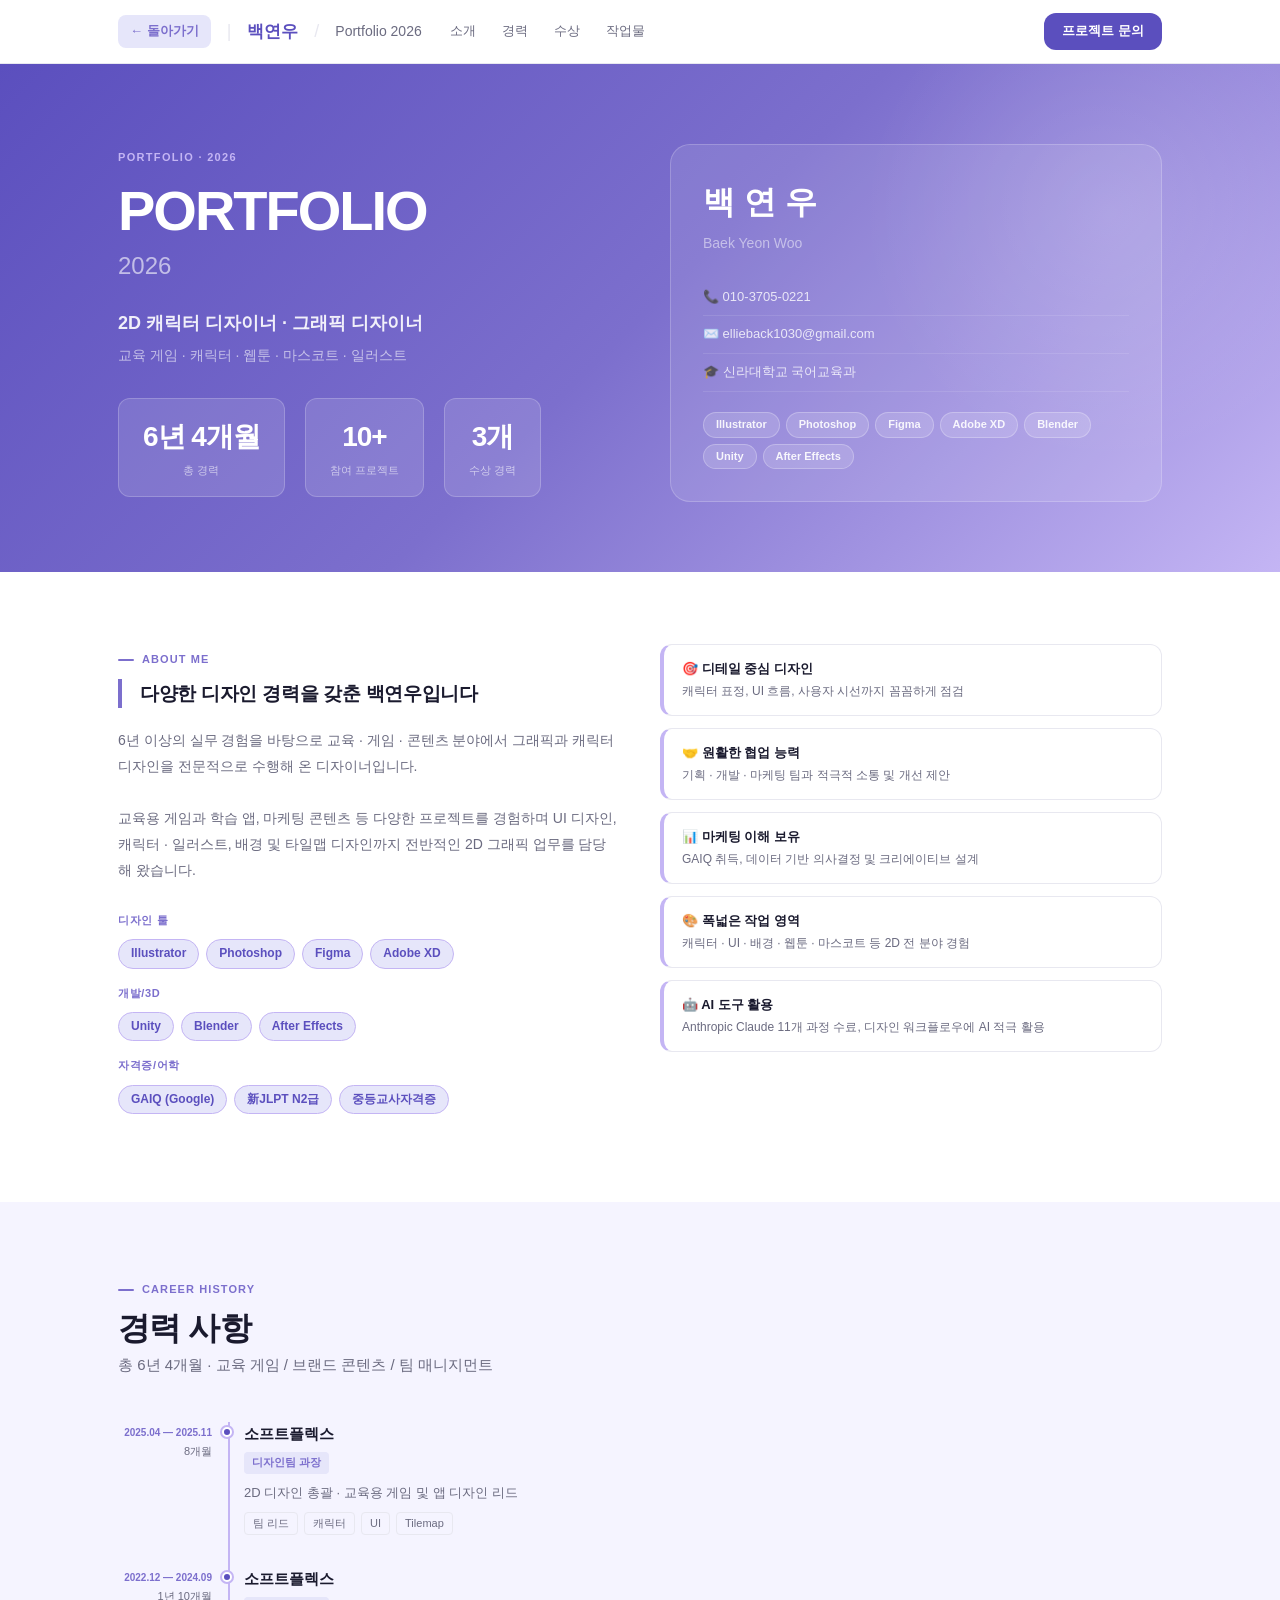
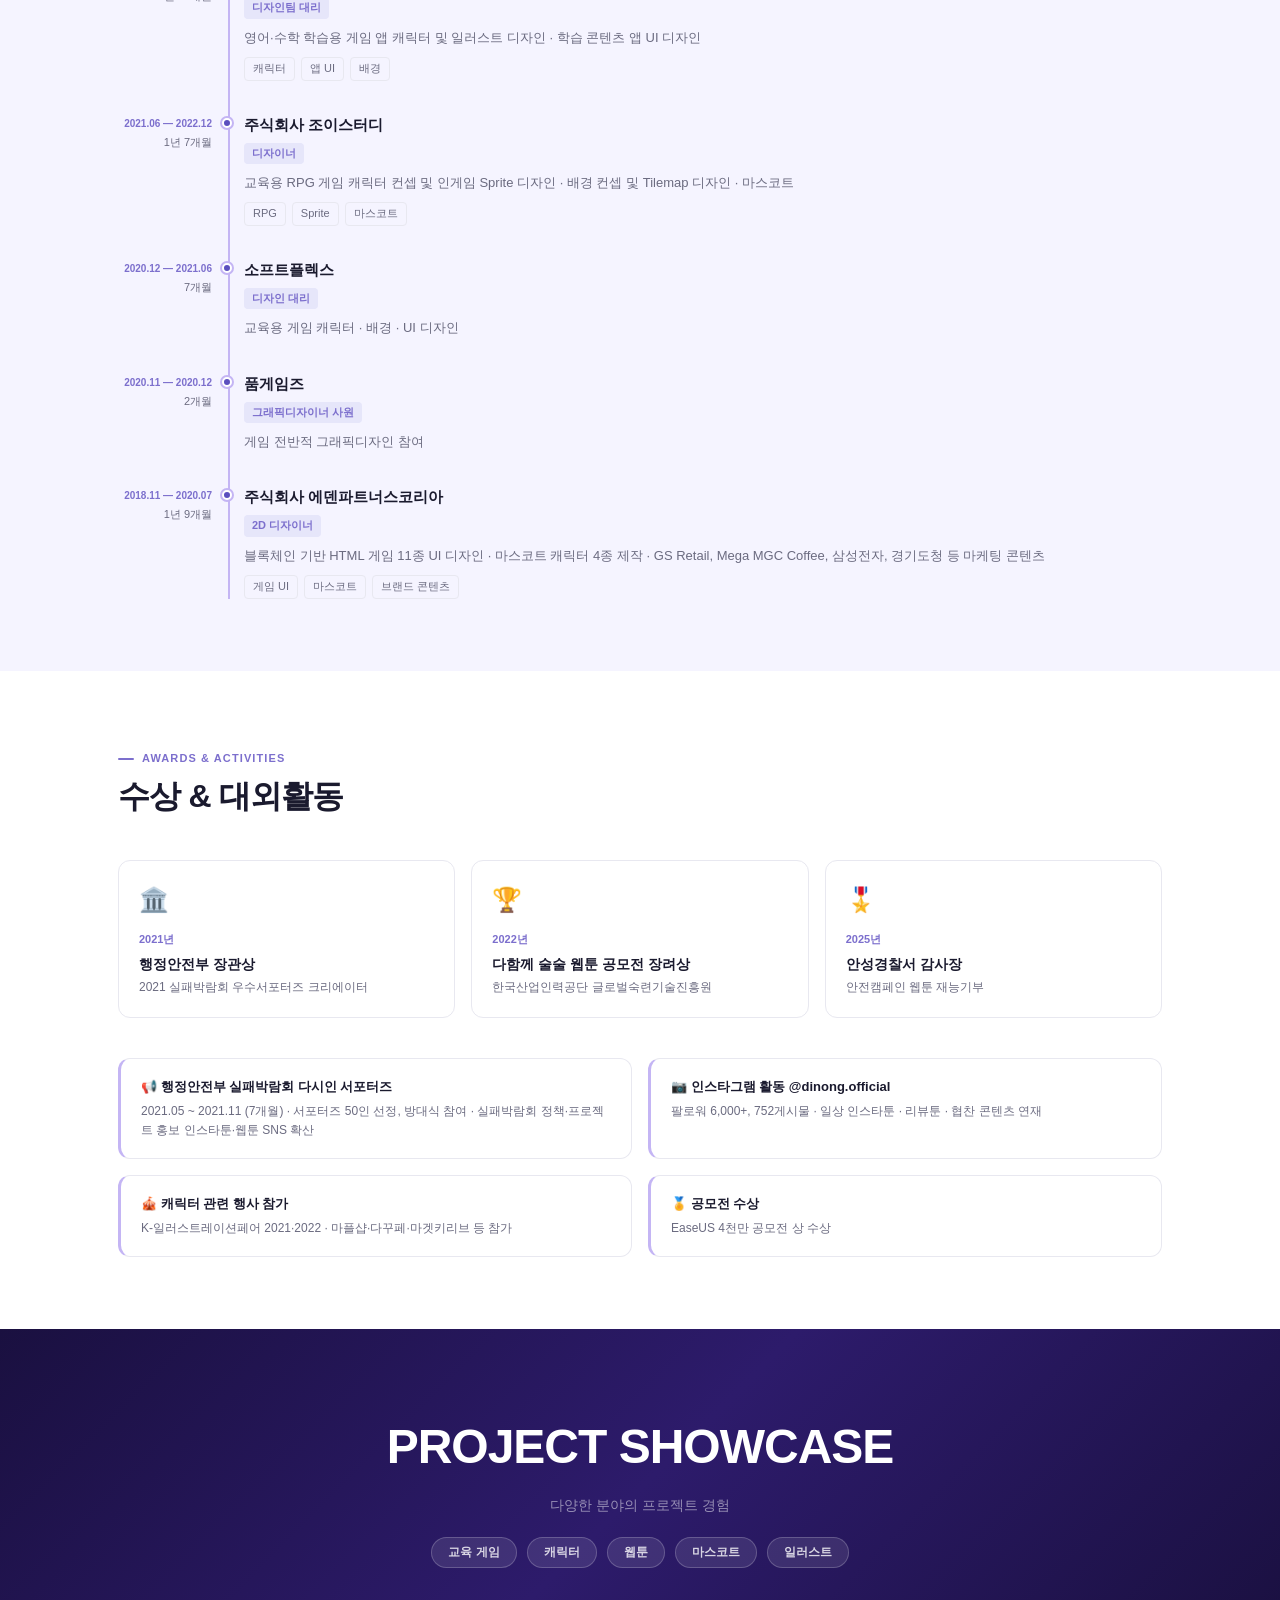
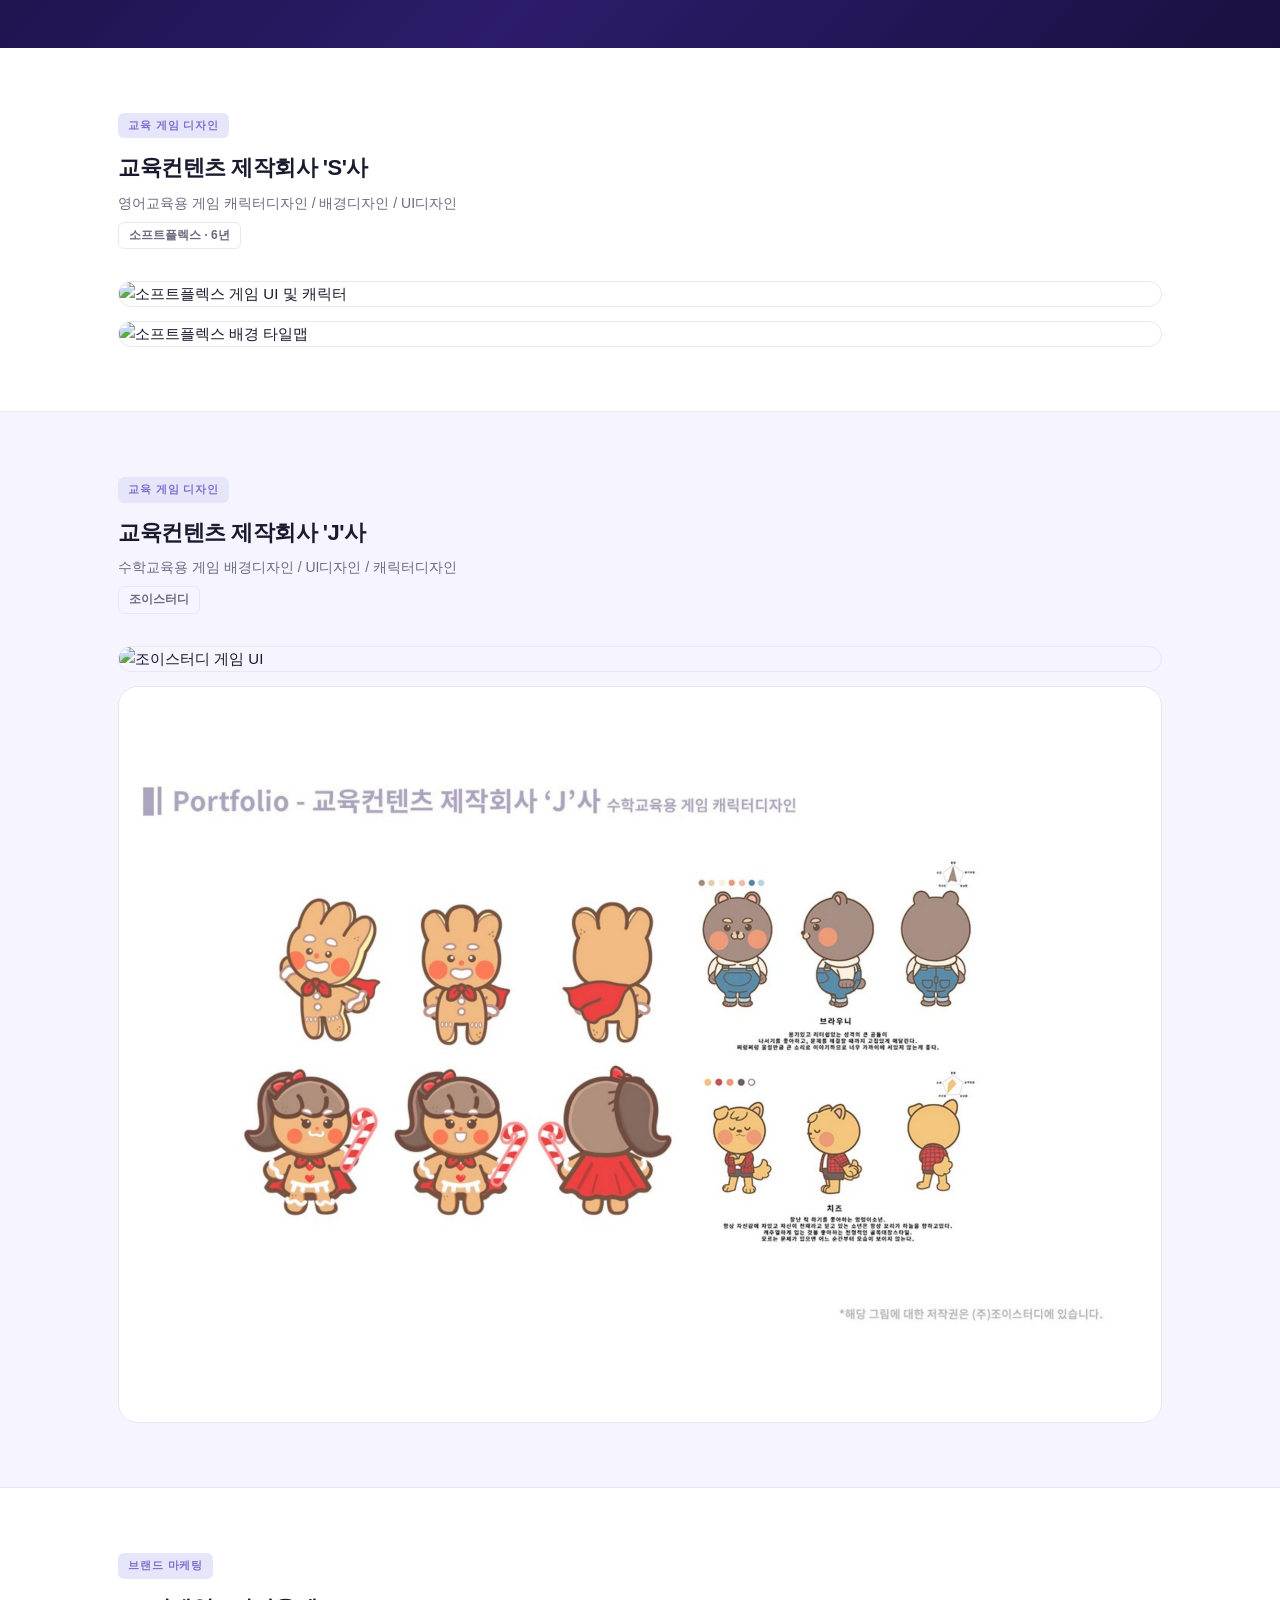
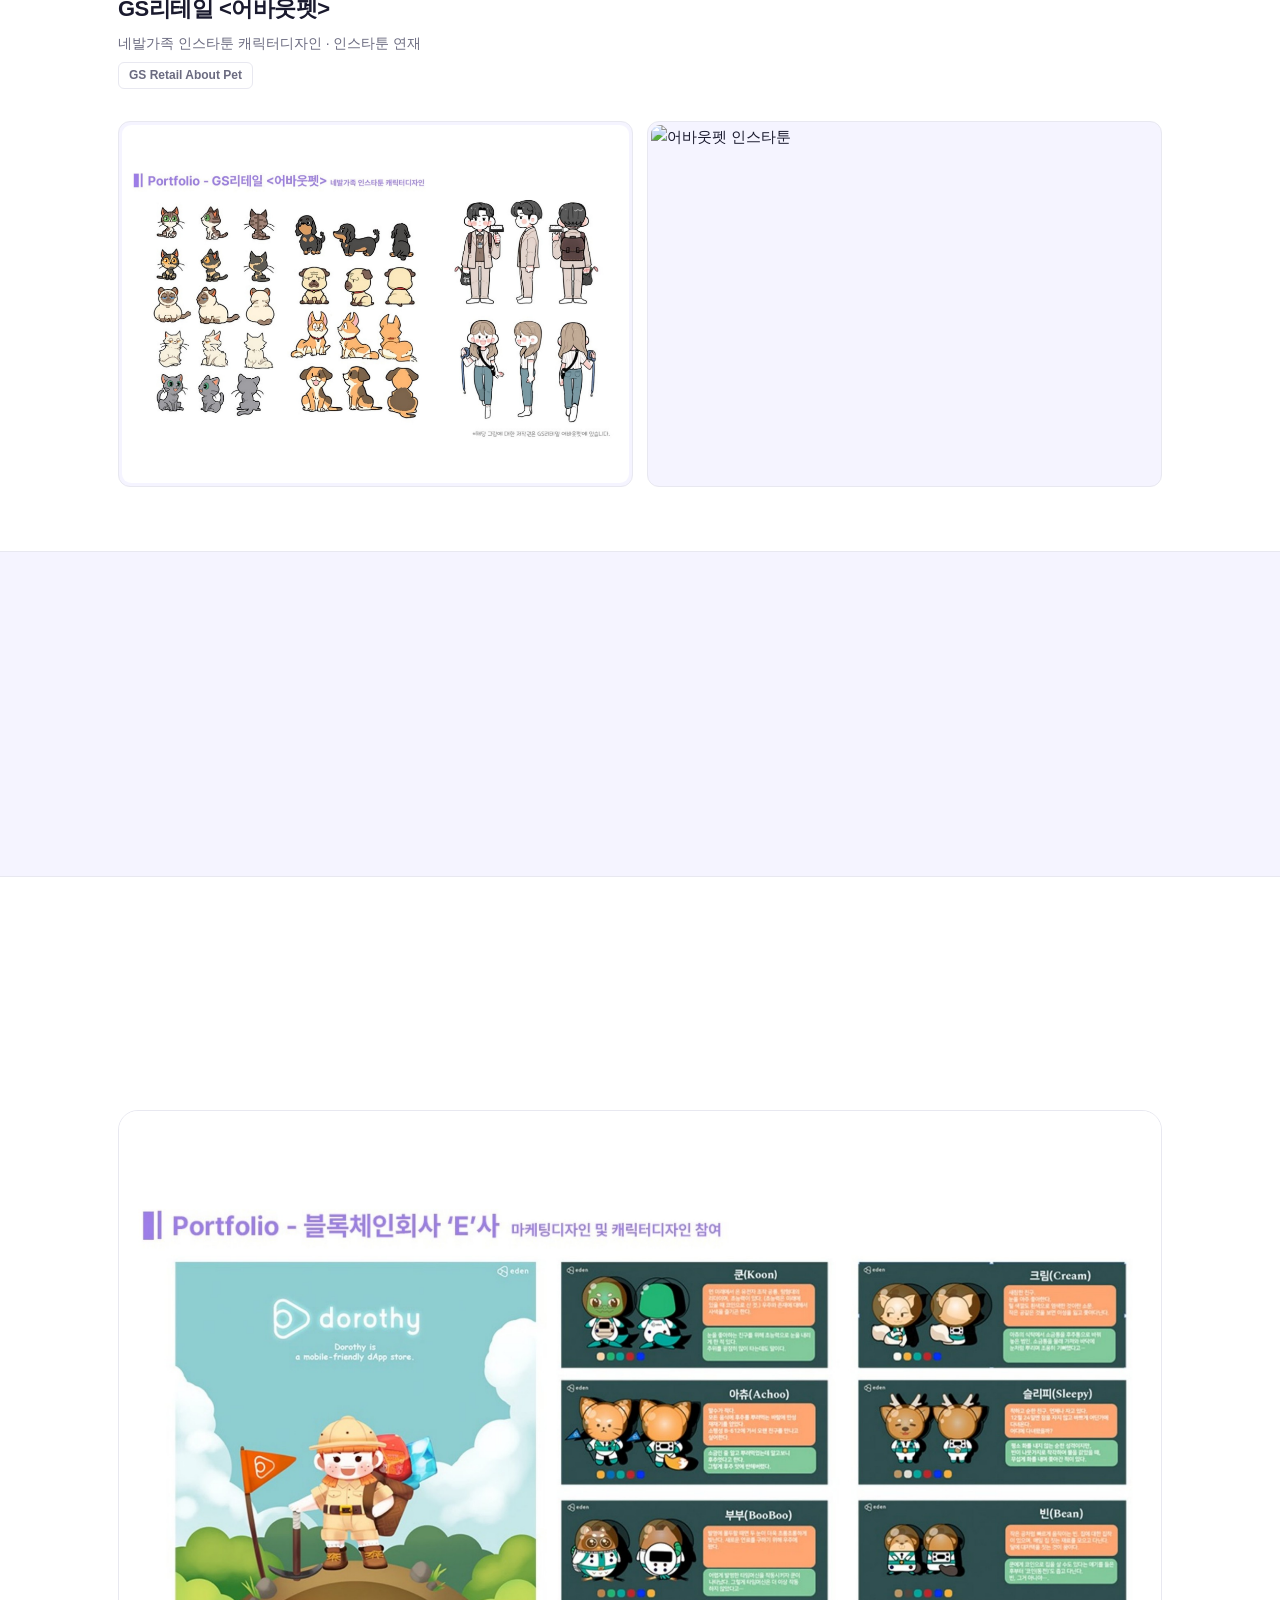
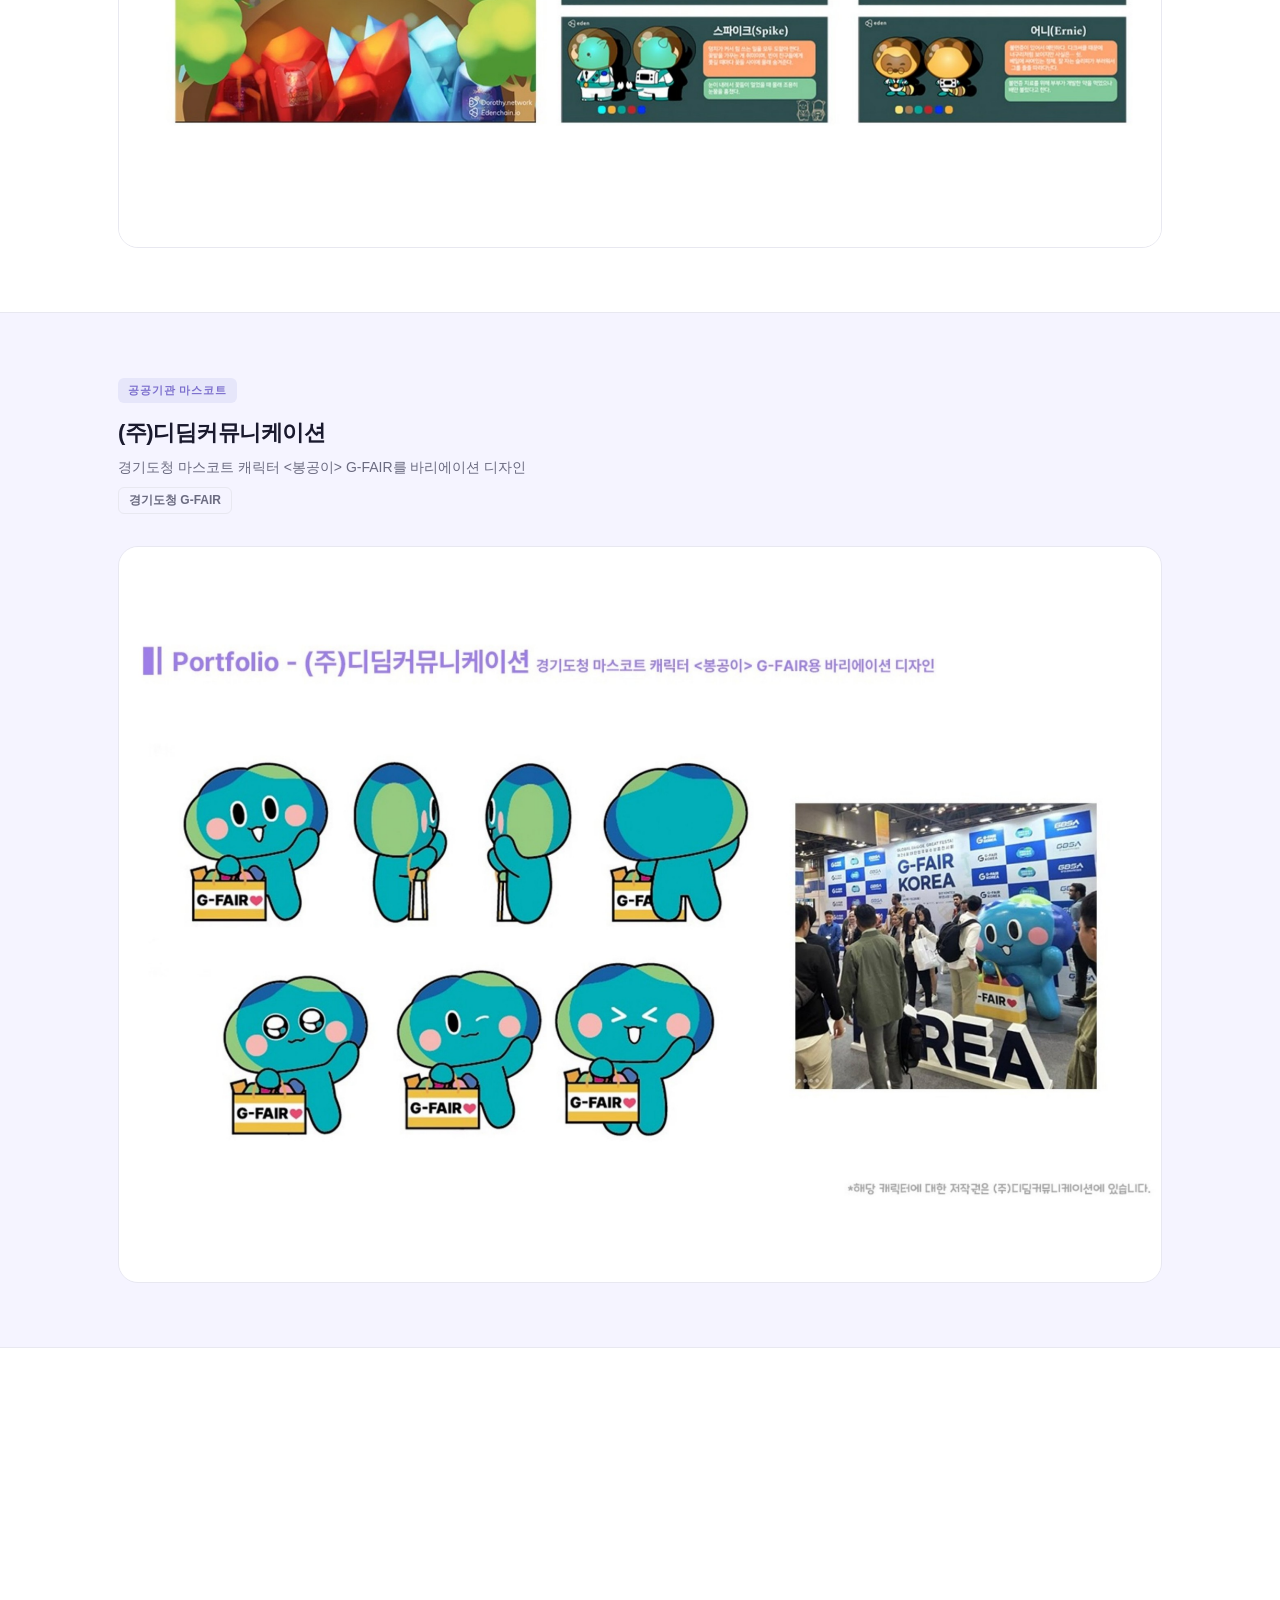
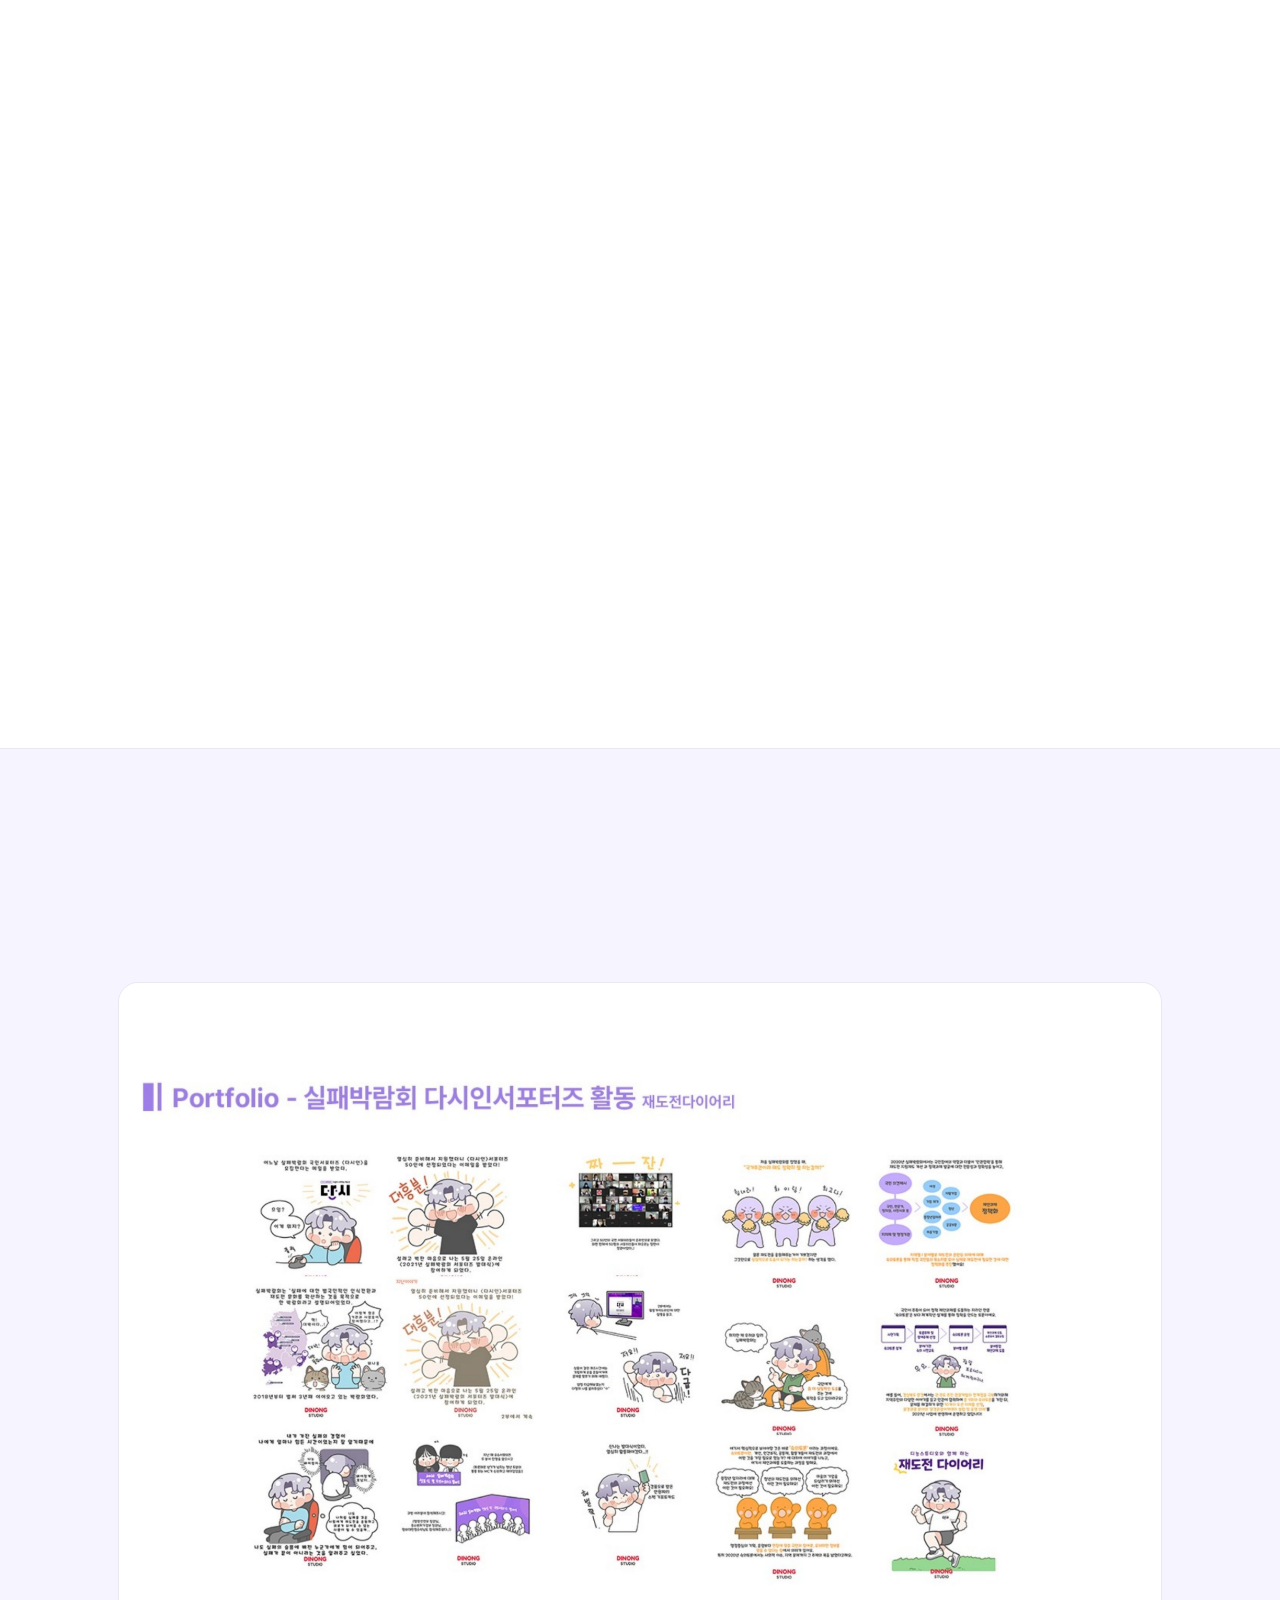
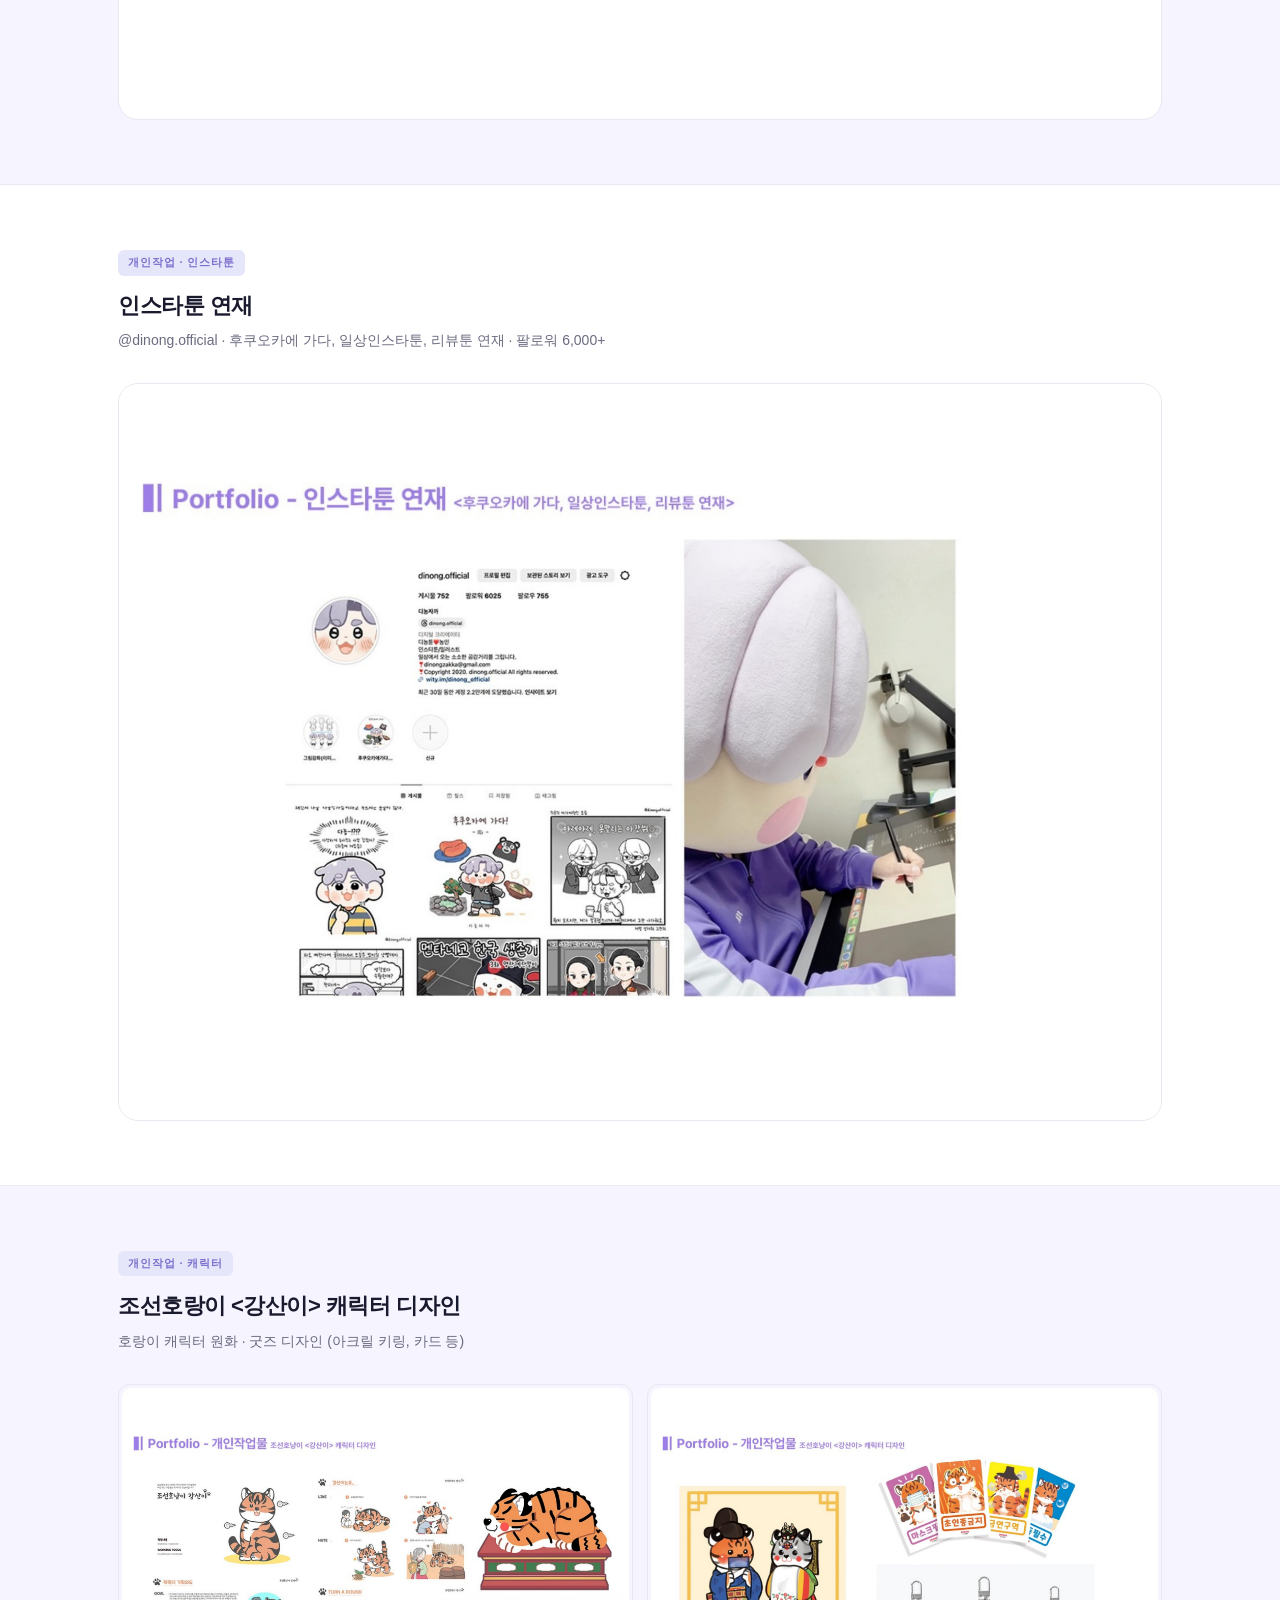
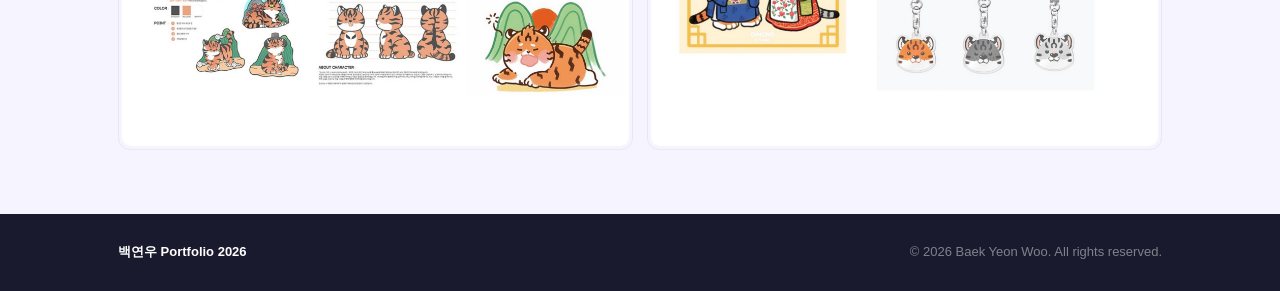
==== portfolio-works.html @ b56a7719 "Initial portfolio site deploy" ====
<!DOCTYPE html>
<html lang="ko">
<head>
  <meta charset="UTF-8" />
  <meta name="viewport" content="width=device-width, initial-scale=1.0" />
  <title>백연우 — Portfolio 2026</title>
  <style>
    :root {
      --lavender: #E6E6FA;
      --lavender-mid: #C4B5F4;
      --lavender-dark: #7C6FCD;
      --lavender-deep: #5B4FBE;
      --lavender-bg: #F5F4FF;
      --fg: #1a1a2e;
      --fg-muted: #6b6b80;
      --border: #e8e8f0;
      --white: #ffffff;
      --radius: 12px;
      --radius-lg: 20px;
    }
    *, *::before, *::after { box-sizing: border-box; margin: 0; padding: 0; }
    html { scroll-behavior: smooth; }
    body {
      font-family: -apple-system, BlinkMacSystemFont, 'Segoe UI', 'Apple SD Gothic Neo', 'Noto Sans KR', sans-serif;
      background: var(--white); color: var(--fg);
      font-size: 15px; line-height: 1.6;
      -webkit-font-smoothing: antialiased;
    }
    a { text-decoration: none; color: inherit; }
    img { display: block; max-width: 100%; }
    .container { max-width: 1100px; margin: 0 auto; padding: 0 28px; }

    .fade-up { opacity: 0; transform: translateY(20px); transition: opacity .5s ease, transform .5s ease; }
    .fade-up.visible { opacity: 1; transform: translateY(0); }

    /* ── NAV ── */
    .nav {
      position: sticky; top: 0; z-index: 100;
      background: rgba(255,255,255,0.9); backdrop-filter: blur(12px);
      border-bottom: 1px solid var(--border); height: 64px;
    }
    .nav-inner { height: 100%; display: flex; align-items: center; gap: 16px; }
    .nav-back {
      display: flex; align-items: center; gap: 6px;
      font-size: 13px; font-weight: 600; color: var(--lavender-dark);
      background: var(--lavender); border-radius: 8px; padding: 6px 12px;
      transition: background .15s;
    }
    .nav-back:hover { background: var(--lavender-mid); }
    .nav-logo { font-size: 17px; font-weight: 800; color: var(--lavender-deep); }
    .nav-sep { color: var(--border); font-size: 18px; }
    .nav-title { font-size: 14px; color: var(--fg-muted); font-weight: 500; }
    .nav-links { display: flex; align-items: center; gap: 2px; flex: 1; }
    .nav-link {
      padding: 5px 12px; border-radius: 8px;
      font-size: 13px; font-weight: 500; color: var(--fg-muted);
      transition: all .15s; white-space: nowrap;
    }
    .nav-link:hover, .nav-link.active { color: var(--lavender-deep); background: var(--lavender); }
    .nav-right { margin-left: auto; }
    .btn {
      display: inline-flex; align-items: center; gap: 6px;
      border-radius: var(--radius); font-size: 13px; font-weight: 600;
      padding: 8px 18px; cursor: pointer; border: none; transition: all .18s; white-space: nowrap;
    }
    .btn-primary { background: var(--lavender-deep); color: var(--white); }
    .btn-primary:hover { background: #4a3fad; }

    /* ── COVER ── */
    .cover {
      background: linear-gradient(135deg, var(--lavender-deep) 0%, #7c6fcd 50%, var(--lavender-mid) 100%);
      padding: 80px 0 70px; position: relative; overflow: hidden;
    }
    .cover::before {
      content: ''; position: absolute; top: -100px; right: -80px;
      width: 500px; height: 500px;
      background: radial-gradient(circle, rgba(255,255,255,0.12) 0%, transparent 70%);
    }
    .cover-inner {
      display: grid; grid-template-columns: 1fr 1fr; gap: 60px; align-items: center;
    }
    .cover-label {
      font-size: 11px; font-weight: 700; letter-spacing: .12em;
      text-transform: uppercase; color: var(--lavender-mid); margin-bottom: 16px;
    }
    .cover h1 {
      font-size: 56px; font-weight: 900; letter-spacing: -2px;
      line-height: 1.0; color: var(--white); margin-bottom: 8px;
    }
    .cover-year { font-size: 24px; color: rgba(255,255,255,0.6); font-weight: 300; margin-bottom: 24px; }
    .cover-role { font-size: 18px; font-weight: 600; color: rgba(255,255,255,0.9); margin-bottom: 6px; }
    .cover-sub { font-size: 14px; color: rgba(255,255,255,0.6); }
    .cover-stats { display: flex; gap: 20px; margin-top: 32px; }
    .cover-stat {
      background: rgba(255,255,255,0.12); border: 1px solid rgba(255,255,255,0.2);
      border-radius: var(--radius); padding: 16px 24px; text-align: center;
    }
    .cover-stat-val { font-size: 28px; font-weight: 800; color: var(--white); letter-spacing: -1px; }
    .cover-stat-label { font-size: 11px; color: rgba(255,255,255,0.6); margin-top: 2px; }
    .cover-info {
      background: rgba(255,255,255,0.1); border: 1px solid rgba(255,255,255,0.2);
      border-radius: var(--radius-lg); padding: 32px;
    }
    .cover-info-name { font-size: 32px; font-weight: 800; color: var(--white); margin-bottom: 4px; }
    .cover-info-en { font-size: 14px; color: rgba(255,255,255,0.5); margin-bottom: 24px; }
    .cover-info-row {
      display: flex; align-items: center; gap: 10px;
      font-size: 13px; color: rgba(255,255,255,0.8);
      padding: 8px 0; border-bottom: 1px solid rgba(255,255,255,0.1);
    }
    .cover-info-row:last-child { border-bottom: none; }
    .cover-chips { display: flex; flex-wrap: wrap; gap: 6px; margin-top: 20px; }
    .cover-chip {
      background: rgba(255,255,255,0.15); border: 1px solid rgba(255,255,255,0.25);
      border-radius: 9999px; padding: 3px 12px;
      font-size: 11px; font-weight: 600; color: rgba(255,255,255,0.9);
    }

    /* ── SECTION COMMON ── */
    .section { padding: 72px 0; }
    .section-alt { background: var(--lavender-bg); }
    .section-dark { background: var(--fg); }
    .sec-label {
      display: inline-flex; align-items: center; gap: 8px;
      font-size: 11px; font-weight: 700; letter-spacing: .1em;
      text-transform: uppercase; color: var(--lavender-dark); margin-bottom: 10px;
    }
    .sec-label::before { content: ''; width: 16px; height: 2px; background: var(--lavender-dark); border-radius: 1px; }
    .sec-h2 { font-size: 32px; font-weight: 800; letter-spacing: -0.8px; line-height: 1.2; margin-bottom: 6px; }
    .sec-lead { font-size: 15px; color: var(--fg-muted); line-height: 1.65; }
    .sec-header { margin-bottom: 44px; }

    /* ── ABOUT ── */
    .about-grid { display: grid; grid-template-columns: 1fr 1fr; gap: 40px; }
    .about-quote {
      font-size: 19px; font-weight: 700; line-height: 1.55; letter-spacing: -0.3px;
      border-left: 4px solid var(--lavender-dark); padding-left: 18px; margin-bottom: 20px;
    }
    .about-text { font-size: 14px; color: var(--fg-muted); line-height: 1.85; }
    .ability-list { display: flex; flex-direction: column; gap: 12px; }
    .ability-item {
      background: var(--white); border: 1px solid var(--border);
      border-left: 4px solid var(--lavender-mid); border-radius: var(--radius);
      padding: 14px 18px; transition: border-left-color .2s;
    }
    .ability-item:hover { border-left-color: var(--lavender-deep); }
    .ability-title { font-size: 13px; font-weight: 700; margin-bottom: 2px; }
    .ability-desc { font-size: 12px; color: var(--fg-muted); }
    .skill-section { margin-top: 28px; }
    .skill-group-title {
      font-size: 11px; font-weight: 700; color: var(--lavender-dark);
      text-transform: uppercase; letter-spacing: .06em; margin-bottom: 10px;
    }
    .chip-row { display: flex; flex-wrap: wrap; gap: 7px; margin-bottom: 16px; }
    .chip {
      background: var(--lavender); border: 1.5px solid var(--lavender-mid);
      border-radius: 9999px; padding: 4px 12px;
      font-size: 12px; font-weight: 600; color: var(--lavender-deep);
    }

    /* ── CAREER ── */
    .tl { position: relative; }
    .tl::before {
      content: ''; position: absolute; left: 110px; top: 0; bottom: 0;
      width: 2px; background: var(--lavender-mid);
    }
    .tl-item { display: grid; grid-template-columns: 94px 1fr; gap: 32px; padding-bottom: 32px; }
    .tl-item:last-child { padding-bottom: 0; }
    .tl-date { text-align: right; font-size: 11px; color: var(--fg-muted); padding-top: 3px; }
    .tl-date strong { display: block; font-size: 10px; color: var(--lavender-dark); font-weight: 700; margin-bottom: 2px; }
    .tl-body { position: relative; }
    .tl-body::before {
      content: ''; position: absolute; left: -22px; top: 5px;
      width: 10px; height: 10px; border-radius: 50%;
      background: var(--lavender-deep); border: 2px solid var(--white);
      box-shadow: 0 0 0 2px var(--lavender-mid);
    }
    .tl-company { font-size: 15px; font-weight: 700; margin-bottom: 3px; }
    .tl-role {
      display: inline-block; font-size: 11px; font-weight: 700; color: var(--lavender-dark);
      background: var(--lavender); border-radius: 4px; padding: 2px 8px; margin-bottom: 8px;
    }
    .tl-desc { font-size: 13px; color: var(--fg-muted); line-height: 1.7; }
    .tl-tags { display: flex; flex-wrap: wrap; gap: 6px; margin-top: 8px; }
    .tl-tag { font-size: 11px; color: var(--fg-muted); border: 1px solid var(--border); border-radius: 4px; padding: 2px 8px; }

    /* ── AWARDS ── */
    .awards-grid { display: grid; grid-template-columns: repeat(3, 1fr); gap: 16px; margin-bottom: 40px; }
    .award-card {
      background: var(--white); border: 1px solid var(--border);
      border-radius: var(--radius); padding: 20px;
      transition: box-shadow .2s, border-color .2s;
    }
    .award-card:hover { box-shadow: 0 6px 24px rgba(91,79,190,0.1); border-color: var(--lavender-mid); }
    .award-icon { font-size: 24px; margin-bottom: 12px; }
    .award-year { font-size: 11px; font-weight: 700; color: var(--lavender-dark); margin-bottom: 4px; }
    .award-title { font-size: 14px; font-weight: 700; margin-bottom: 3px; }
    .award-org { font-size: 12px; color: var(--fg-muted); }

    .activity-grid { display: grid; grid-template-columns: 1fr 1fr; gap: 16px; }
    .activity-card {
      background: var(--white); border: 1px solid var(--border);
      border-radius: var(--radius); padding: 18px 20px;
      border-left: 3px solid var(--lavender-mid);
    }
    .activity-title { font-size: 13px; font-weight: 700; margin-bottom: 4px; }
    .activity-desc { font-size: 12px; color: var(--fg-muted); line-height: 1.6; }

    /* ── PROJECT DIVIDER ── */
    .project-divider {
      background: linear-gradient(135deg, #1a1040 0%, #2d1b6b 50%, #1a1040 100%);
      padding: 80px 0; text-align: center;
    }
    .project-divider h2 {
      font-size: 48px; font-weight: 900; color: var(--white);
      letter-spacing: -1px; margin-bottom: 8px;
    }
    .project-divider p { font-size: 14px; color: rgba(255,255,255,0.5); }
    .divider-tags { display: flex; justify-content: center; gap: 10px; margin-top: 20px; flex-wrap: wrap; }
    .divider-tag {
      background: rgba(255,255,255,0.1); border: 1px solid rgba(255,255,255,0.2);
      border-radius: 9999px; padding: 5px 16px;
      font-size: 12px; color: rgba(255,255,255,0.8); font-weight: 600;
    }

    /* ── PROJECT SECTION ── */
    .proj-section { padding: 64px 0; border-bottom: 1px solid var(--border); }
    .proj-section:last-child { border-bottom: none; }
    .proj-header { margin-bottom: 32px; }
    .proj-category {
      display: inline-flex; align-items: center; gap: 6px;
      font-size: 11px; font-weight: 700; letter-spacing: .08em;
      text-transform: uppercase; color: var(--lavender-dark);
      background: var(--lavender); border-radius: 6px; padding: 4px 10px;
      margin-bottom: 12px;
    }
    .proj-title { font-size: 22px; font-weight: 800; letter-spacing: -0.5px; margin-bottom: 6px; }
    .proj-subtitle { font-size: 14px; color: var(--fg-muted); }
    .proj-client {
      display: inline-flex; align-items: center; gap: 5px;
      font-size: 12px; font-weight: 600; color: var(--fg-muted);
      border: 1px solid var(--border); border-radius: 6px; padding: 3px 10px;
      margin-top: 8px;
    }

    /* Image layouts */
    .img-full { width: 100%; border-radius: var(--radius-lg); overflow: hidden; border: 1px solid var(--border); }
    .img-full img { width: 100%; height: auto; display: block; }
    .img-grid-2 { display: grid; grid-template-columns: 1fr 1fr; gap: 14px; }
    .img-grid-3 { display: grid; grid-template-columns: 1fr 1fr 1fr; gap: 14px; }
    .img-card {
      border-radius: var(--radius); overflow: hidden;
      border: 1px solid var(--border);
      background: var(--lavender-bg);
    }
    .img-card img { width: 100%; height: 100%; object-fit: contain; display: block; padding: 3px; border-radius: var(--radius); }
    .img-card.cover-fit img { object-fit: cover; padding: 0; }

    /* ── FOOTER ── */
    .footer { background: var(--fg); color: rgba(255,255,255,0.45); padding: 28px 0; font-size: 13px; }
    .footer-inner { display: flex; align-items: center; justify-content: space-between; }
    .footer-logo { color: var(--white); font-weight: 700; }

    @media (max-width: 860px) {
      .cover-inner { grid-template-columns: 1fr; }
      .about-grid { grid-template-columns: 1fr; }
      .awards-grid { grid-template-columns: 1fr 1fr; }
      .activity-grid { grid-template-columns: 1fr; }
      .img-grid-2 { grid-template-columns: 1fr; }
      .img-grid-3 { grid-template-columns: 1fr 1fr; }
    }
  </style>
</head>
<body>

  <!-- NAV -->
  <nav class="nav">
    <div class="container nav-inner">
      <a href="index.html" class="nav-back">← 돌아가기</a>
      <span class="nav-sep">|</span>
      <span class="nav-logo">백연우</span>
      <span class="nav-sep">/</span>
      <span class="nav-title">Portfolio 2026</span>
      <div class="nav-links">
        <a href="#about" class="nav-link">소개</a>
        <a href="#career" class="nav-link">경력</a>
        <a href="#awards" class="nav-link">수상</a>
        <a href="#works" class="nav-link">작업물</a>
      </div>
      <div class="nav-right">
        <a href="mailto:ellieback1030@gmail.com" class="btn btn-primary">프로젝트 문의</a>
      </div>
    </div>
  </nav>

  <!-- COVER -->
  <section class="cover">
    <div class="container cover-inner">
      <div class="fade-up">
        <div class="cover-label">Portfolio · 2026</div>
        <h1>PORTFOLIO</h1>
        <div class="cover-year">2026</div>
        <div class="cover-role">2D 캐릭터 디자이너 · 그래픽 디자이너</div>
        <div class="cover-sub">교육 게임 · 캐릭터 · 웹툰 · 마스코트 · 일러스트</div>
        <div class="cover-stats">
          <div class="cover-stat">
            <div class="cover-stat-val">6년 4개월</div>
            <div class="cover-stat-label">총 경력</div>
          </div>
          <div class="cover-stat">
            <div class="cover-stat-val">10+</div>
            <div class="cover-stat-label">참여 프로젝트</div>
          </div>
          <div class="cover-stat">
            <div class="cover-stat-val">3개</div>
            <div class="cover-stat-label">수상 경력</div>
          </div>
        </div>
      </div>
      <div class="cover-info fade-up" style="transition-delay:.15s">
        <div class="cover-info-name">백 연 우</div>
        <div class="cover-info-en">Baek Yeon Woo</div>
        <div class="cover-info-row">📞 010-3705-0221</div>
        <div class="cover-info-row">✉️ ellieback1030@gmail.com</div>
        <div class="cover-info-row">🎓 신라대학교 국어교육과</div>
        <div class="cover-chips">
          <span class="cover-chip">Illustrator</span>
          <span class="cover-chip">Photoshop</span>
          <span class="cover-chip">Figma</span>
          <span class="cover-chip">Adobe XD</span>
          <span class="cover-chip">Blender</span>
          <span class="cover-chip">Unity</span>
          <span class="cover-chip">After Effects</span>
        </div>
      </div>
    </div>
  </section>

  <!-- ABOUT -->
  <section class="section" id="about">
    <div class="container">
      <div class="about-grid fade-up">
        <div>
          <div class="sec-label">About Me</div>
          <div class="about-quote">다양한 디자인 경력을 갖춘 백연우입니다</div>
          <p class="about-text">
            6년 이상의 실무 경험을 바탕으로 교육 · 게임 · 콘텐츠 분야에서 그래픽과 캐릭터 디자인을 전문적으로 수행해 온 디자이너입니다.<br><br>
            교육용 게임과 학습 앱, 마케팅 콘텐츠 등 다양한 프로젝트를 경험하며 UI 디자인, 캐릭터 · 일러스트, 배경 및 타일맵 디자인까지 전반적인 2D 그래픽 업무를 담당해 왔습니다.
          </p>
          <div class="skill-section">
            <div class="skill-group-title">디자인 툴</div>
            <div class="chip-row">
              <span class="chip">Illustrator</span><span class="chip">Photoshop</span>
              <span class="chip">Figma</span><span class="chip">Adobe XD</span>
            </div>
            <div class="skill-group-title">개발/3D</div>
            <div class="chip-row">
              <span class="chip">Unity</span><span class="chip">Blender</span>
              <span class="chip">After Effects</span>
            </div>
            <div class="skill-group-title">자격증/어학</div>
            <div class="chip-row">
              <span class="chip">GAIQ (Google)</span>
              <span class="chip">新JLPT N2급</span>
              <span class="chip">중등교사자격증</span>
            </div>
          </div>
        </div>
        <div class="ability-list">
          <div class="ability-item">
            <div class="ability-title">🎯 디테일 중심 디자인</div>
            <div class="ability-desc">캐릭터 표정, UI 흐름, 사용자 시선까지 꼼꼼하게 점검</div>
          </div>
          <div class="ability-item">
            <div class="ability-title">🤝 원활한 협업 능력</div>
            <div class="ability-desc">기획 · 개발 · 마케팅 팀과 적극적 소통 및 개선 제안</div>
          </div>
          <div class="ability-item">
            <div class="ability-title">📊 마케팅 이해 보유</div>
            <div class="ability-desc">GAIQ 취득, 데이터 기반 의사결정 및 크리에이티브 설계</div>
          </div>
          <div class="ability-item">
            <div class="ability-title">🎨 폭넓은 작업 영역</div>
            <div class="ability-desc">캐릭터 · UI · 배경 · 웹툰 · 마스코트 등 2D 전 분야 경험</div>
          </div>
          <div class="ability-item">
            <div class="ability-title">🤖 AI 도구 활용</div>
            <div class="ability-desc">Anthropic Claude 11개 과정 수료, 디자인 워크플로우에 AI 적극 활용</div>
          </div>
        </div>
      </div>
    </div>
  </section>

  <!-- CAREER -->
  <section class="section section-alt" id="career">
    <div class="container">
      <div class="sec-header fade-up">
        <div class="sec-label">Career History</div>
        <h2 class="sec-h2">경력 사항</h2>
        <p class="sec-lead">총 6년 4개월 · 교육 게임 / 브랜드 콘텐츠 / 팀 매니지먼트</p>
      </div>
      <div class="tl fade-up" style="transition-delay:.1s">
        <div class="tl-item">
          <div class="tl-date"><strong>2025.04 — 2025.11</strong>8개월</div>
          <div class="tl-body">
            <div class="tl-company">소프트플렉스</div>
            <span class="tl-role">디자인팀 과장</span>
            <p class="tl-desc">2D 디자인 총괄 · 교육용 게임 및 앱 디자인 리드</p>
            <div class="tl-tags"><span class="tl-tag">팀 리드</span><span class="tl-tag">캐릭터</span><span class="tl-tag">UI</span><span class="tl-tag">Tilemap</span></div>
          </div>
        </div>
        <div class="tl-item">
          <div class="tl-date"><strong>2022.12 — 2024.09</strong>1년 10개월</div>
          <div class="tl-body">
            <div class="tl-company">소프트플렉스</div>
            <span class="tl-role">디자인팀 대리</span>
            <p class="tl-desc">영어·수학 학습용 게임 앱 캐릭터 및 일러스트 디자인 · 학습 콘텐츠 앱 UI 디자인</p>
            <div class="tl-tags"><span class="tl-tag">캐릭터</span><span class="tl-tag">앱 UI</span><span class="tl-tag">배경</span></div>
          </div>
        </div>
        <div class="tl-item">
          <div class="tl-date"><strong>2021.06 — 2022.12</strong>1년 7개월</div>
          <div class="tl-body">
            <div class="tl-company">주식회사 조이스터디</div>
            <span class="tl-role">디자이너</span>
            <p class="tl-desc">교육용 RPG 게임 캐릭터 컨셉 및 인게임 Sprite 디자인 · 배경 컨셉 및 Tilemap 디자인 · 마스코트</p>
            <div class="tl-tags"><span class="tl-tag">RPG</span><span class="tl-tag">Sprite</span><span class="tl-tag">마스코트</span></div>
          </div>
        </div>
        <div class="tl-item">
          <div class="tl-date"><strong>2020.12 — 2021.06</strong>7개월</div>
          <div class="tl-body">
            <div class="tl-company">소프트플렉스</div>
            <span class="tl-role">디자인 대리</span>
            <p class="tl-desc">교육용 게임 캐릭터 · 배경 · UI 디자인</p>
          </div>
        </div>
        <div class="tl-item">
          <div class="tl-date"><strong>2020.11 — 2020.12</strong>2개월</div>
          <div class="tl-body">
            <div class="tl-company">품게임즈</div>
            <span class="tl-role">그래픽디자이너 사원</span>
            <p class="tl-desc">게임 전반적 그래픽디자인 참여</p>
          </div>
        </div>
        <div class="tl-item">
          <div class="tl-date"><strong>2018.11 — 2020.07</strong>1년 9개월</div>
          <div class="tl-body">
            <div class="tl-company">주식회사 에덴파트너스코리아</div>
            <span class="tl-role">2D 디자이너</span>
            <p class="tl-desc">블록체인 기반 HTML 게임 11종 UI 디자인 · 마스코트 캐릭터 4종 제작 · GS Retail, Mega MGC Coffee, 삼성전자, 경기도청 등 마케팅 콘텐츠</p>
            <div class="tl-tags"><span class="tl-tag">게임 UI</span><span class="tl-tag">마스코트</span><span class="tl-tag">브랜드 콘텐츠</span></div>
          </div>
        </div>
      </div>
    </div>
  </section>

  <!-- AWARDS -->
  <section class="section" id="awards">
    <div class="container">
      <div class="sec-header fade-up">
        <div class="sec-label">Awards & Activities</div>
        <h2 class="sec-h2">수상 & 대외활동</h2>
      </div>
      <div class="awards-grid fade-up" style="transition-delay:.1s">
        <div class="award-card">
          <div class="award-icon">🏛️</div>
          <div class="award-year">2021년</div>
          <div class="award-title">행정안전부 장관상</div>
          <div class="award-org">2021 실패박람회 우수서포터즈 크리에이터</div>
        </div>
        <div class="award-card">
          <div class="award-icon">🏆</div>
          <div class="award-year">2022년</div>
          <div class="award-title">다함께 술술 웹툰 공모전 장려상</div>
          <div class="award-org">한국산업인력공단 글로벌숙련기술진흥원</div>
        </div>
        <div class="award-card">
          <div class="award-icon">🎖️</div>
          <div class="award-year">2025년</div>
          <div class="award-title">안성경찰서 감사장</div>
          <div class="award-org">안전캠페인 웹툰 재능기부</div>
        </div>
      </div>
      <div class="activity-grid fade-up" style="transition-delay:.15s">
        <div class="activity-card">
          <div class="activity-title">📢 행정안전부 실패박람회 다시인 서포터즈</div>
          <div class="activity-desc">2021.05 ~ 2021.11 (7개월) · 서포터즈 50인 선정, 방대식 참여 · 실패박람회 정책·프로젝트 홍보 인스타툰·웹툰 SNS 확산</div>
        </div>
        <div class="activity-card">
          <div class="activity-title">📷 인스타그램 활동 @dinong.official</div>
          <div class="activity-desc">팔로워 6,000+, 752게시물 · 일상 인스타툰 · 리뷰툰 · 협찬 콘텐츠 연재</div>
        </div>
        <div class="activity-card">
          <div class="activity-title">🎪 캐릭터 관련 행사 참가</div>
          <div class="activity-desc">K-일러스트레이션페어 2021·2022 · 마플샵·다꾸페·마겟키리브 등 참가</div>
        </div>
        <div class="activity-card">
          <div class="activity-title">🏅 공모전 수상</div>
          <div class="activity-desc">EaseUS 4천만 공모전 상 수상</div>
        </div>
      </div>
    </div>
  </section>

  <!-- PROJECT SHOWCASE DIVIDER -->
  <div class="project-divider">
    <h2>PROJECT SHOWCASE</h2>
    <p>다양한 분야의 프로젝트 경험</p>
    <div class="divider-tags">
      <span class="divider-tag">교육 게임</span>
      <span class="divider-tag">캐릭터</span>
      <span class="divider-tag">웹툰</span>
      <span class="divider-tag">마스코트</span>
      <span class="divider-tag">일러스트</span>
    </div>
  </div>

  <!-- PROJECTS -->
  <div id="works">

    <!-- 소프트플렉스 S사 -->
    <div class="proj-section">
      <div class="container">
        <div class="proj-header fade-up">
          <span class="proj-category">교육 게임 디자인</span>
          <div class="proj-title">교육컨텐츠 제작회사 'S'사</div>
          <div class="proj-subtitle">영어교육용 게임 캐릭터디자인 / 배경디자인 / UI디자인</div>
          <span class="proj-client">소프트플렉스 · 6년</span>
        </div>
        <div class="img-full fade-up" style="transition-delay:.1s">
          <img src="p17.png" alt="소프트플렉스 게임 UI 및 캐릭터" />
        </div>
        <div class="img-full fade-up" style="margin-top:14px; transition-delay:.15s">
          <img src="p18.png" alt="소프트플렉스 배경 타일맵" />
        </div>
      </div>
    </div>

    <!-- 조이스터디 J사 -->
    <div class="proj-section section-alt">
      <div class="container">
        <div class="proj-header fade-up">
          <span class="proj-category">교육 게임 디자인</span>
          <div class="proj-title">교육컨텐츠 제작회사 'J'사</div>
          <div class="proj-subtitle">수학교육용 게임 배경디자인 / UI디자인 / 캐릭터디자인</div>
          <span class="proj-client">조이스터디</span>
        </div>
        <div class="img-full fade-up" style="transition-delay:.1s">
          <img src="p19.png" alt="조이스터디 게임 UI" />
        </div>
        <div class="img-full fade-up" style="margin-top:14px; transition-delay:.15s">
          <img src="p20.png" alt="조이스터디 캐릭터" />
        </div>
      </div>
    </div>

    <!-- GS리테일 어바웃펫 -->
    <div class="proj-section">
      <div class="container">
        <div class="proj-header fade-up">
          <span class="proj-category">브랜드 마케팅</span>
          <div class="proj-title">GS리테일 &lt;어바웃펫&gt;</div>
          <div class="proj-subtitle">네발가족 인스타툰 캐릭터디자인 · 인스타툰 연재</div>
          <span class="proj-client">GS Retail About Pet</span>
        </div>
        <div class="img-grid-2 fade-up" style="transition-delay:.1s">
          <div class="img-card"><img src="p13.png" alt="어바웃펫 캐릭터 디자인" /></div>
          <div class="img-card"><img src="p14.png" alt="어바웃펫 인스타툰" /></div>
        </div>
      </div>
    </div>

    <!-- 메가MGC커피 -->
    <div class="proj-section section-alt">
      <div class="container">
        <div class="proj-header fade-up">
          <span class="proj-category">브랜드 마케팅</span>
          <div class="proj-title">메가MGC커피</div>
          <div class="proj-subtitle">협찬 인스타툰 제작</div>
          <span class="proj-client">Mega MGC Coffee</span>
        </div>
        <div class="img-full fade-up" style="transition-delay:.1s">
          <img src="p15.png" alt="메가MGC커피 협찬 인스타툰" />
        </div>
      </div>
    </div>

    <!-- 블록체인회사 E사 -->
    <div class="proj-section">
      <div class="container">
        <div class="proj-header fade-up">
          <span class="proj-category">마케팅 · 캐릭터</span>
          <div class="proj-title">블록체인회사 'E'사</div>
          <div class="proj-subtitle">마케팅디자인 및 캐릭터디자인 · Dorothy 마스코트 캐릭터 7종</div>
          <span class="proj-client">에덴파트너스코리아</span>
        </div>
        <div class="img-full fade-up" style="transition-delay:.1s">
          <img src="p07.png" alt="블록체인 Dorothy 마스코트" />
        </div>
      </div>
    </div>

    <!-- 경기도청 봉공이 -->
    <div class="proj-section section-alt">
      <div class="container">
        <div class="proj-header fade-up">
          <span class="proj-category">공공기관 마스코트</span>
          <div class="proj-title">(주)디딤커뮤니케이션</div>
          <div class="proj-subtitle">경기도청 마스코트 캐릭터 &lt;봉공이&gt; G-FAIR를 바리에이션 디자인</div>
          <span class="proj-client">경기도청 G-FAIR</span>
        </div>
        <div class="img-full fade-up" style="transition-delay:.1s">
          <img src="p16.png" alt="경기도청 봉공이 G-FAIR" />
        </div>
      </div>
    </div>

    <!-- 외주 몰드리미 -->
    <div class="proj-section">
      <div class="container">
        <div class="proj-header fade-up">
          <span class="proj-category">외주 캐릭터</span>
          <div class="proj-title">디담커뮤니케이션 &lt;물드리미&gt;</div>
          <div class="proj-subtitle">캐릭터 디자인 작업 · 다양한 감정 표현 캐릭터 8종</div>
        </div>
        <div class="img-full fade-up" style="transition-delay:.1s">
          <img src="p12.png" alt="몰드리미 캐릭터" />
        </div>
      </div>
    </div>

    <!-- 실패박람회 -->
    <div class="proj-section section-alt">
      <div class="container">
        <div class="proj-header fade-up">
          <span class="proj-category">공공기관 웹툰</span>
          <div class="proj-title">행정안전부 실패박람회 다시인 서포터즈</div>
          <div class="proj-subtitle">재도전 다이어리 인스타툰 · 행정안전부 장관상 수상</div>
          <span class="proj-client">행정안전부 · 2021</span>
        </div>
        <div class="img-full fade-up" style="transition-delay:.1s">
          <img src="p11.png" alt="실패박람회 다시인서포터즈 인스타툰" />
        </div>
      </div>
    </div>

    <!-- 개인작업 인스타툰 -->
    <div class="proj-section">
      <div class="container">
        <div class="proj-header fade-up">
          <span class="proj-category">개인작업 · 인스타툰</span>
          <div class="proj-title">인스타툰 연재</div>
          <div class="proj-subtitle">@dinong.official · 후쿠오카에 가다, 일상인스타툰, 리뷰툰 연재 · 팔로워 6,000+</div>
        </div>
        <div class="img-full fade-up" style="transition-delay:.1s">
          <img src="p10.png" alt="인스타툰 연재" />
        </div>
      </div>
    </div>

    <!-- 개인작업 강산이 -->
    <div class="proj-section section-alt">
      <div class="container">
        <div class="proj-header fade-up">
          <span class="proj-category">개인작업 · 캐릭터</span>
          <div class="proj-title">조선호랑이 &lt;강산이&gt; 캐릭터 디자인</div>
          <div class="proj-subtitle">호랑이 캐릭터 원화 · 굿즈 디자인 (아크릴 키링, 카드 등)</div>
        </div>
        <div class="img-grid-2 fade-up" style="transition-delay:.1s">
          <div class="img-card"><img src="p08.png" alt="강산이 캐릭터 원화" /></div>
          <div class="img-card"><img src="p09.png" alt="강산이 굿즈" /></div>
        </div>
      </div>
    </div>

  </div>

  <!-- FOOTER -->
  <footer class="footer">
    <div class="container footer-inner">
      <span class="footer-logo">백연우 Portfolio 2026</span>
      <span>© 2026 Baek Yeon Woo. All rights reserved.</span>
    </div>
  </footer>

  <script>
    const obs = new IntersectionObserver(entries => {
      entries.forEach(e => { if (e.isIntersecting) e.target.classList.add('visible'); });
    }, { threshold: 0.08, rootMargin: '0px 0px -30px 0px' });
    document.querySelectorAll('.fade-up').forEach(el => obs.observe(el));

    const sections = document.querySelectorAll('[id]');
    const navLinks = document.querySelectorAll('.nav-link');
    window.addEventListener('scroll', () => {
      let current = '';
      sections.forEach(s => { if (window.scrollY >= s.offsetTop - 120) current = s.id; });
      navLinks.forEach(l => l.classList.toggle('active', l.getAttribute('href') === '#' + current));
    });
  </script>
</body>
</html>
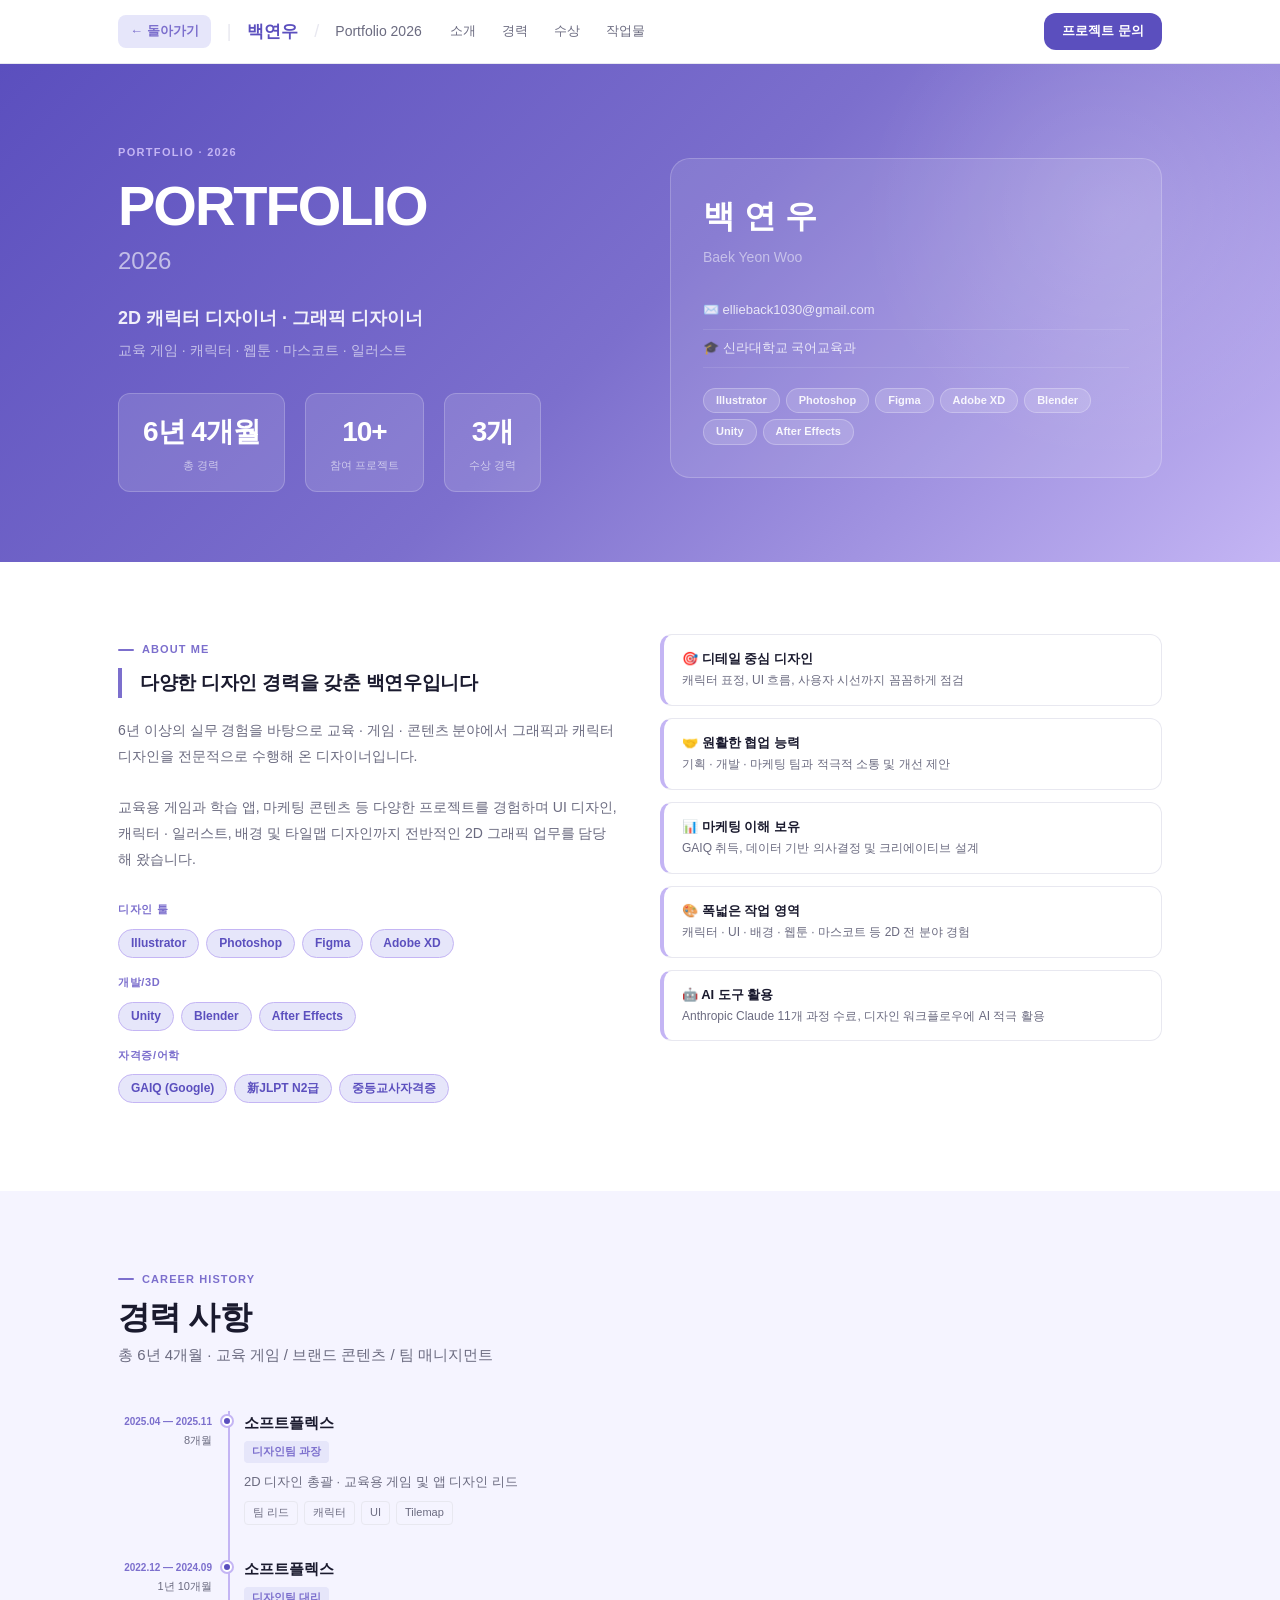
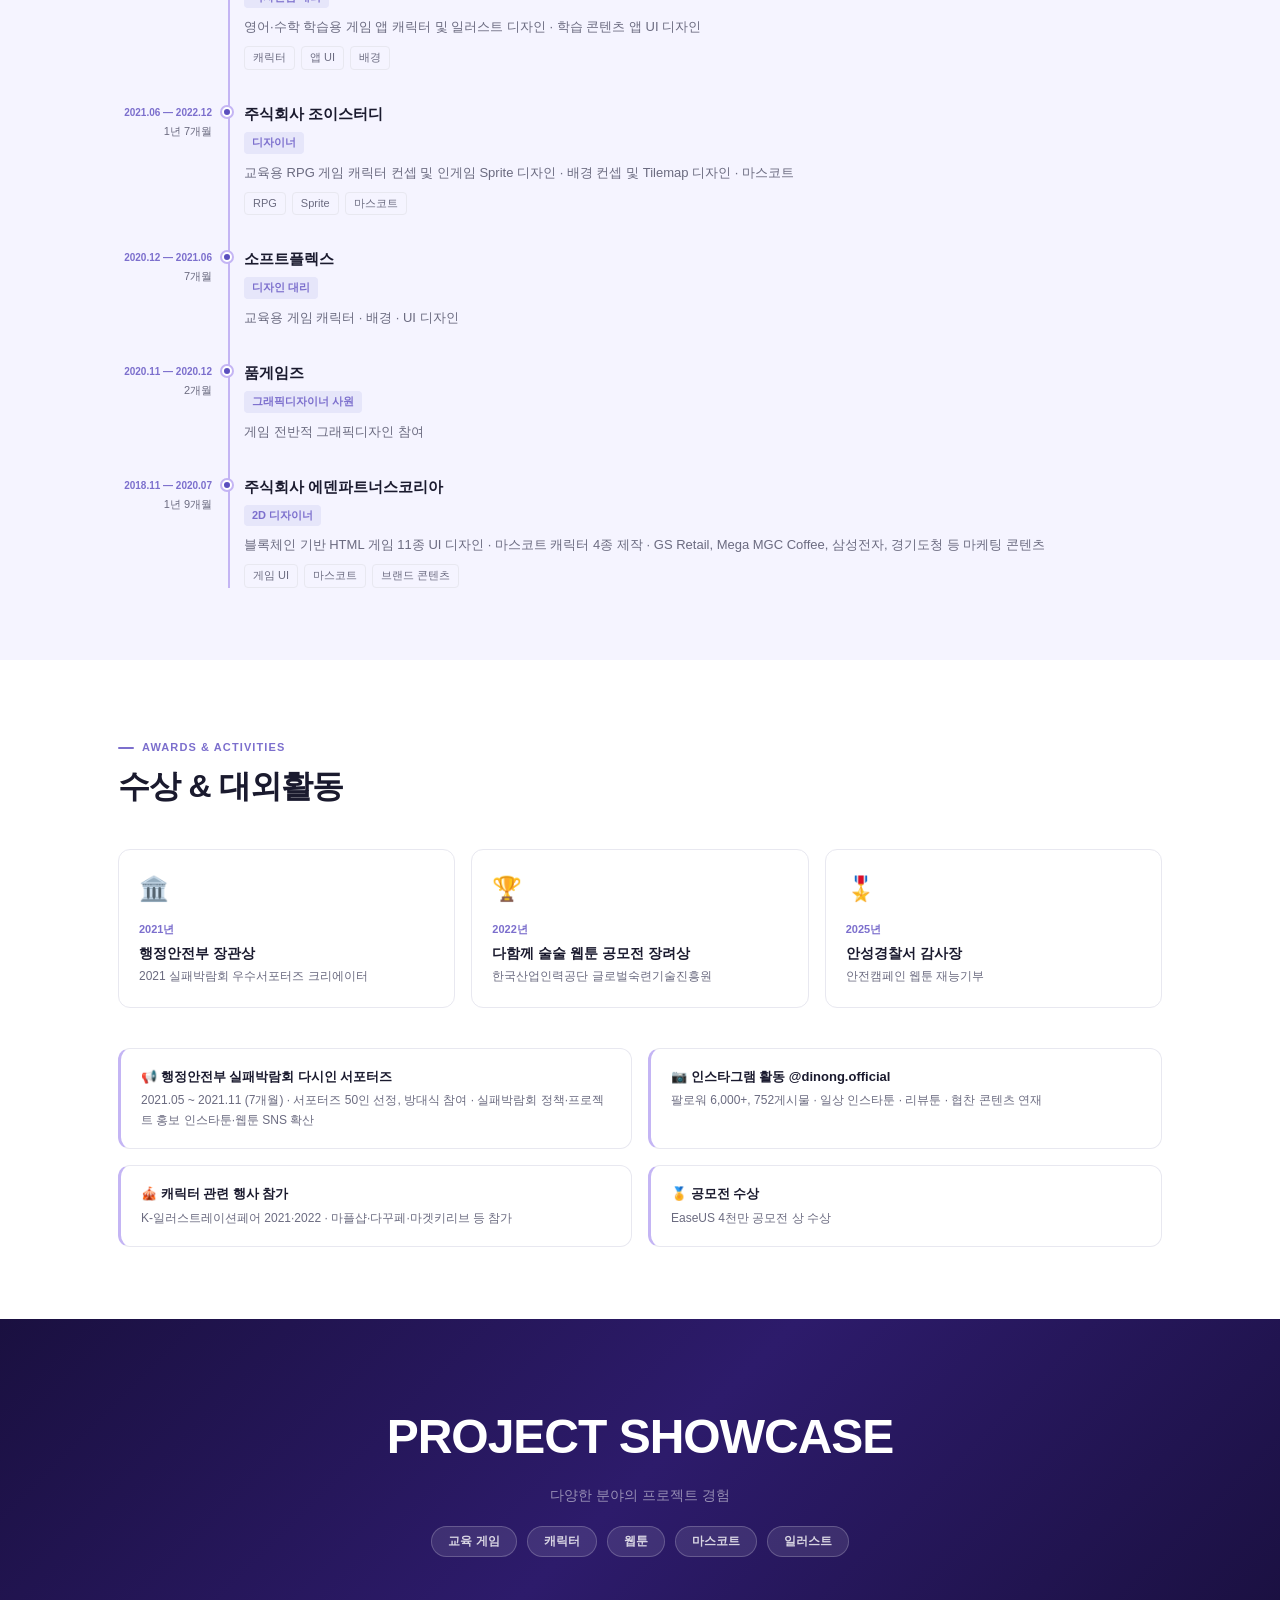
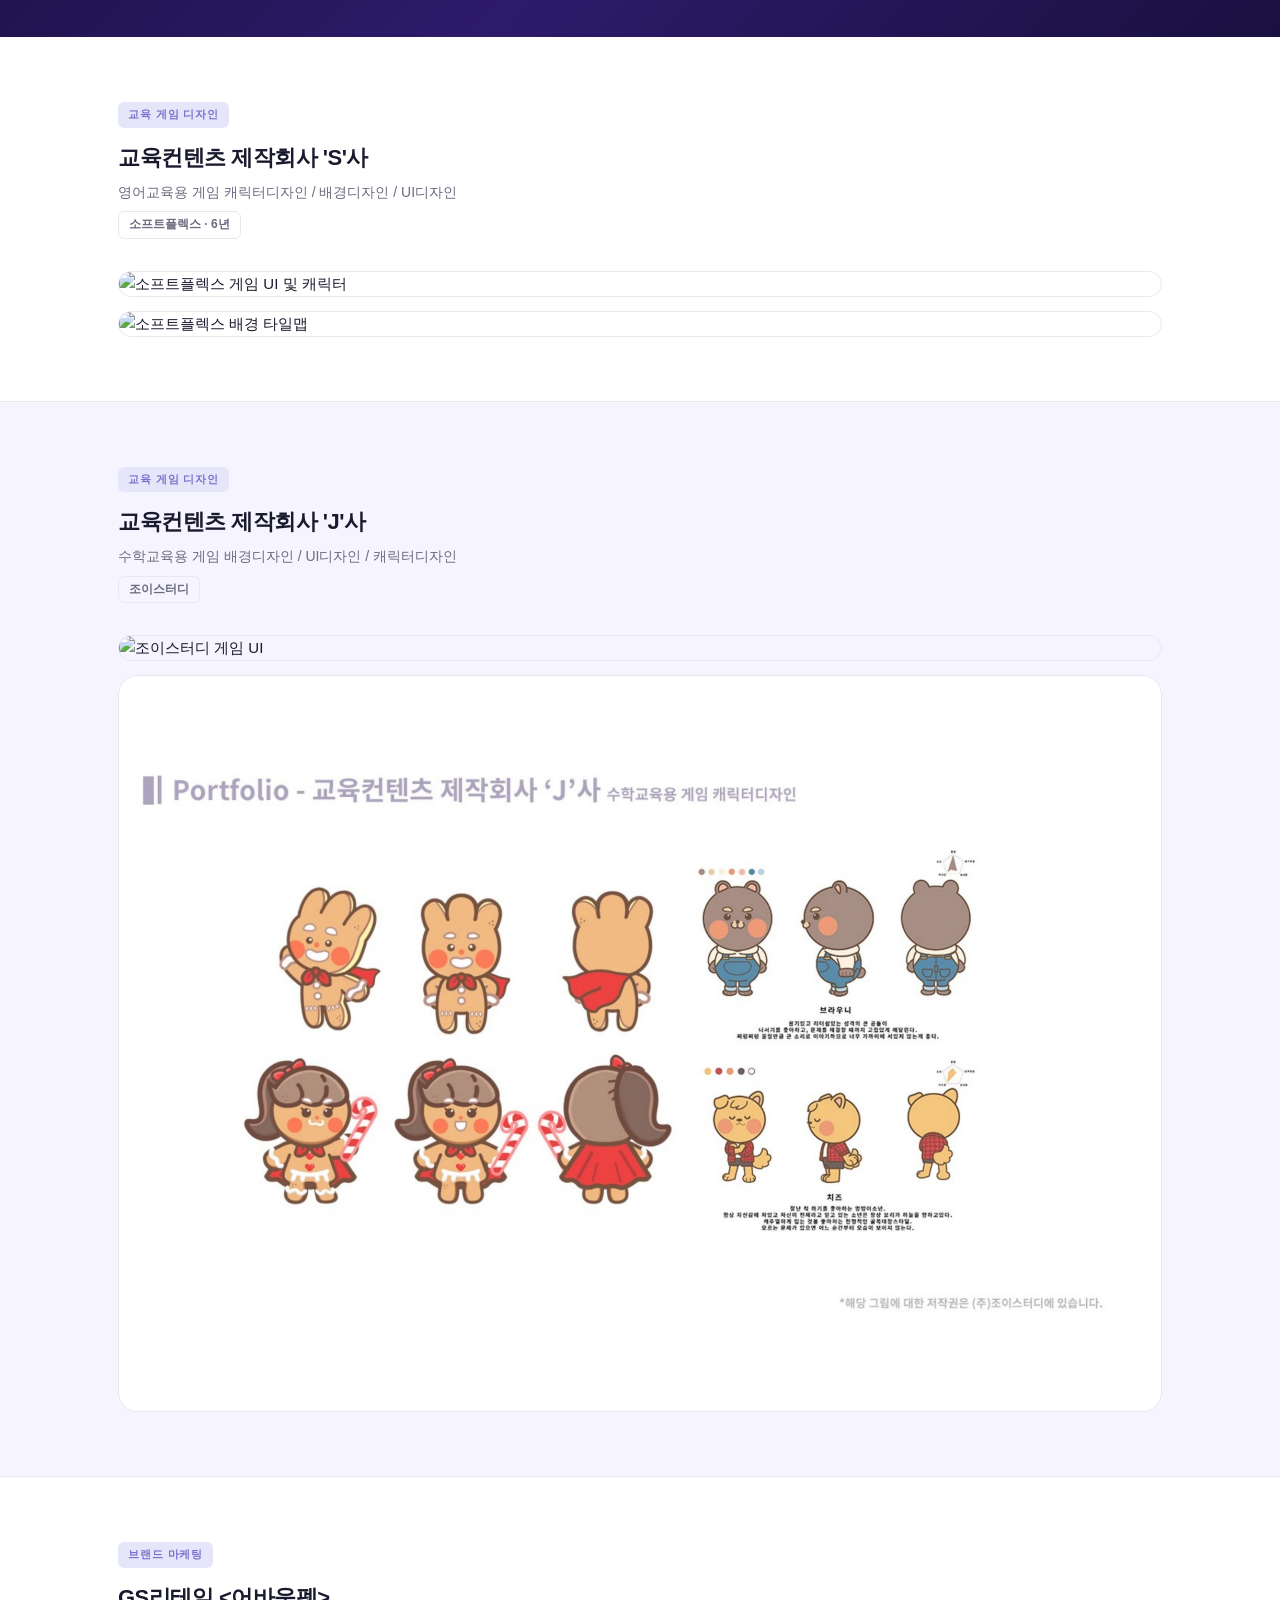
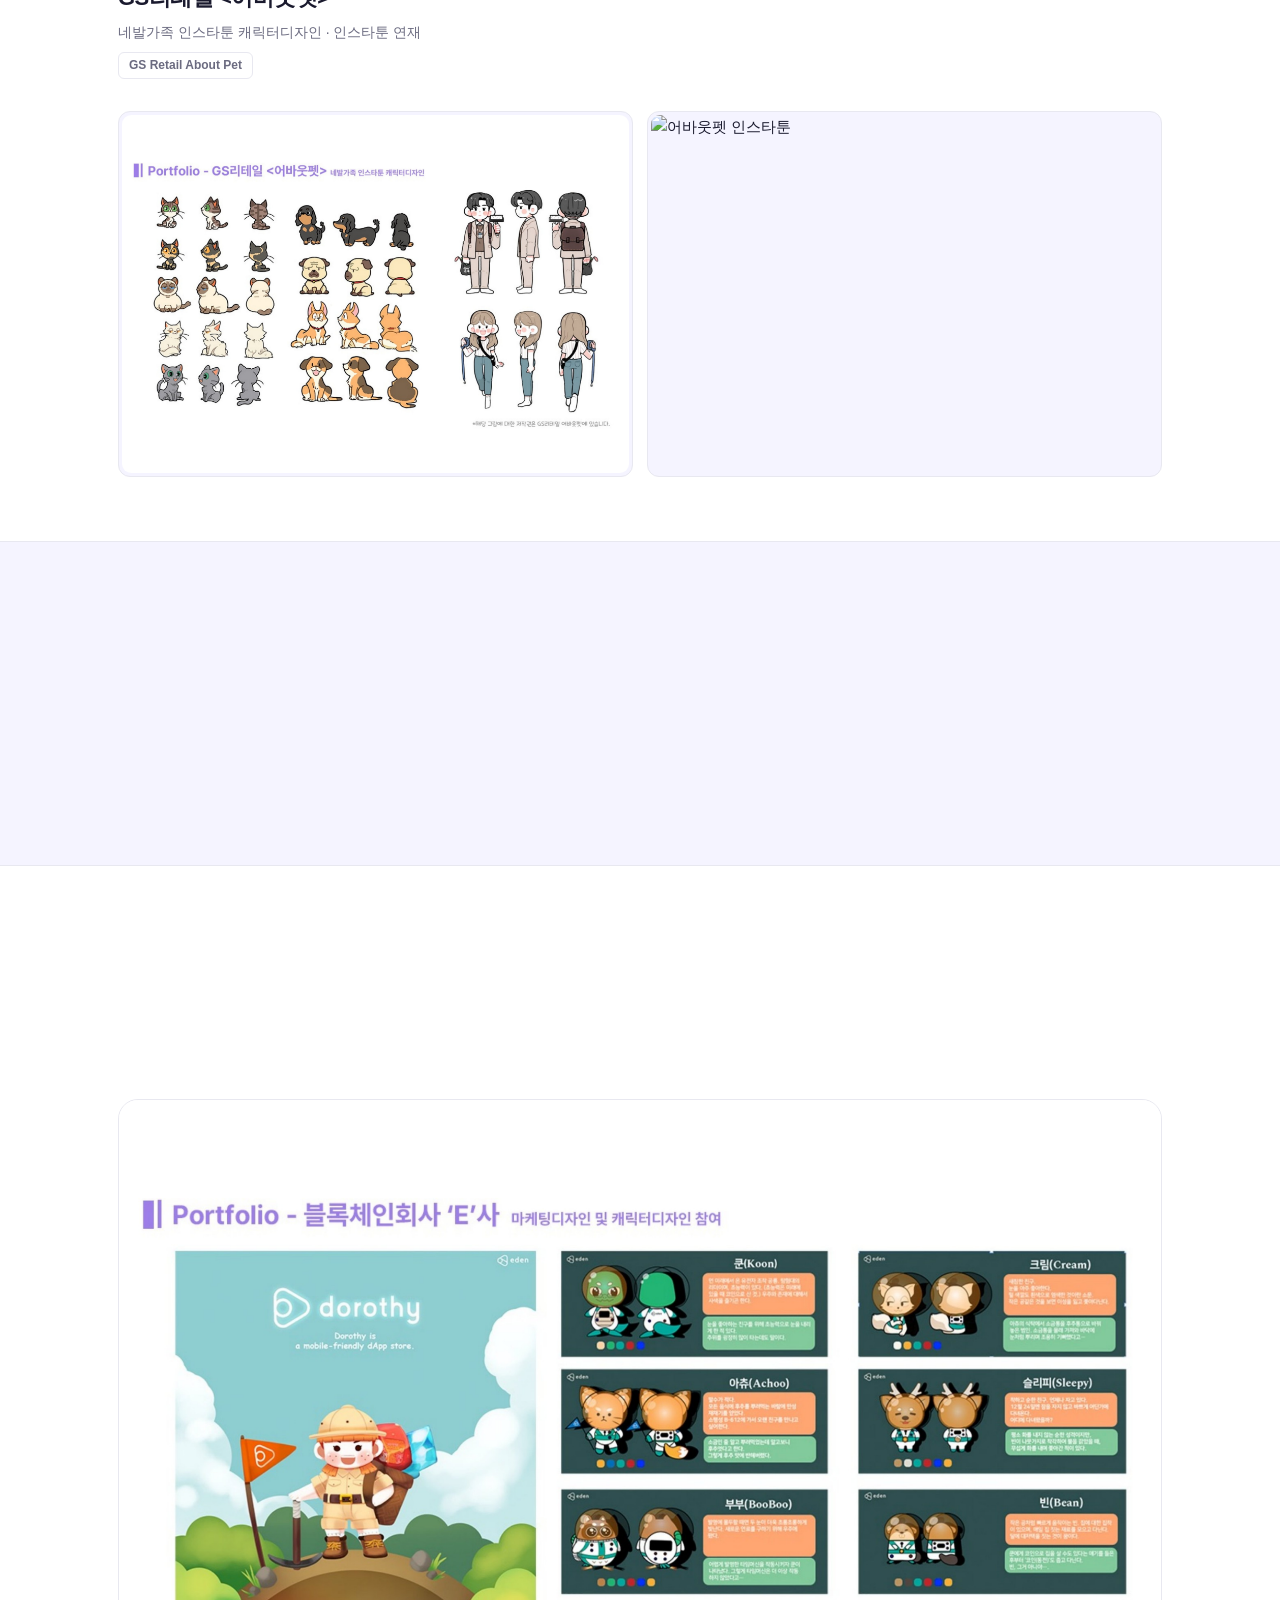
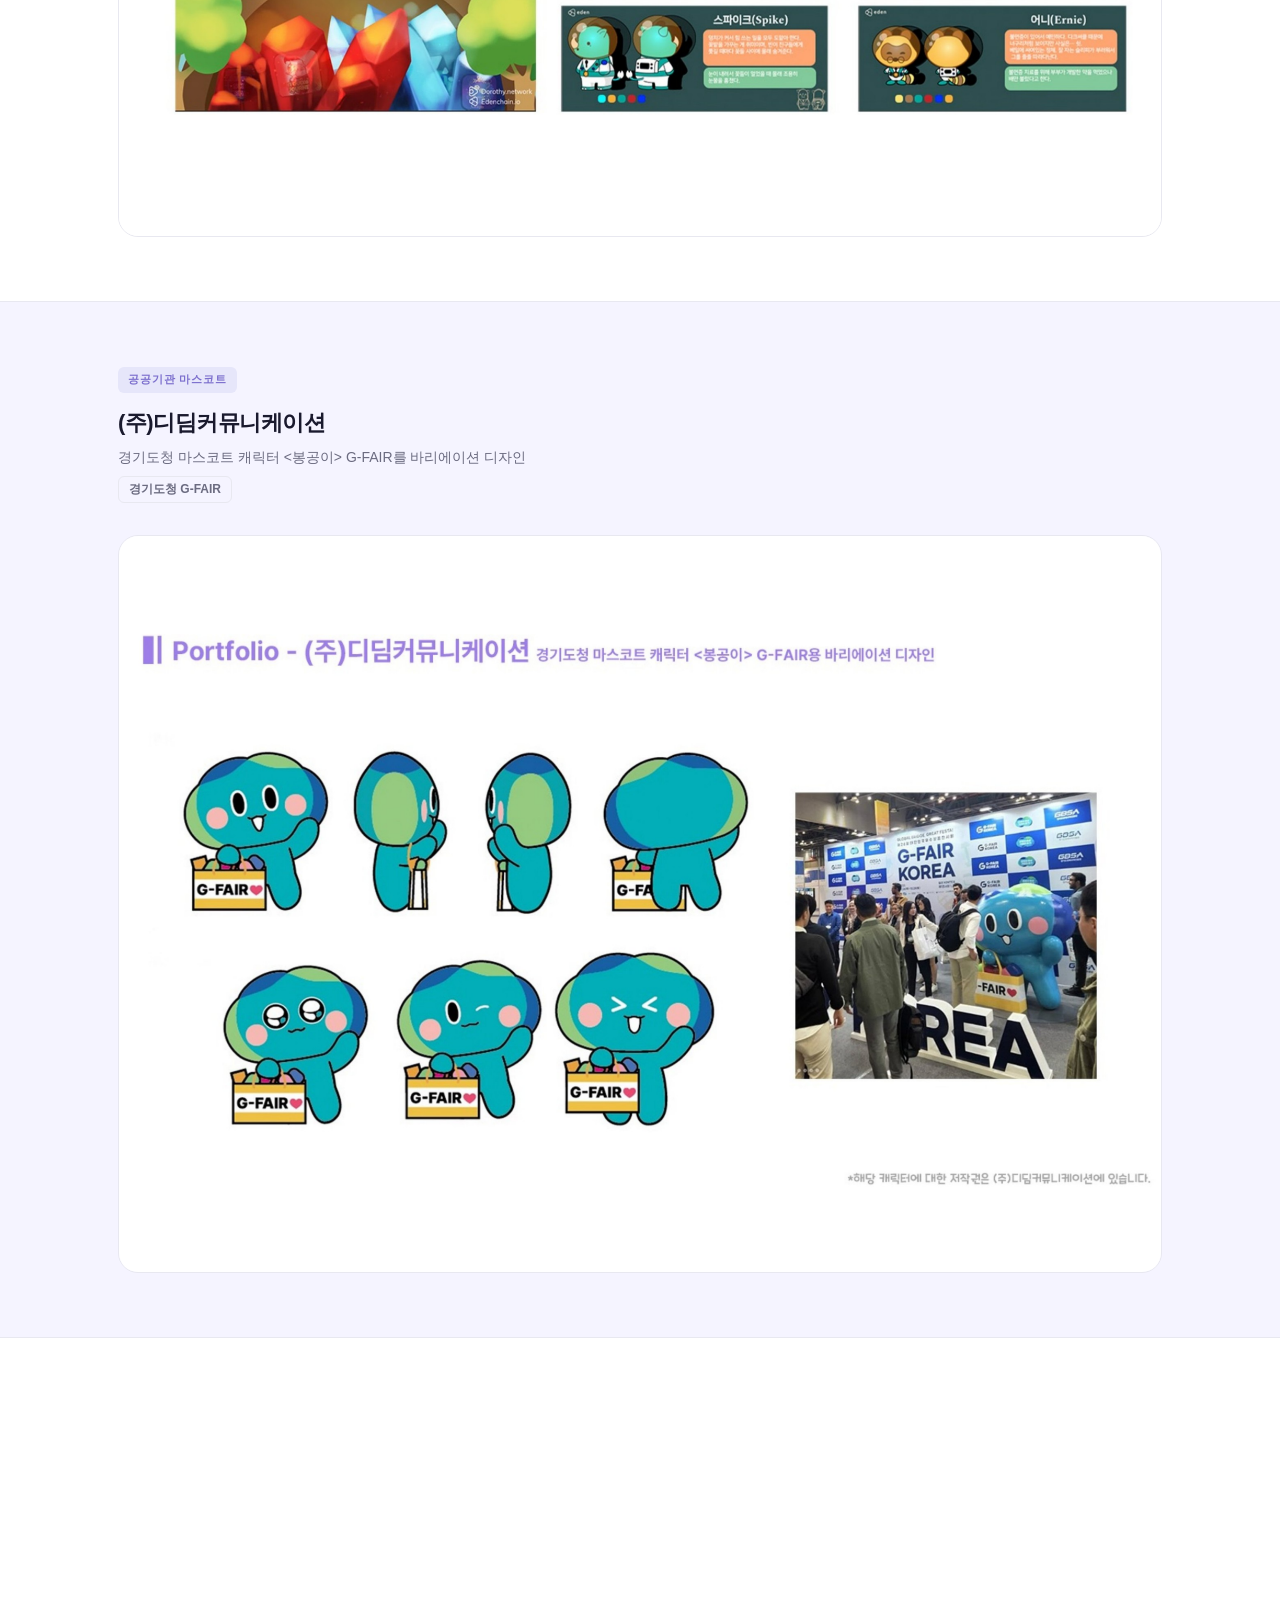
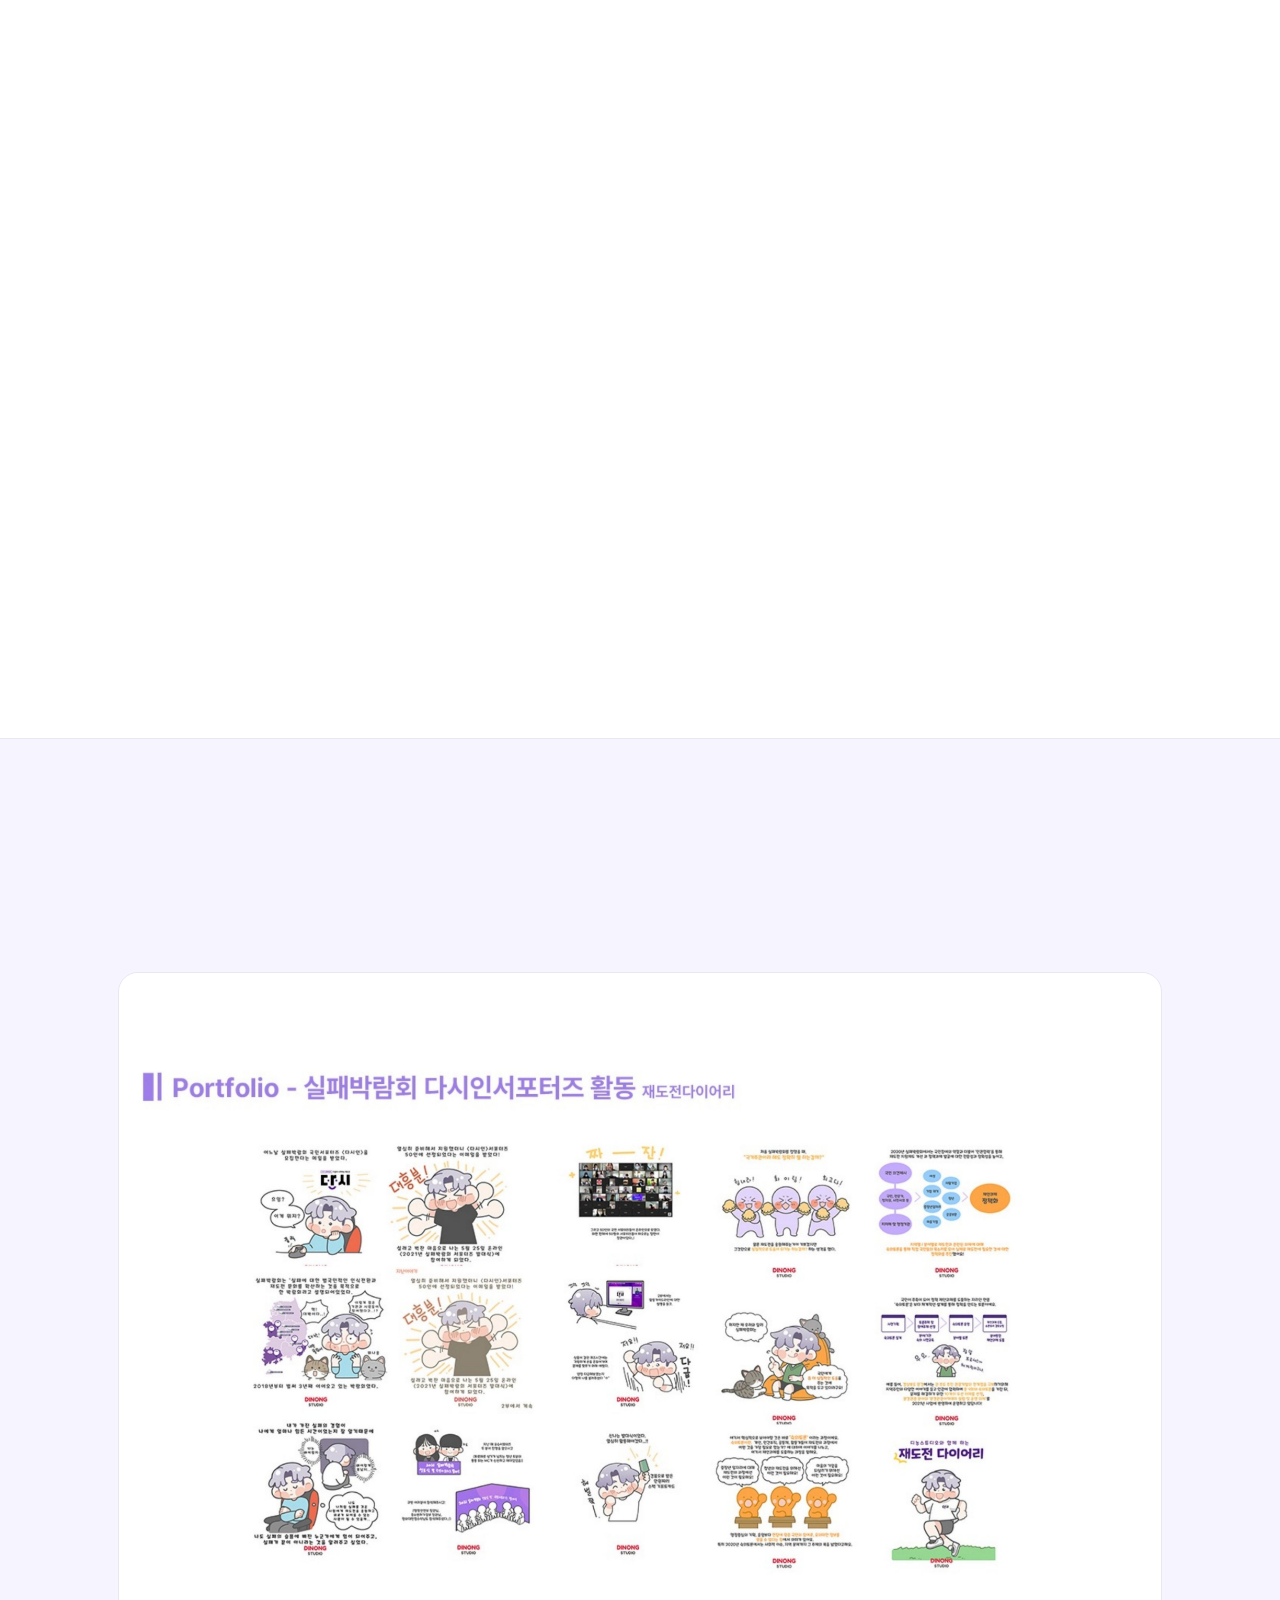
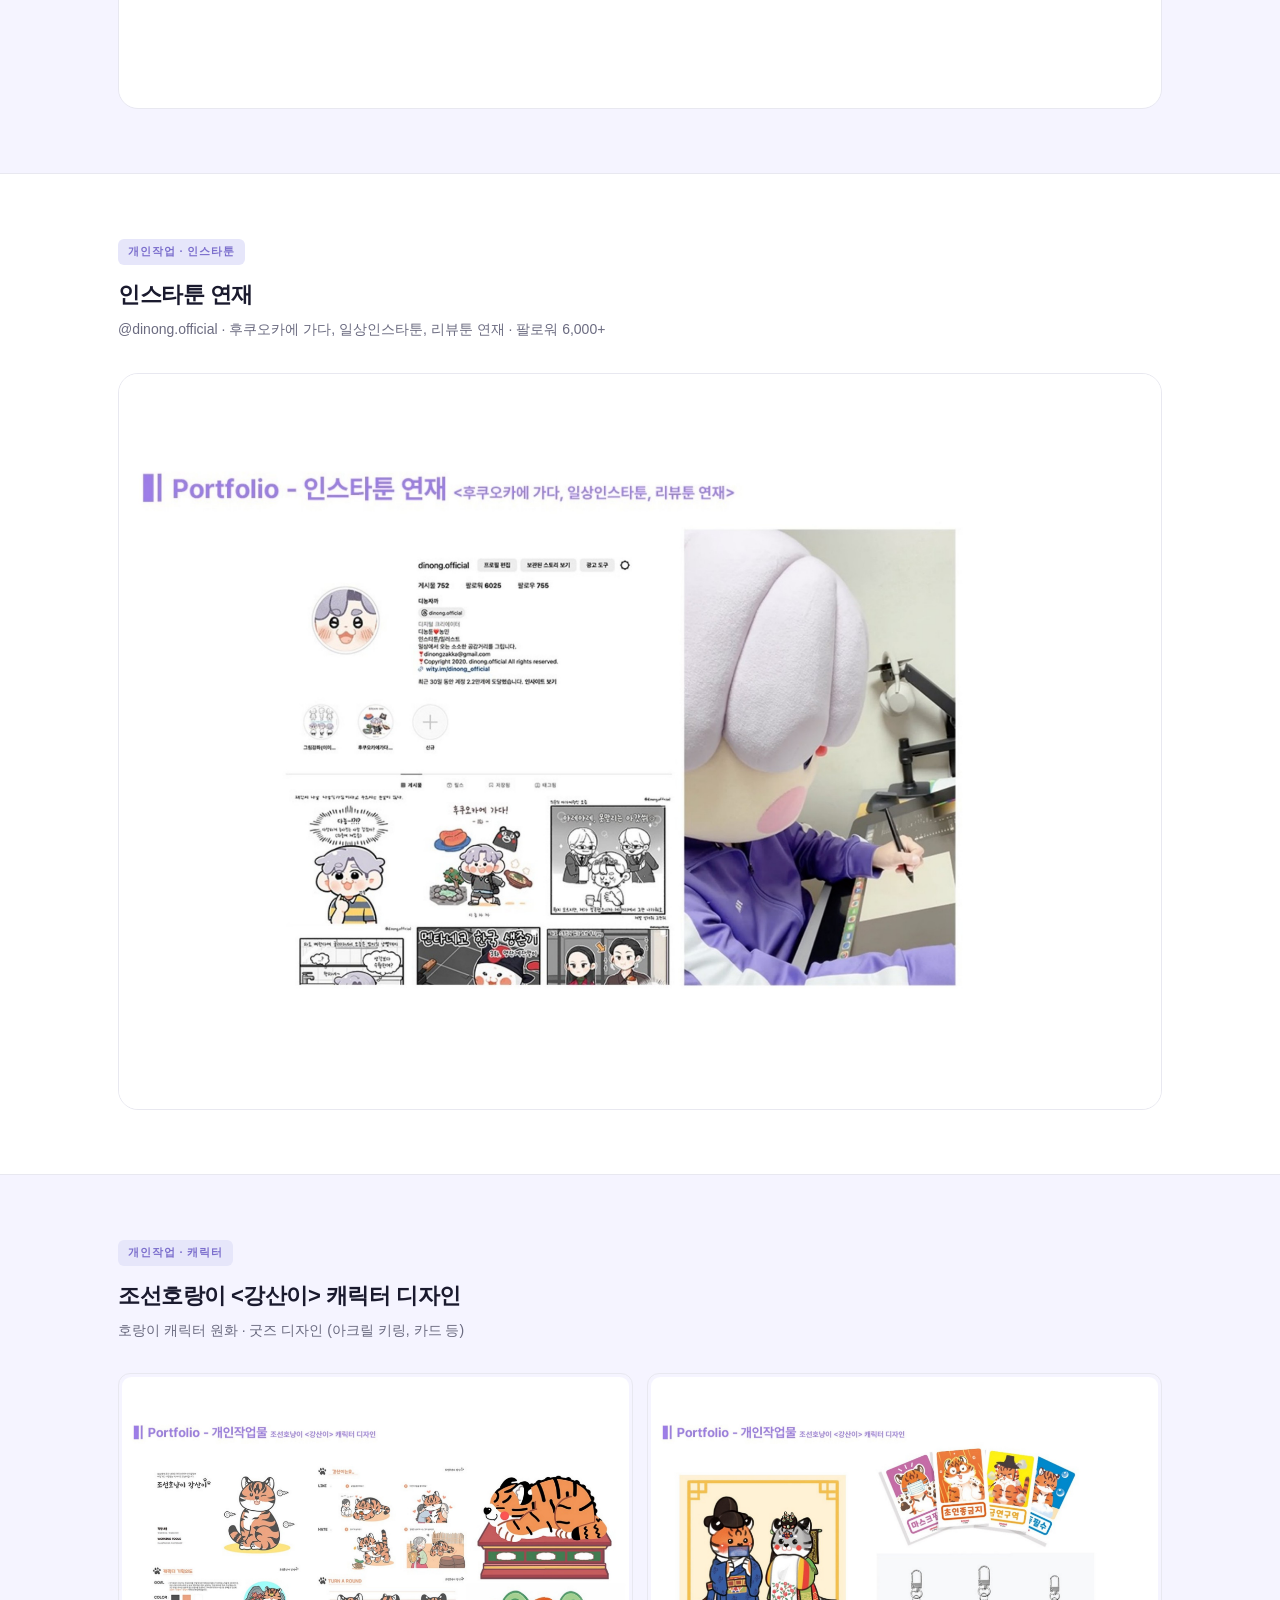
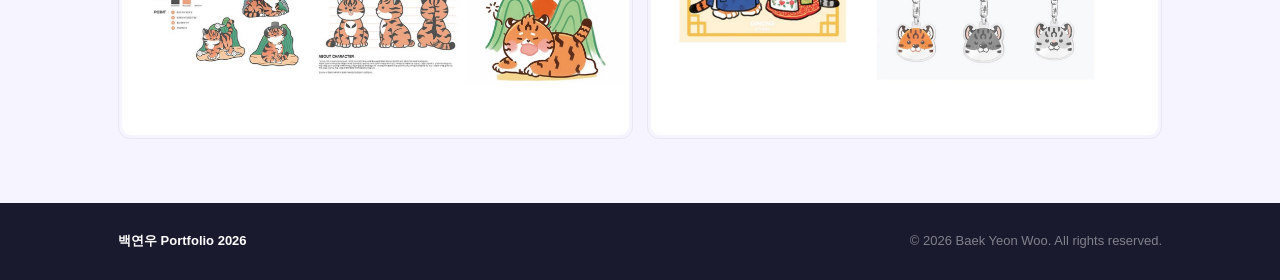
==== commit 296507aa: "Remove phone number from all pages" ====
--- a/portfolio-works.html
+++ b/portfolio-works.html
@@ -320,7 +320,6 @@
       <div class="cover-info fade-up" style="transition-delay:.15s">
         <div class="cover-info-name">백 연 우</div>
         <div class="cover-info-en">Baek Yeon Woo</div>
-        <div class="cover-info-row">📞 010-3705-0221</div>
         <div class="cover-info-row">✉️ ellieback1030@gmail.com</div>
         <div class="cover-info-row">🎓 신라대학교 국어교육과</div>
         <div class="cover-chips">
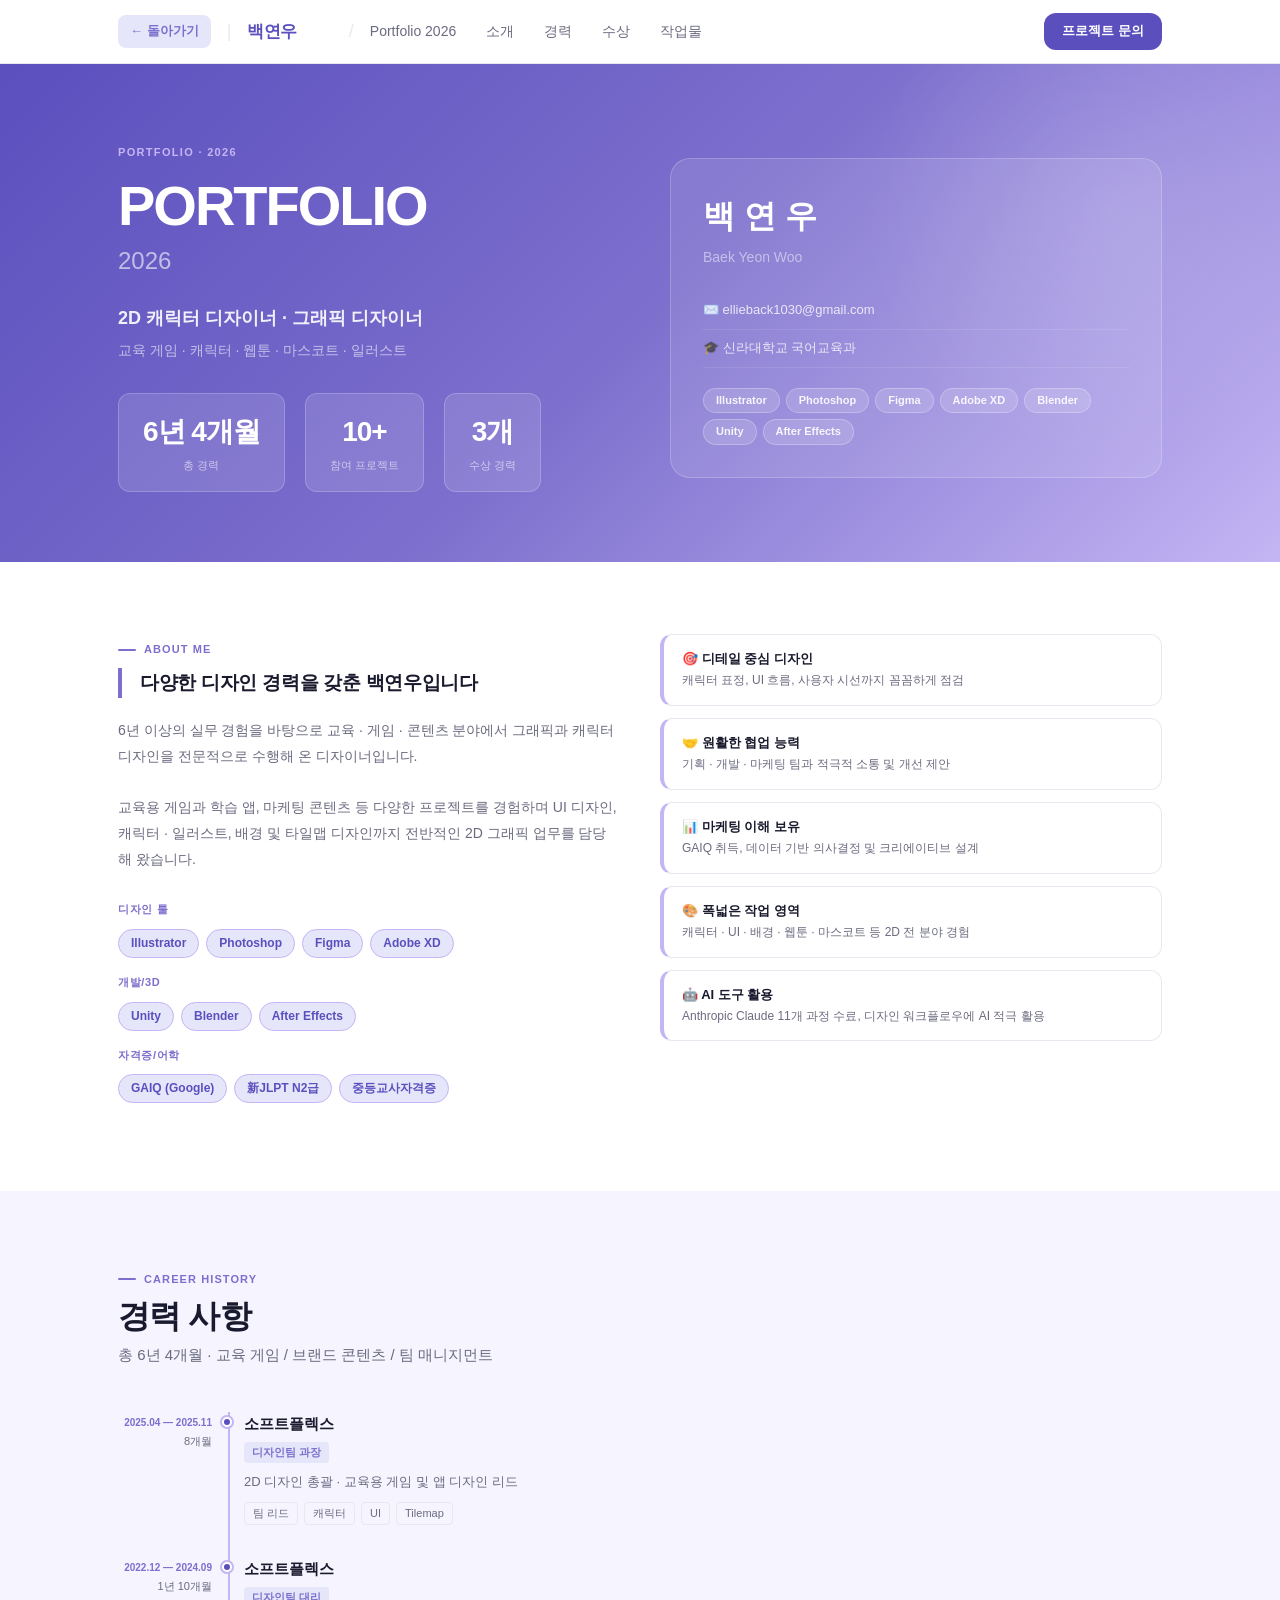
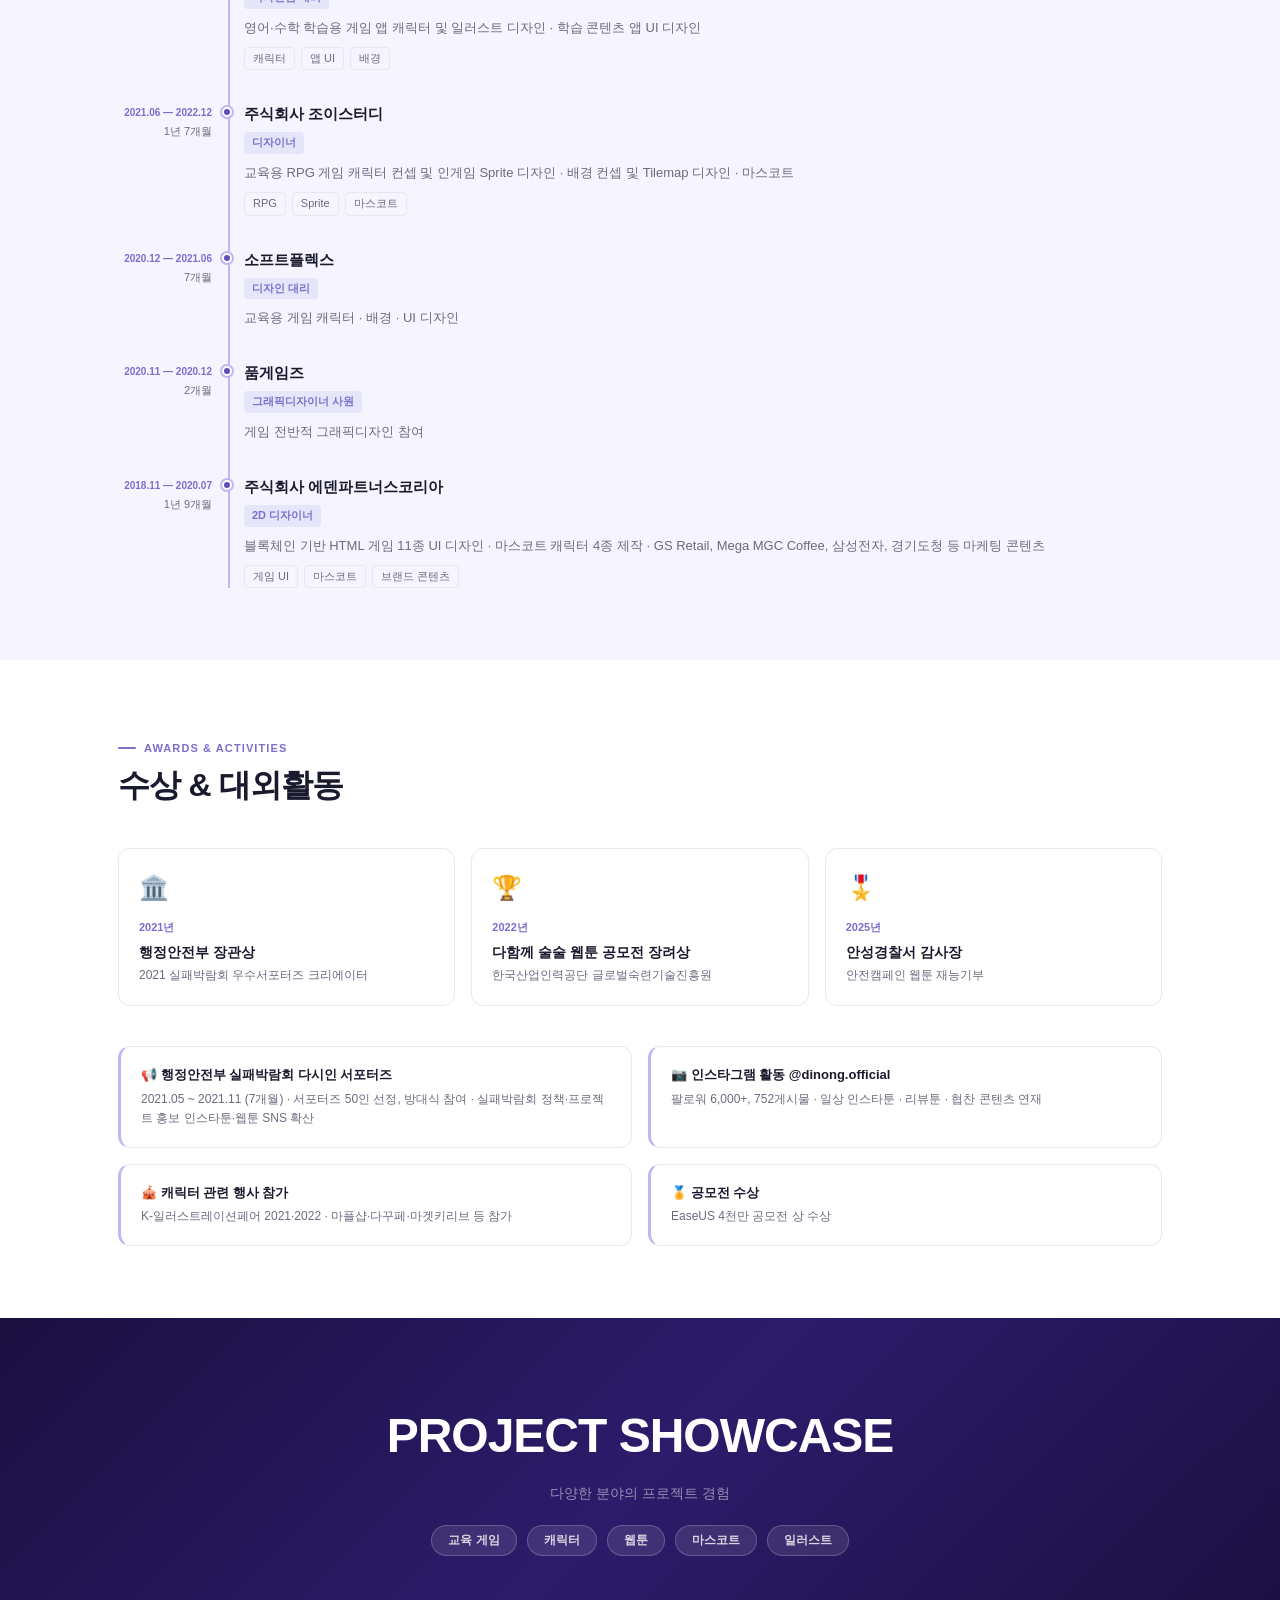
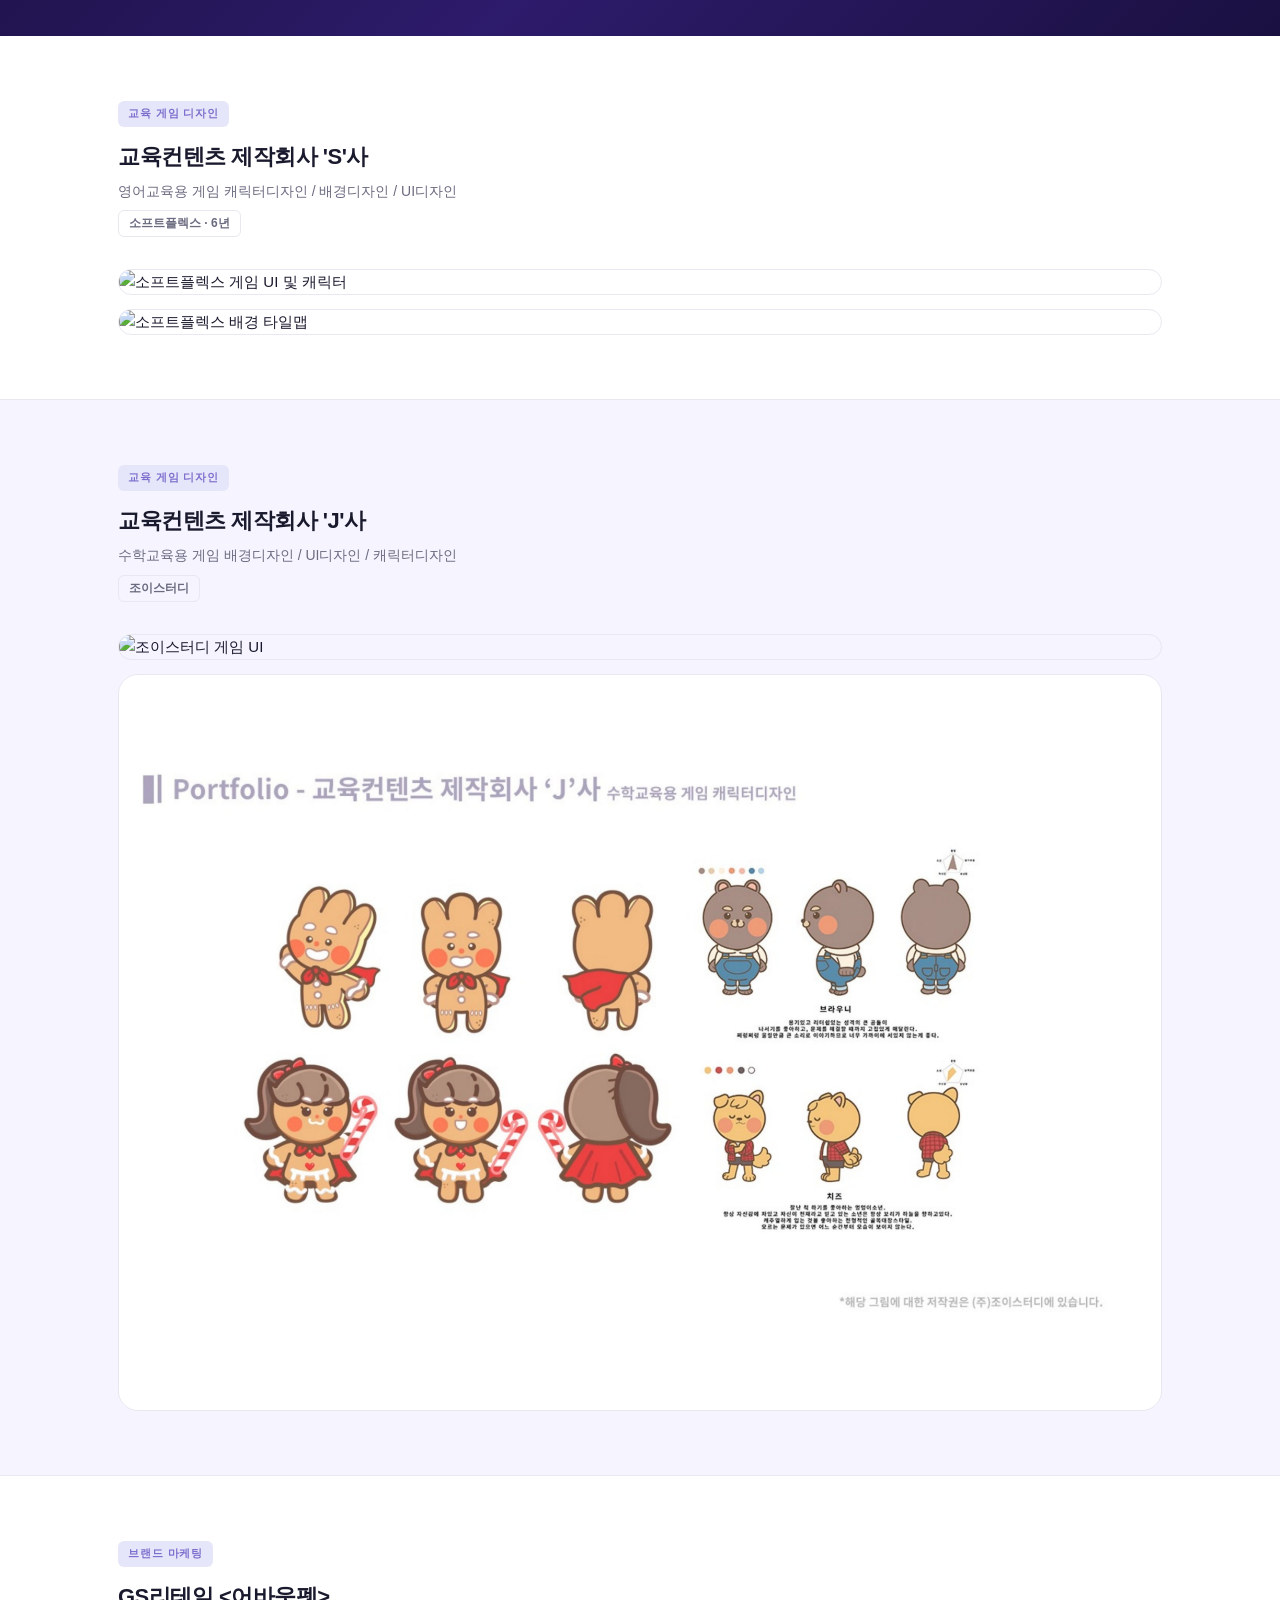
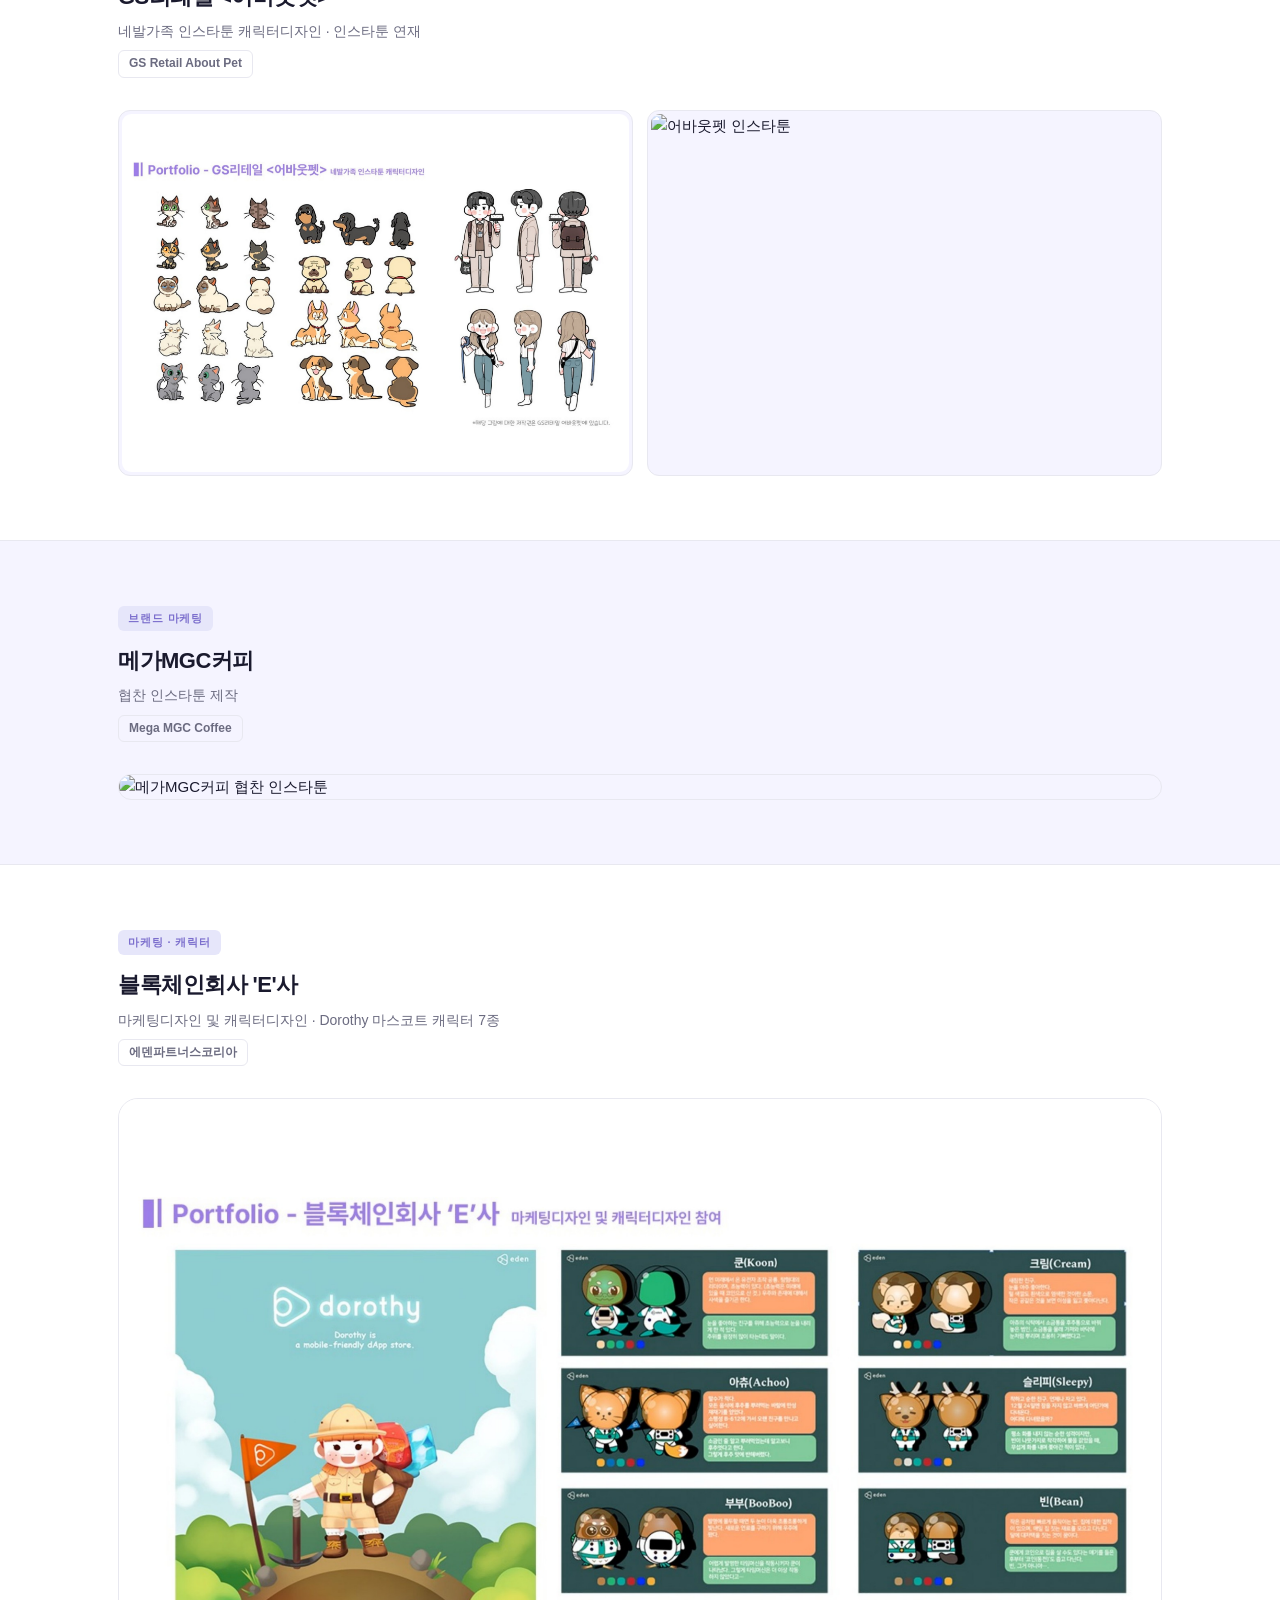
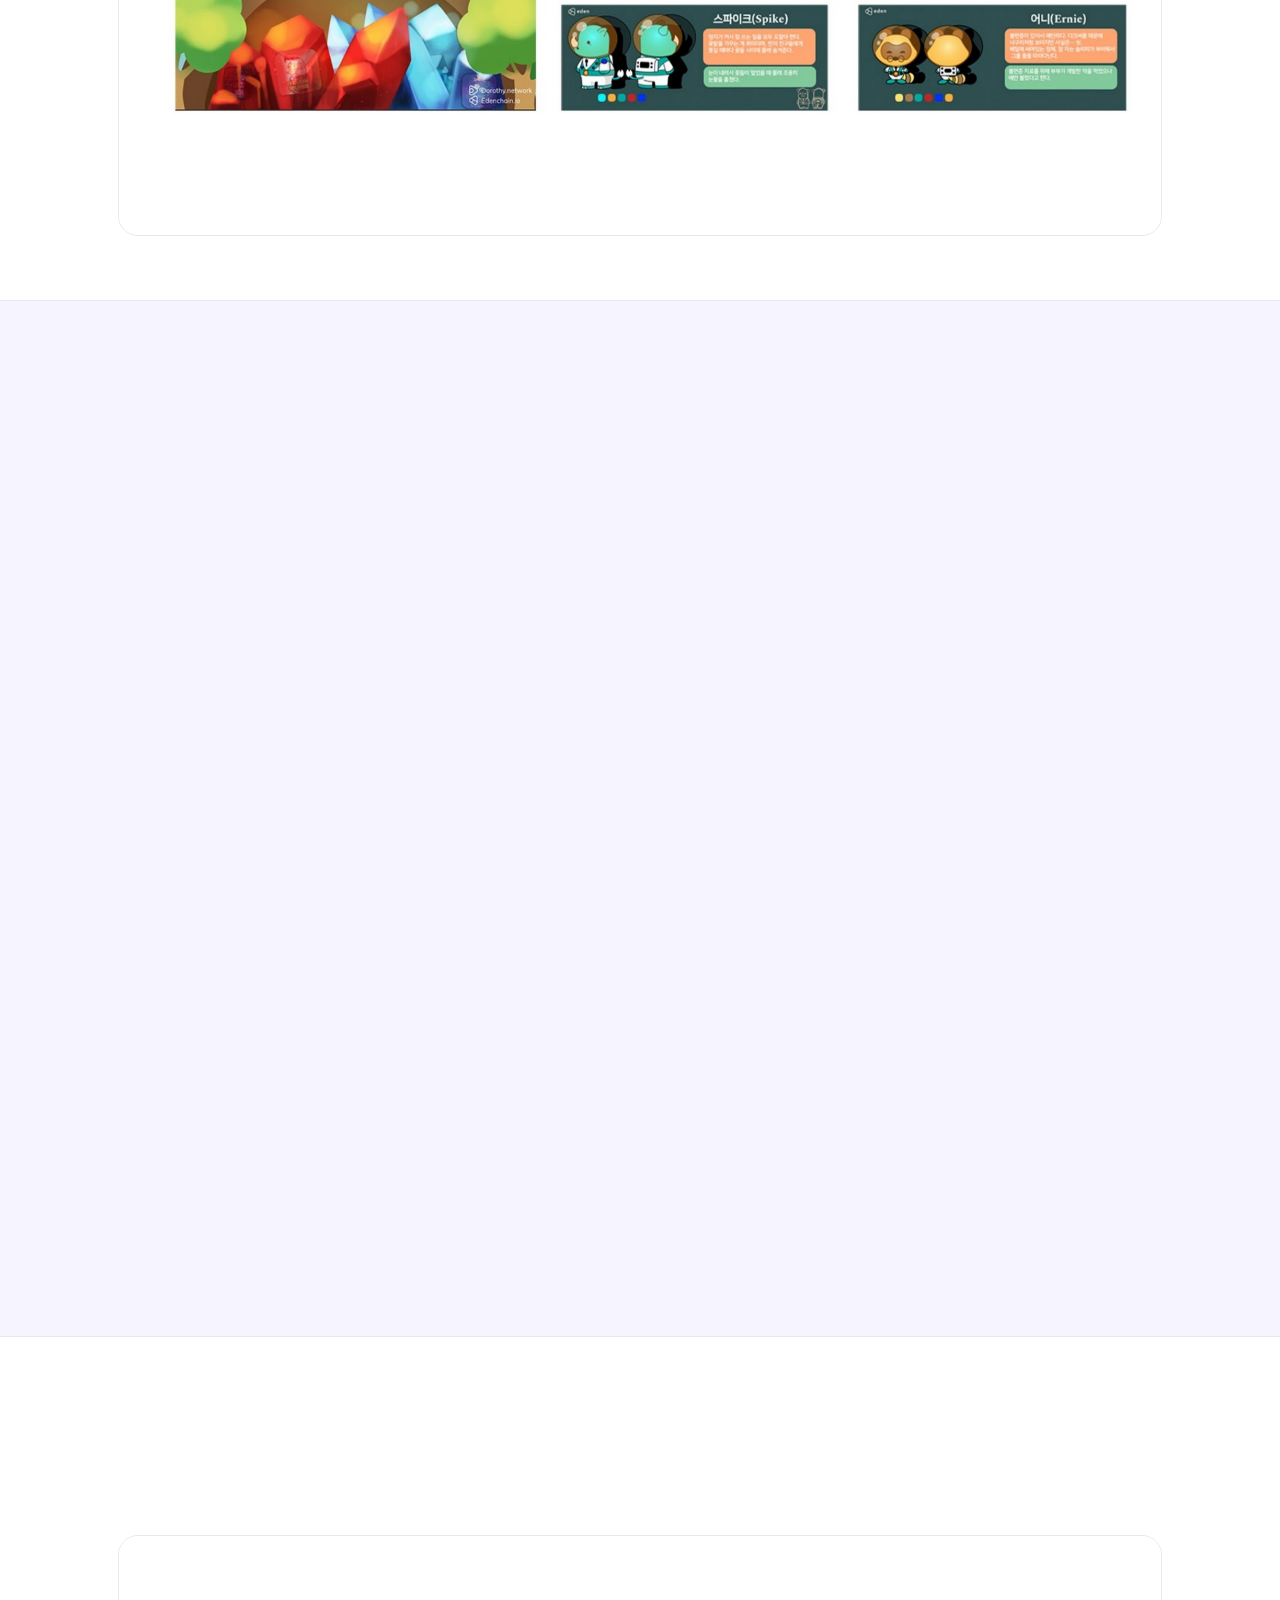
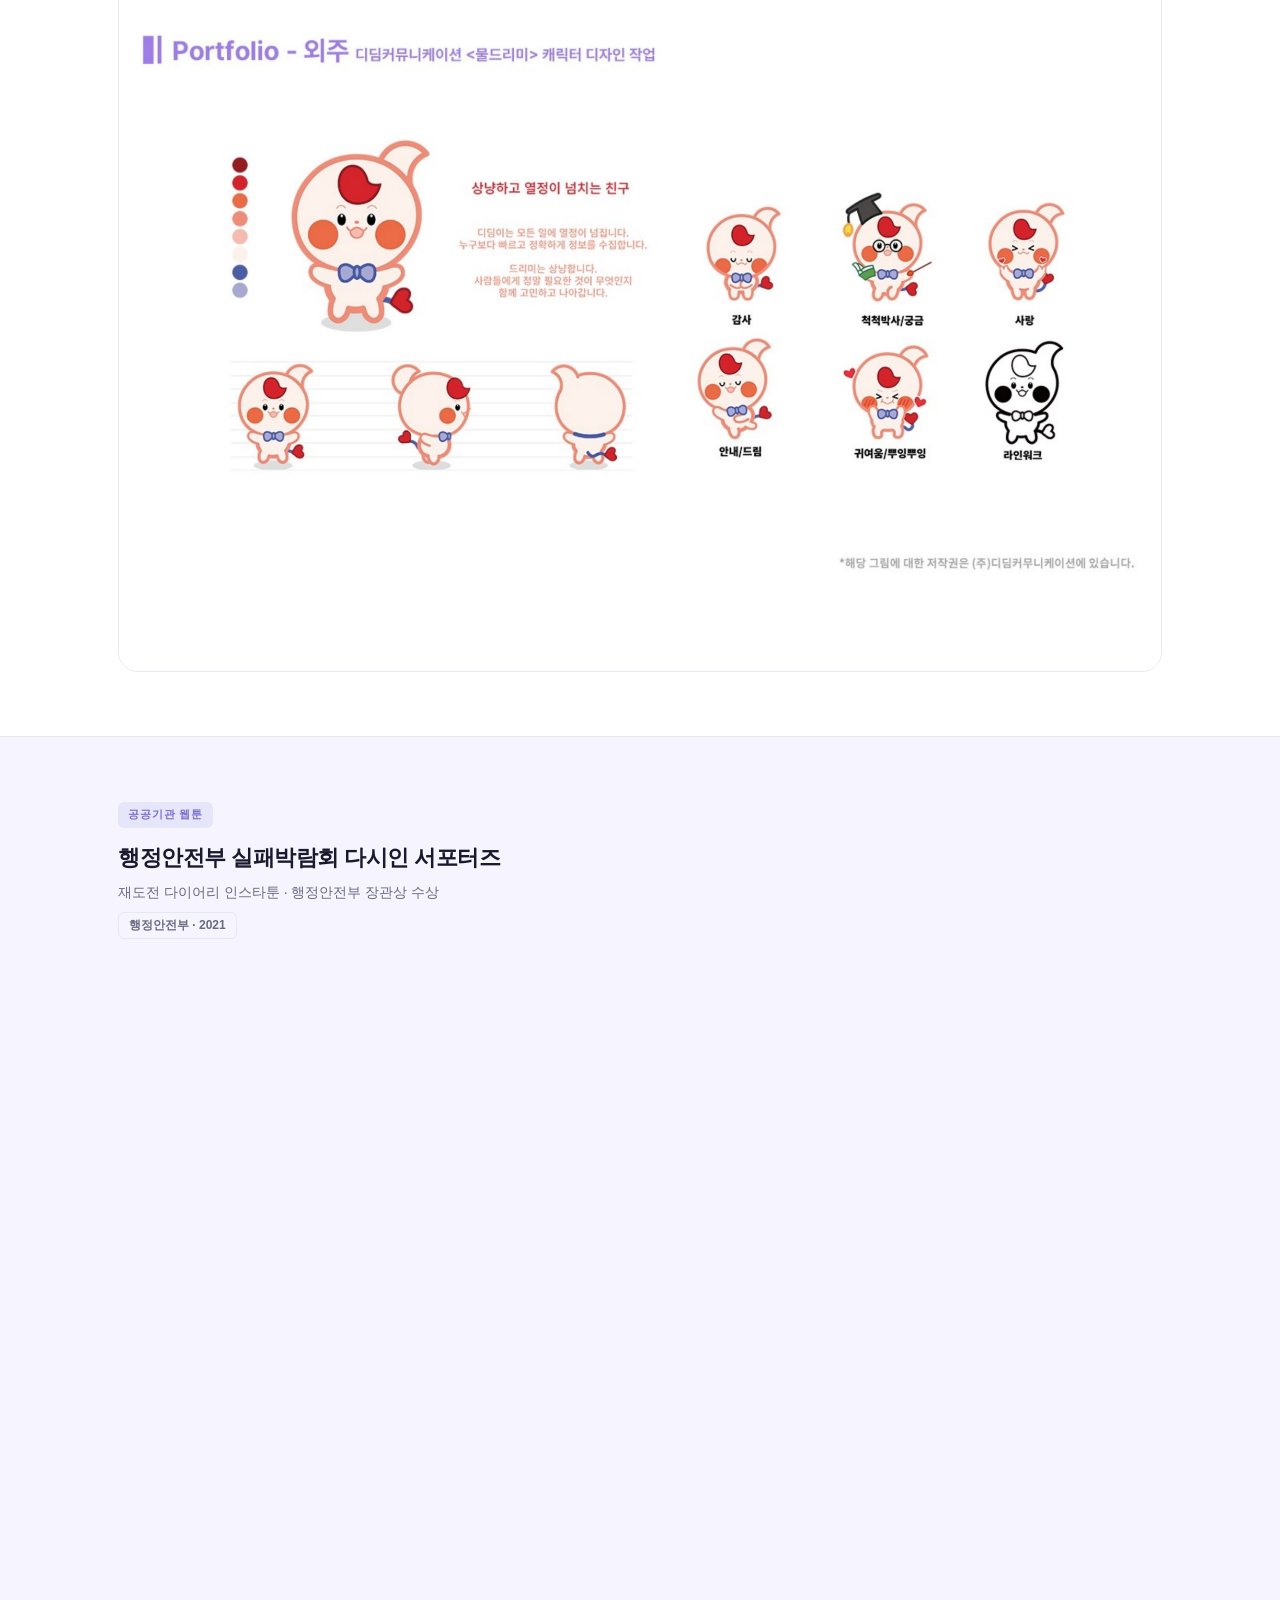
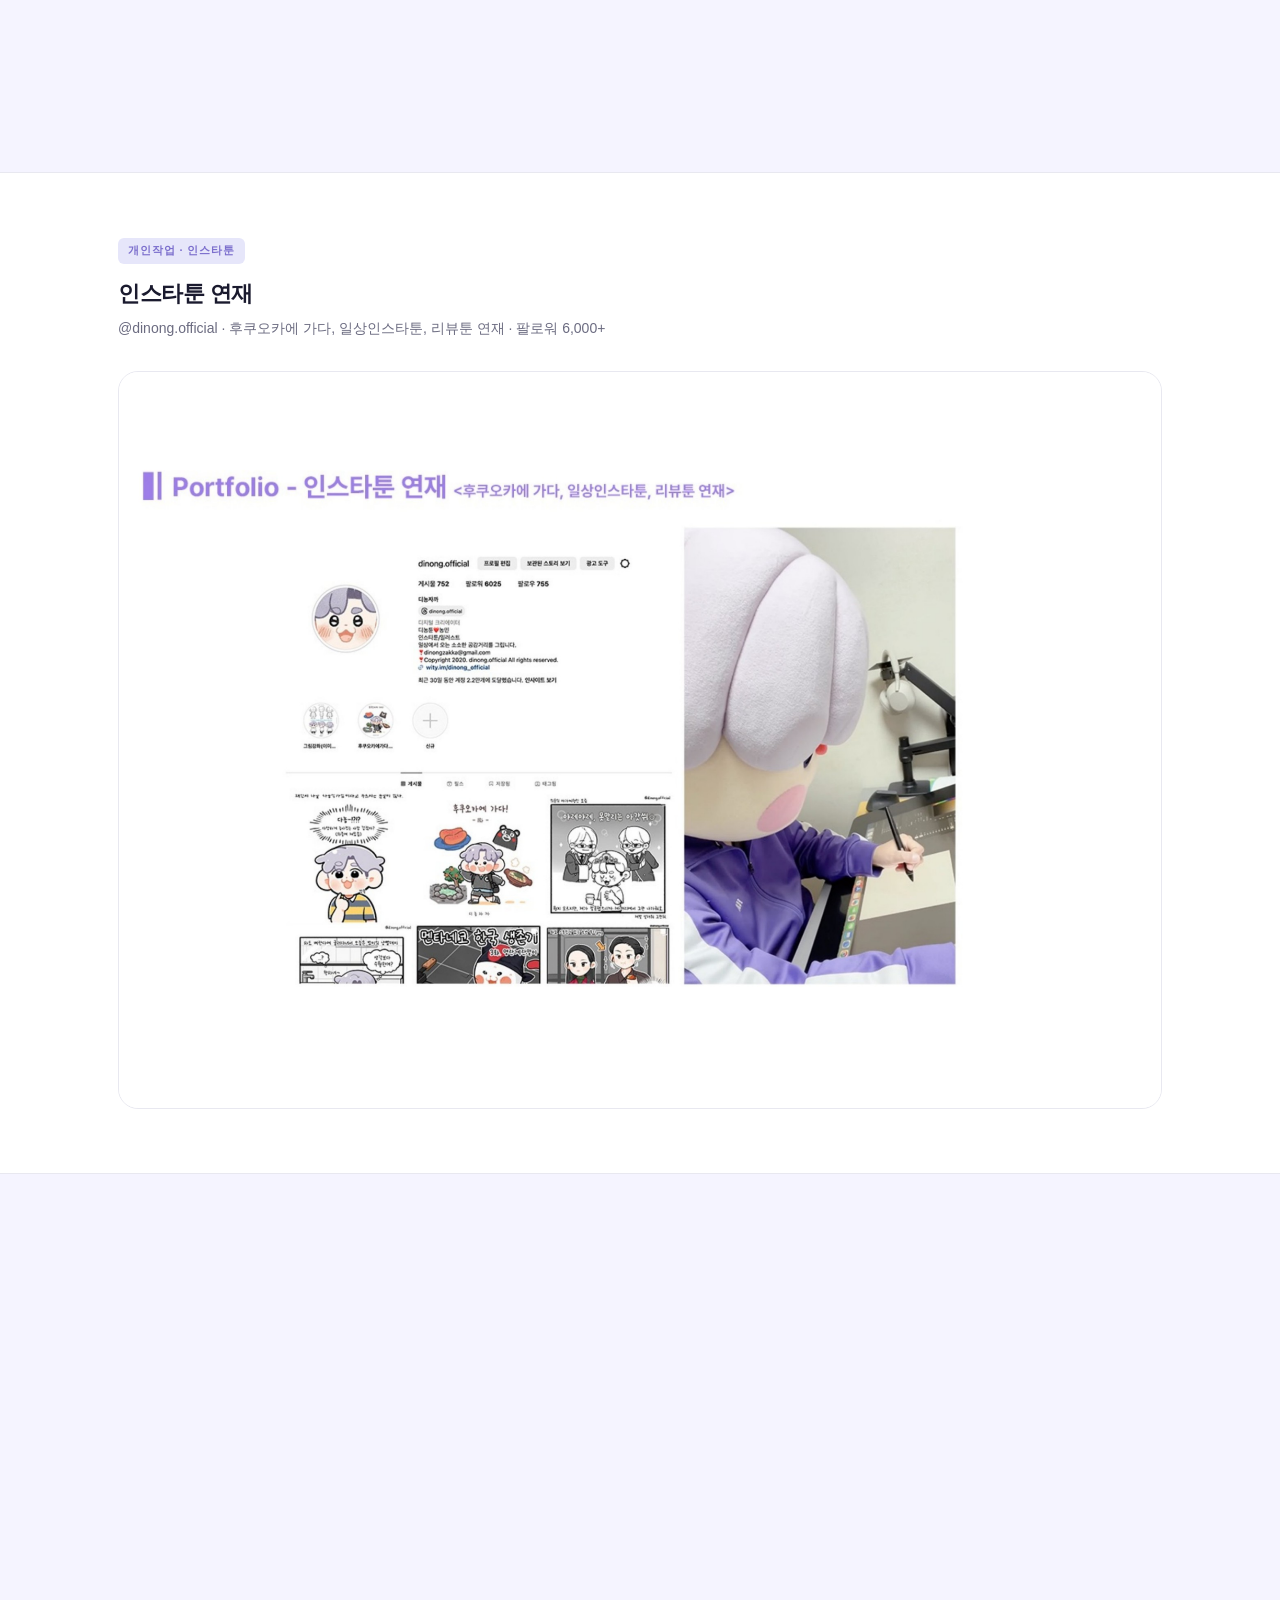
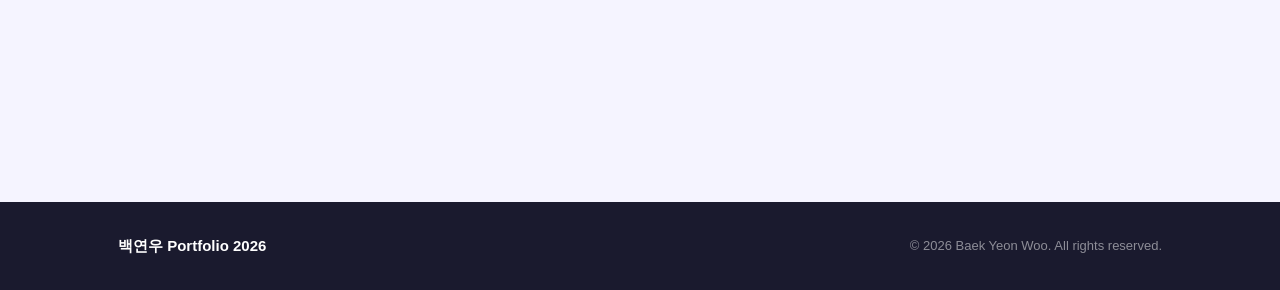
==== commit 3b8fa87f: "Refactor: extract shared CSS/JS, remove duplicate portfolio.html - Created style.css with shared col" ====
--- a/portfolio-works.html
+++ b/portfolio-works.html
@@ -4,42 +4,10 @@
   <meta charset="UTF-8" />
   <meta name="viewport" content="width=device-width, initial-scale=1.0" />
   <title>백연우 — Portfolio 2026</title>
+  <link rel="stylesheet" href="style.css" />
   <style>
-    :root {
-      --lavender: #E6E6FA;
-      --lavender-mid: #C4B5F4;
-      --lavender-dark: #7C6FCD;
-      --lavender-deep: #5B4FBE;
-      --lavender-bg: #F5F4FF;
-      --fg: #1a1a2e;
-      --fg-muted: #6b6b80;
-      --border: #e8e8f0;
-      --white: #ffffff;
-      --radius: 12px;
-      --radius-lg: 20px;
-    }
-    *, *::before, *::after { box-sizing: border-box; margin: 0; padding: 0; }
-    html { scroll-behavior: smooth; }
-    body {
-      font-family: -apple-system, BlinkMacSystemFont, 'Segoe UI', 'Apple SD Gothic Neo', 'Noto Sans KR', sans-serif;
-      background: var(--white); color: var(--fg);
-      font-size: 15px; line-height: 1.6;
-      -webkit-font-smoothing: antialiased;
-    }
-    a { text-decoration: none; color: inherit; }
-    img { display: block; max-width: 100%; }
-    .container { max-width: 1100px; margin: 0 auto; padding: 0 28px; }
-
-    .fade-up { opacity: 0; transform: translateY(20px); transition: opacity .5s ease, transform .5s ease; }
-    .fade-up.visible { opacity: 1; transform: translateY(0); }
-
-    /* ── NAV ── */
-    .nav {
-      position: sticky; top: 0; z-index: 100;
-      background: rgba(255,255,255,0.9); backdrop-filter: blur(12px);
-      border-bottom: 1px solid var(--border); height: 64px;
-    }
-    .nav-inner { height: 100%; display: flex; align-items: center; gap: 16px; }
+    /* ── NAV extras (portfolio-works specific) ── */
+    .nav-inner { gap: 16px; }
     .nav-back {
       display: flex; align-items: center; gap: 6px;
       font-size: 13px; font-weight: 600; color: var(--lavender-dark);
@@ -47,24 +15,11 @@
       transition: background .15s;
     }
     .nav-back:hover { background: var(--lavender-mid); }
-    .nav-logo { font-size: 17px; font-weight: 800; color: var(--lavender-deep); }
     .nav-sep { color: var(--border); font-size: 18px; }
     .nav-title { font-size: 14px; color: var(--fg-muted); font-weight: 500; }
-    .nav-links { display: flex; align-items: center; gap: 2px; flex: 1; }
-    .nav-link {
-      padding: 5px 12px; border-radius: 8px;
-      font-size: 13px; font-weight: 500; color: var(--fg-muted);
-      transition: all .15s; white-space: nowrap;
-    }
-    .nav-link:hover, .nav-link.active { color: var(--lavender-deep); background: var(--lavender); }
-    .nav-right { margin-left: auto; }
-    .btn {
-      display: inline-flex; align-items: center; gap: 6px;
-      border-radius: var(--radius); font-size: 13px; font-weight: 600;
-      padding: 8px 18px; cursor: pointer; border: none; transition: all .18s; white-space: nowrap;
-    }
-    .btn-primary { background: var(--lavender-deep); color: var(--white); }
-    .btn-primary:hover { background: #4a3fad; }
+    /* Override btn font-size for this page */
+    .btn { font-size: 13px; padding: 8px 18px; }
+    .nav-right { margin-left: auto; display: flex; }
 
     /* ── COVER ── */
     .cover {
@@ -116,18 +71,10 @@
       font-size: 11px; font-weight: 600; color: rgba(255,255,255,0.9);
     }
 
-    /* ── SECTION COMMON ── */
+    /* ── SECTION overrides for portfolio-works ── */
     .section { padding: 72px 0; }
-    .section-alt { background: var(--lavender-bg); }
-    .section-dark { background: var(--fg); }
-    .sec-label {
-      display: inline-flex; align-items: center; gap: 8px;
-      font-size: 11px; font-weight: 700; letter-spacing: .1em;
-      text-transform: uppercase; color: var(--lavender-dark); margin-bottom: 10px;
-    }
-    .sec-label::before { content: ''; width: 16px; height: 2px; background: var(--lavender-dark); border-radius: 1px; }
-    .sec-h2 { font-size: 32px; font-weight: 800; letter-spacing: -0.8px; line-height: 1.2; margin-bottom: 6px; }
-    .sec-lead { font-size: 15px; color: var(--fg-muted); line-height: 1.65; }
+    .sec-h2 { font-size: 32px; letter-spacing: -0.8px; }
+    .sec-lead { font-size: 15px; }
     .sec-header { margin-bottom: 44px; }
 
     /* ── ABOUT ── */
@@ -255,11 +202,6 @@
     }
     .img-card img { width: 100%; height: 100%; object-fit: contain; display: block; padding: 3px; border-radius: var(--radius); }
     .img-card.cover-fit img { object-fit: cover; padding: 0; }
-
-    /* ── FOOTER ── */
-    .footer { background: var(--fg); color: rgba(255,255,255,0.45); padding: 28px 0; font-size: 13px; }
-    .footer-inner { display: flex; align-items: center; justify-content: space-between; }
-    .footer-logo { color: var(--white); font-weight: 700; }
 
     @media (max-width: 860px) {
       .cover-inner { grid-template-columns: 1fr; }
@@ -685,19 +627,6 @@
     </div>
   </footer>
 
-  <script>
-    const obs = new IntersectionObserver(entries => {
-      entries.forEach(e => { if (e.isIntersecting) e.target.classList.add('visible'); });
-    }, { threshold: 0.08, rootMargin: '0px 0px -30px 0px' });
-    document.querySelectorAll('.fade-up').forEach(el => obs.observe(el));
-
-    const sections = document.querySelectorAll('[id]');
-    const navLinks = document.querySelectorAll('.nav-link');
-    window.addEventListener('scroll', () => {
-      let current = '';
-      sections.forEach(s => { if (window.scrollY >= s.offsetTop - 120) current = s.id; });
-      navLinks.forEach(l => l.classList.toggle('active', l.getAttribute('href') === '#' + current));
-    });
-  </script>
+  <script src="app.js"></script>
 </body>
 </html>
--- a/style.css
+++ b/style.css
@@ -0,0 +1,142 @@
+/* ══════════════════════════════════════════════
+   style.css — Shared styles for portfolio pages
+   (index.html · portfolio-works.html)
+   ══════════════════════════════════════════════ */
+
+/* ── Color Tokens ── */
+:root {
+  --lavender: #E6E6FA;
+  --lavender-mid: #C4B5F4;
+  --lavender-dark: #7C6FCD;
+  --lavender-deep: #5B4FBE;
+  --lavender-bg: #F5F4FF;
+  --fg: #1a1a2e;
+  --fg-muted: #6b6b80;
+  --border: #e8e8f0;
+  --card-bg: #ffffff;
+  --white: #ffffff;
+  --radius: 12px;
+  --radius-lg: 20px;
+}
+
+/* ── CSS Reset ── */
+*, *::before, *::after { box-sizing: border-box; margin: 0; padding: 0; }
+html { scroll-behavior: smooth; }
+body {
+  font-family: -apple-system, BlinkMacSystemFont, 'Segoe UI', 'Apple SD Gothic Neo', 'Noto Sans KR', sans-serif;
+  background: var(--white);
+  color: var(--fg);
+  font-size: 15px;
+  line-height: 1.6;
+  -webkit-font-smoothing: antialiased;
+}
+a { text-decoration: none; color: inherit; }
+img { display: block; max-width: 100%; }
+
+/* ── Layout ── */
+.container { max-width: 1100px; margin: 0 auto; padding: 0 28px; }
+
+/* ── Fade-up animation ── */
+.fade-up {
+  opacity: 0;
+  transform: translateY(24px);
+  transition: opacity 0.55s ease, transform 0.55s ease;
+}
+.fade-up.visible { opacity: 1; transform: translateY(0); }
+
+/* ════════════════════════
+   NAV
+════════════════════════ */
+.nav {
+  position: sticky; top: 0; z-index: 100;
+  background: rgba(255,255,255,0.88);
+  backdrop-filter: blur(12px);
+  border-bottom: 1px solid var(--border);
+  height: 64px;
+}
+.nav-inner {
+  height: 100%; display: flex; align-items: center;
+}
+.nav-logo {
+  font-size: 17px; font-weight: 800;
+  letter-spacing: -0.5px; margin-right: 36px; flex-shrink: 0;
+  color: var(--lavender-deep);
+}
+.nav-links { display: flex; align-items: center; gap: 2px; flex: 1; }
+.nav-link {
+  padding: 6px 14px; border-radius: 8px;
+  font-size: 14px; font-weight: 500; color: var(--fg-muted);
+  transition: all .15s; white-space: nowrap;
+}
+.nav-link:hover, .nav-link.active {
+  color: var(--lavender-deep);
+  background: var(--lavender);
+}
+.nav-right { margin-left: auto; display: flex; gap: 8px; }
+
+/* ── Buttons ── */
+.btn {
+  display: inline-flex; align-items: center; gap: 6px;
+  border-radius: var(--radius); font-size: 14px; font-weight: 600;
+  padding: 9px 20px; cursor: pointer; border: none; transition: all .18s;
+  white-space: nowrap;
+}
+.btn-primary {
+  background: var(--lavender-deep); color: var(--white);
+}
+.btn-primary:hover { background: #4a3fad; }
+.btn-outline {
+  background: transparent; color: var(--lavender-deep);
+  border: 1.5px solid var(--lavender-dark);
+}
+.btn-outline:hover { background: var(--lavender); }
+.btn-ghost {
+  background: transparent; color: var(--fg-muted); border: 1px solid var(--border);
+}
+.btn-ghost:hover { background: var(--lavender-bg); color: var(--lavender-deep); }
+
+/* ════════════════════════
+   SECTION COMMON
+════════════════════════ */
+.section { padding: 80px 0; }
+.section-alt { background: var(--lavender-bg); }
+.section-dark {
+  background: var(--lavender-deep); color: var(--white);
+}
+.sec-label {
+  display: inline-flex; align-items: center; gap: 8px;
+  font-size: 11px; font-weight: 700; letter-spacing: .1em;
+  text-transform: uppercase; color: var(--lavender-dark);
+  margin-bottom: 10px;
+}
+.section-dark .sec-label { color: var(--lavender-mid); }
+.sec-label::before {
+  content: ''; width: 18px; height: 2px;
+  background: var(--lavender-dark); border-radius: 1px;
+}
+.section-dark .sec-label::before { background: var(--lavender-mid); }
+.sec-h2 {
+  font-size: 36px; font-weight: 800; letter-spacing: -1px;
+  line-height: 1.15; margin-bottom: 8px;
+}
+.sec-lead {
+  font-size: 16px; color: var(--fg-muted); line-height: 1.65;
+}
+.section-dark .sec-lead { color: rgba(255,255,255,0.7); }
+.sec-header { margin-bottom: 48px; }
+.sec-header-row {
+  display: flex; align-items: flex-end; justify-content: space-between;
+  flex-wrap: wrap; gap: 16px; margin-bottom: 48px;
+}
+
+/* ════════════════════════
+   FOOTER
+════════════════════════ */
+.footer {
+  background: var(--fg); color: rgba(255,255,255,0.5);
+  padding: 32px 0; font-size: 13px;
+}
+.footer-inner {
+  display: flex; align-items: center; justify-content: space-between;
+}
+.footer-logo { color: var(--white); font-weight: 700; font-size: 15px; }
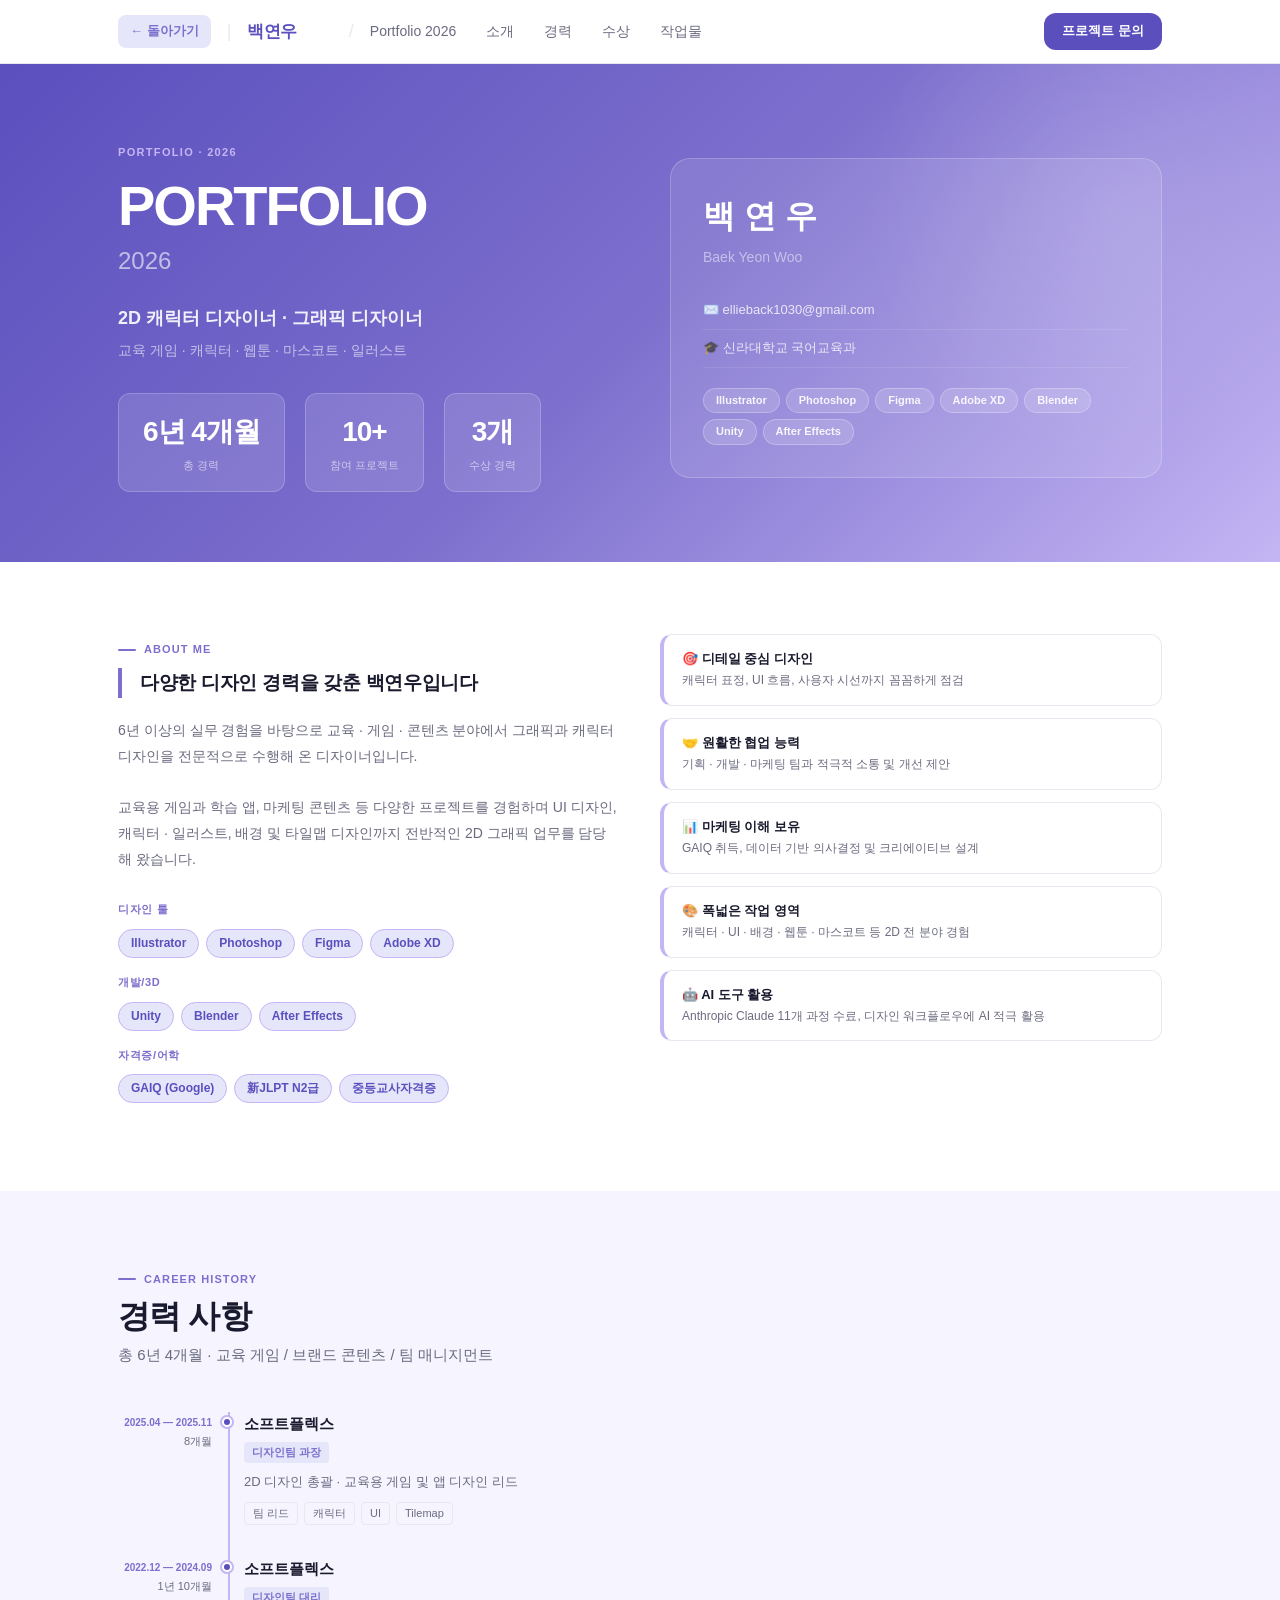
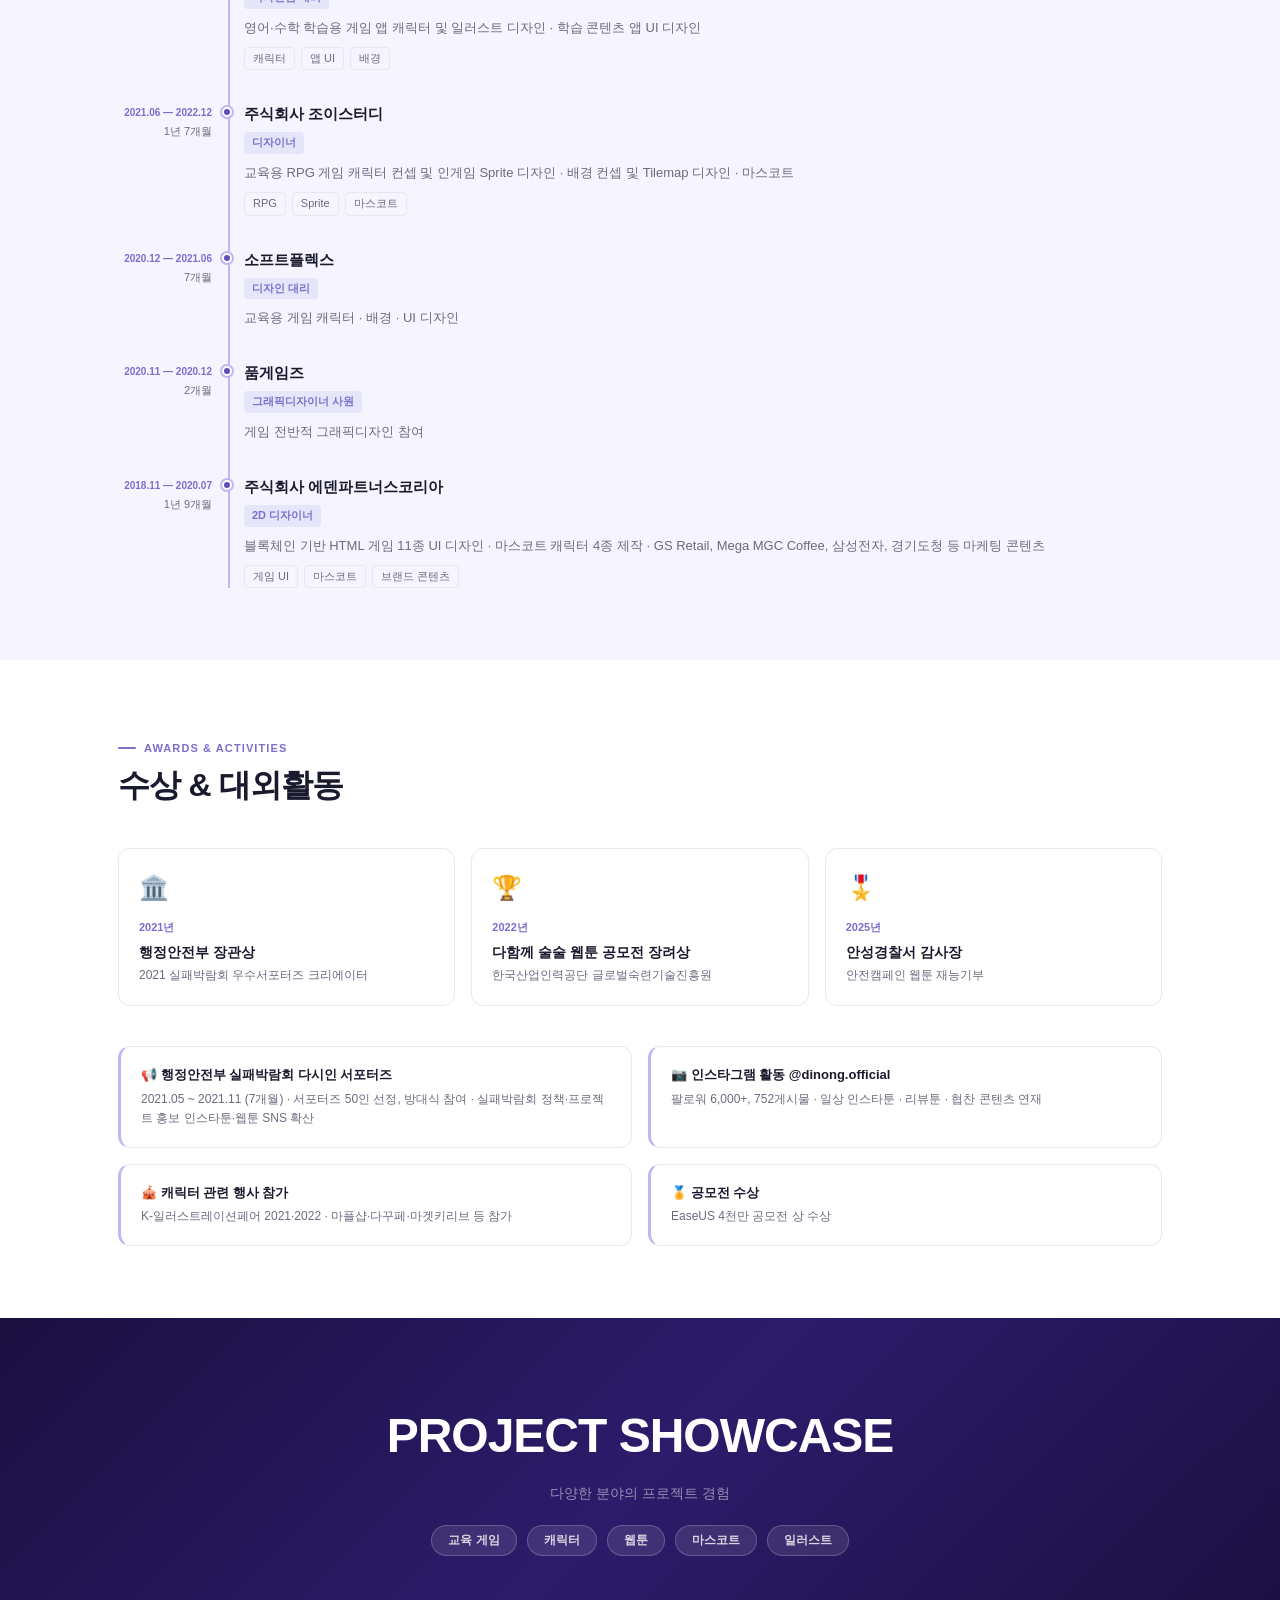
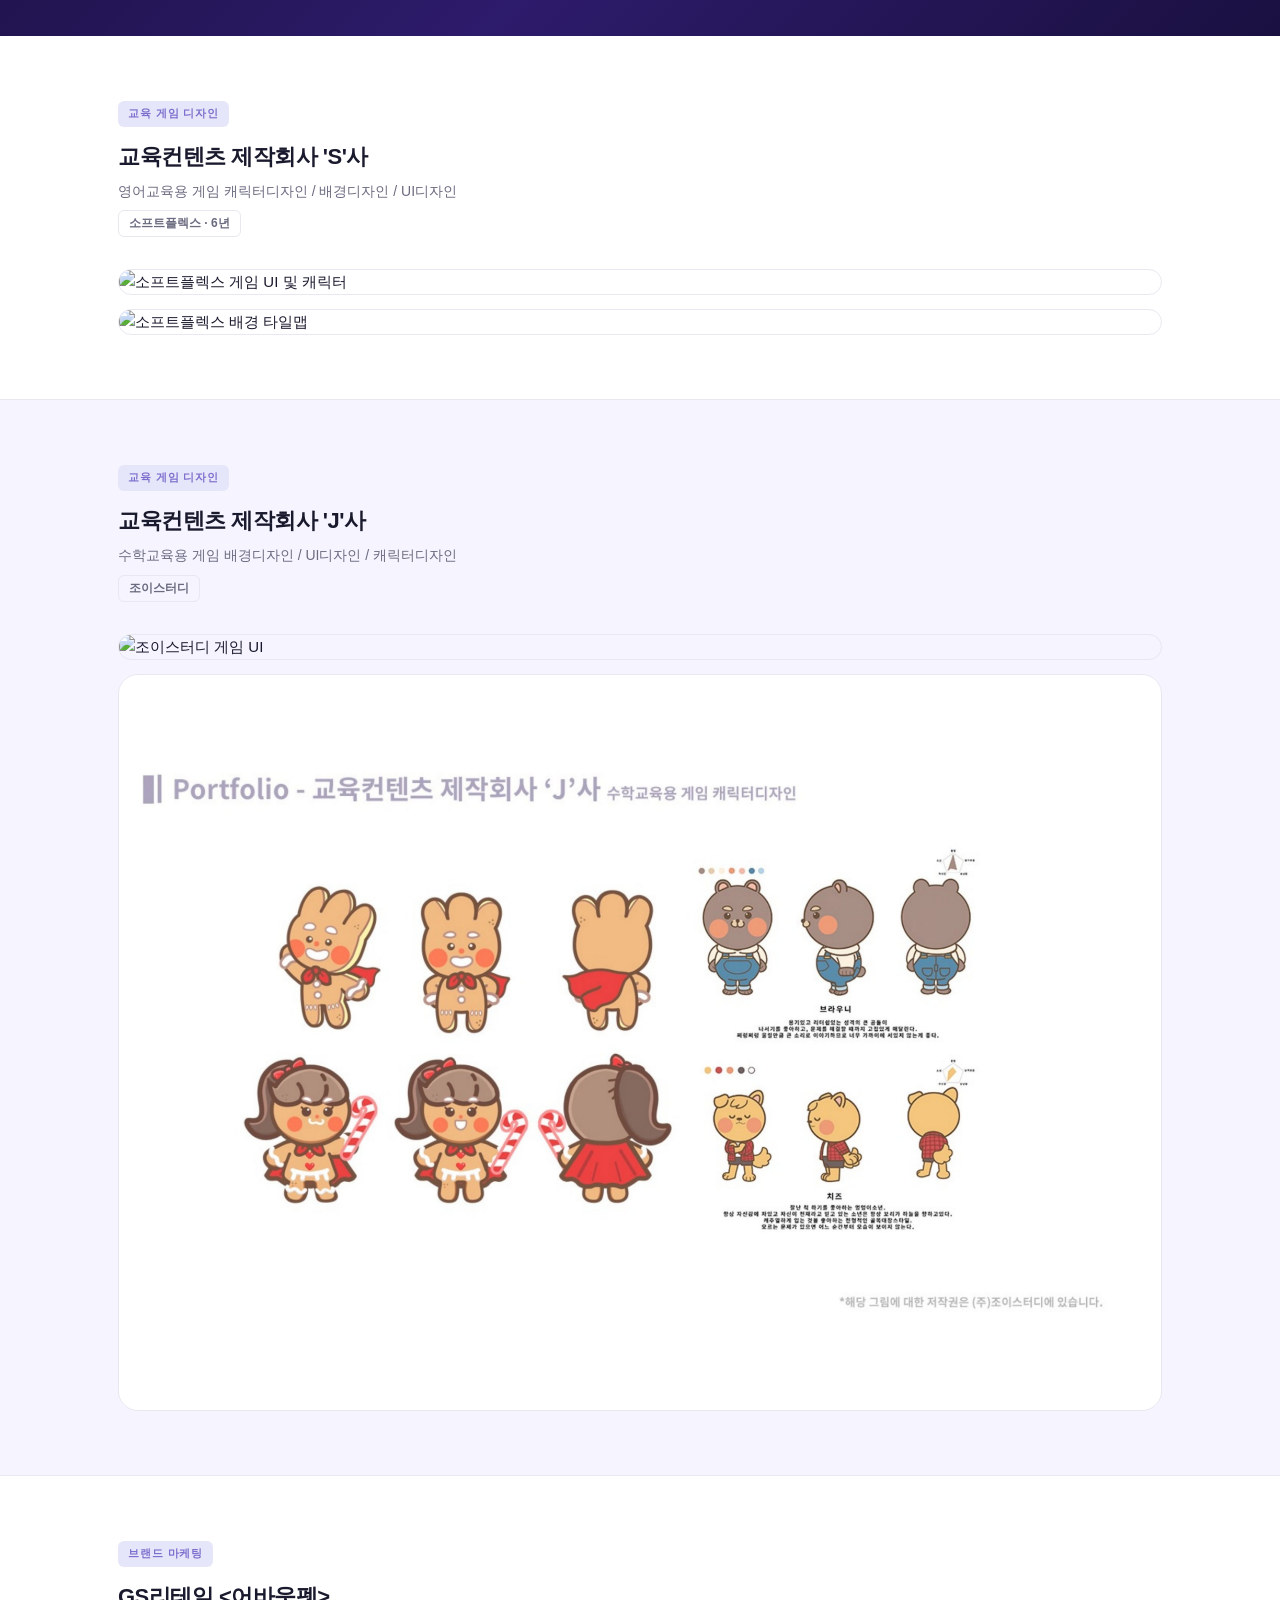
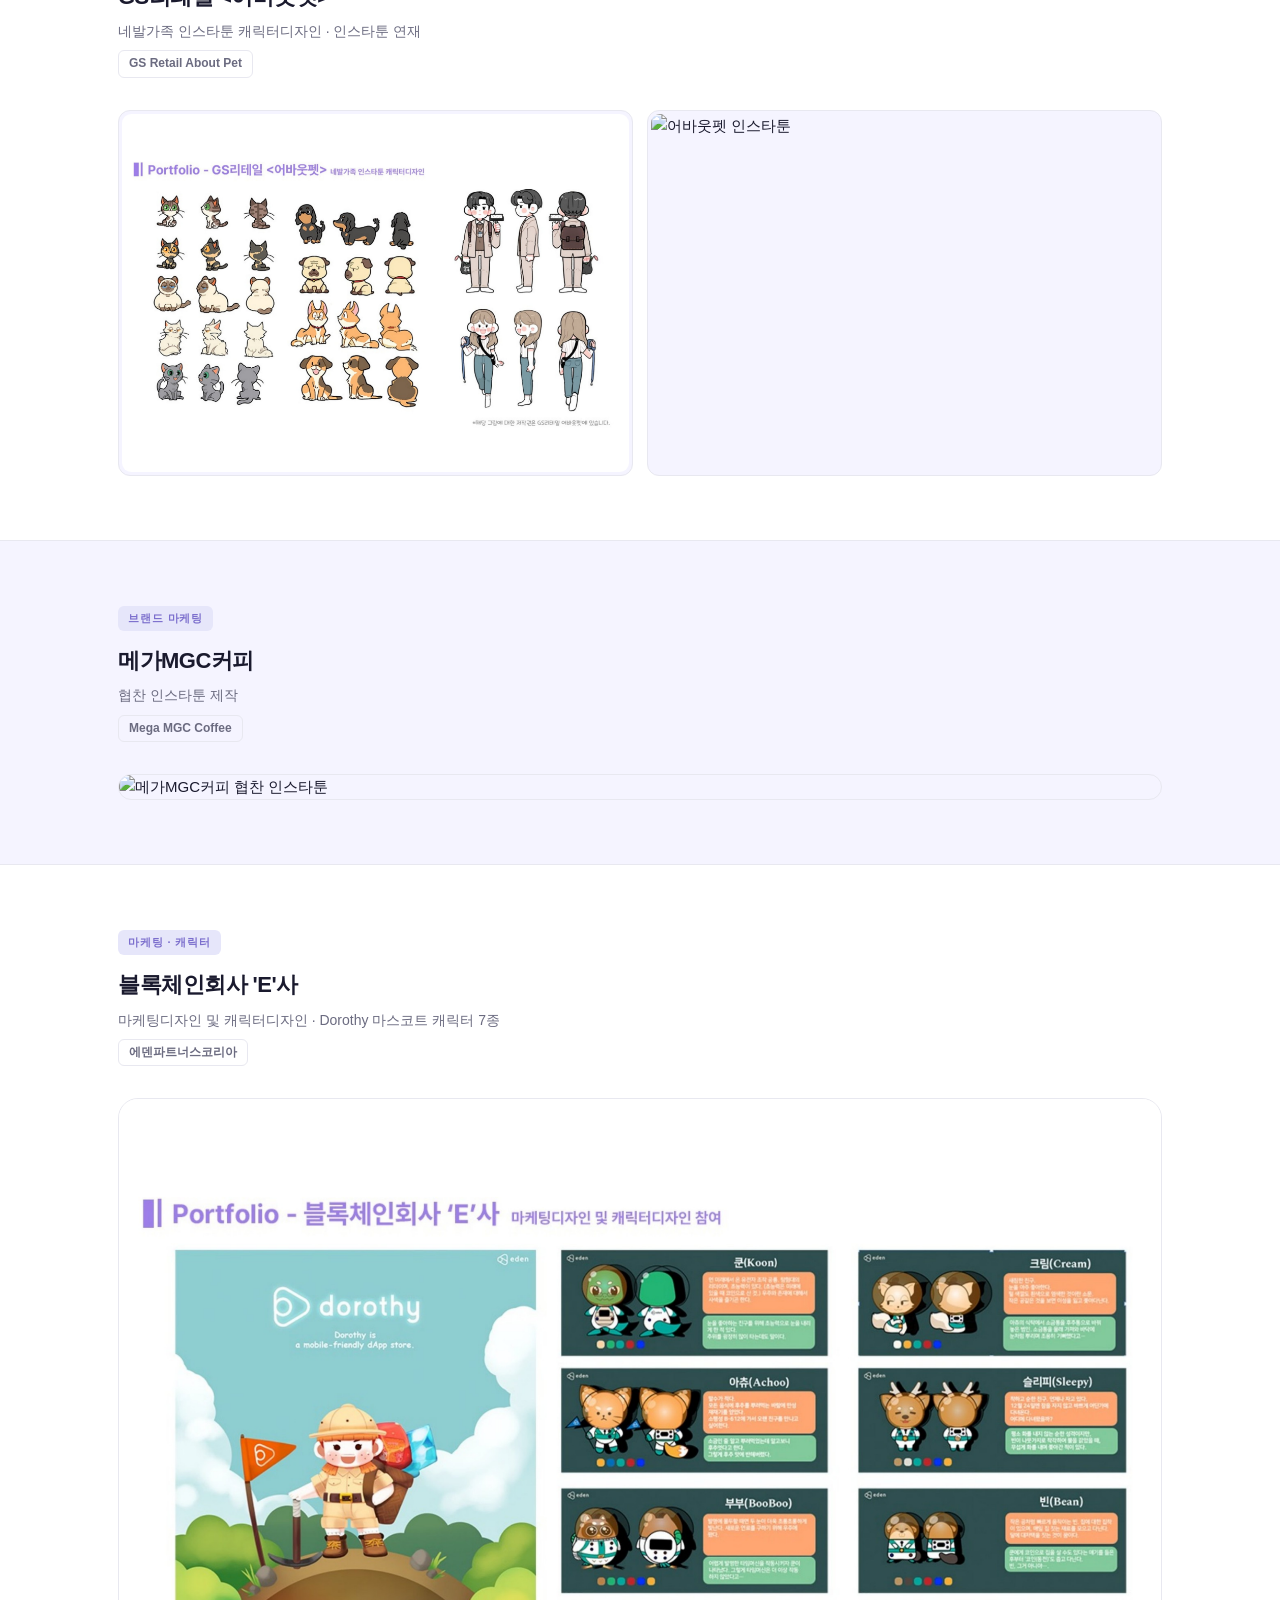
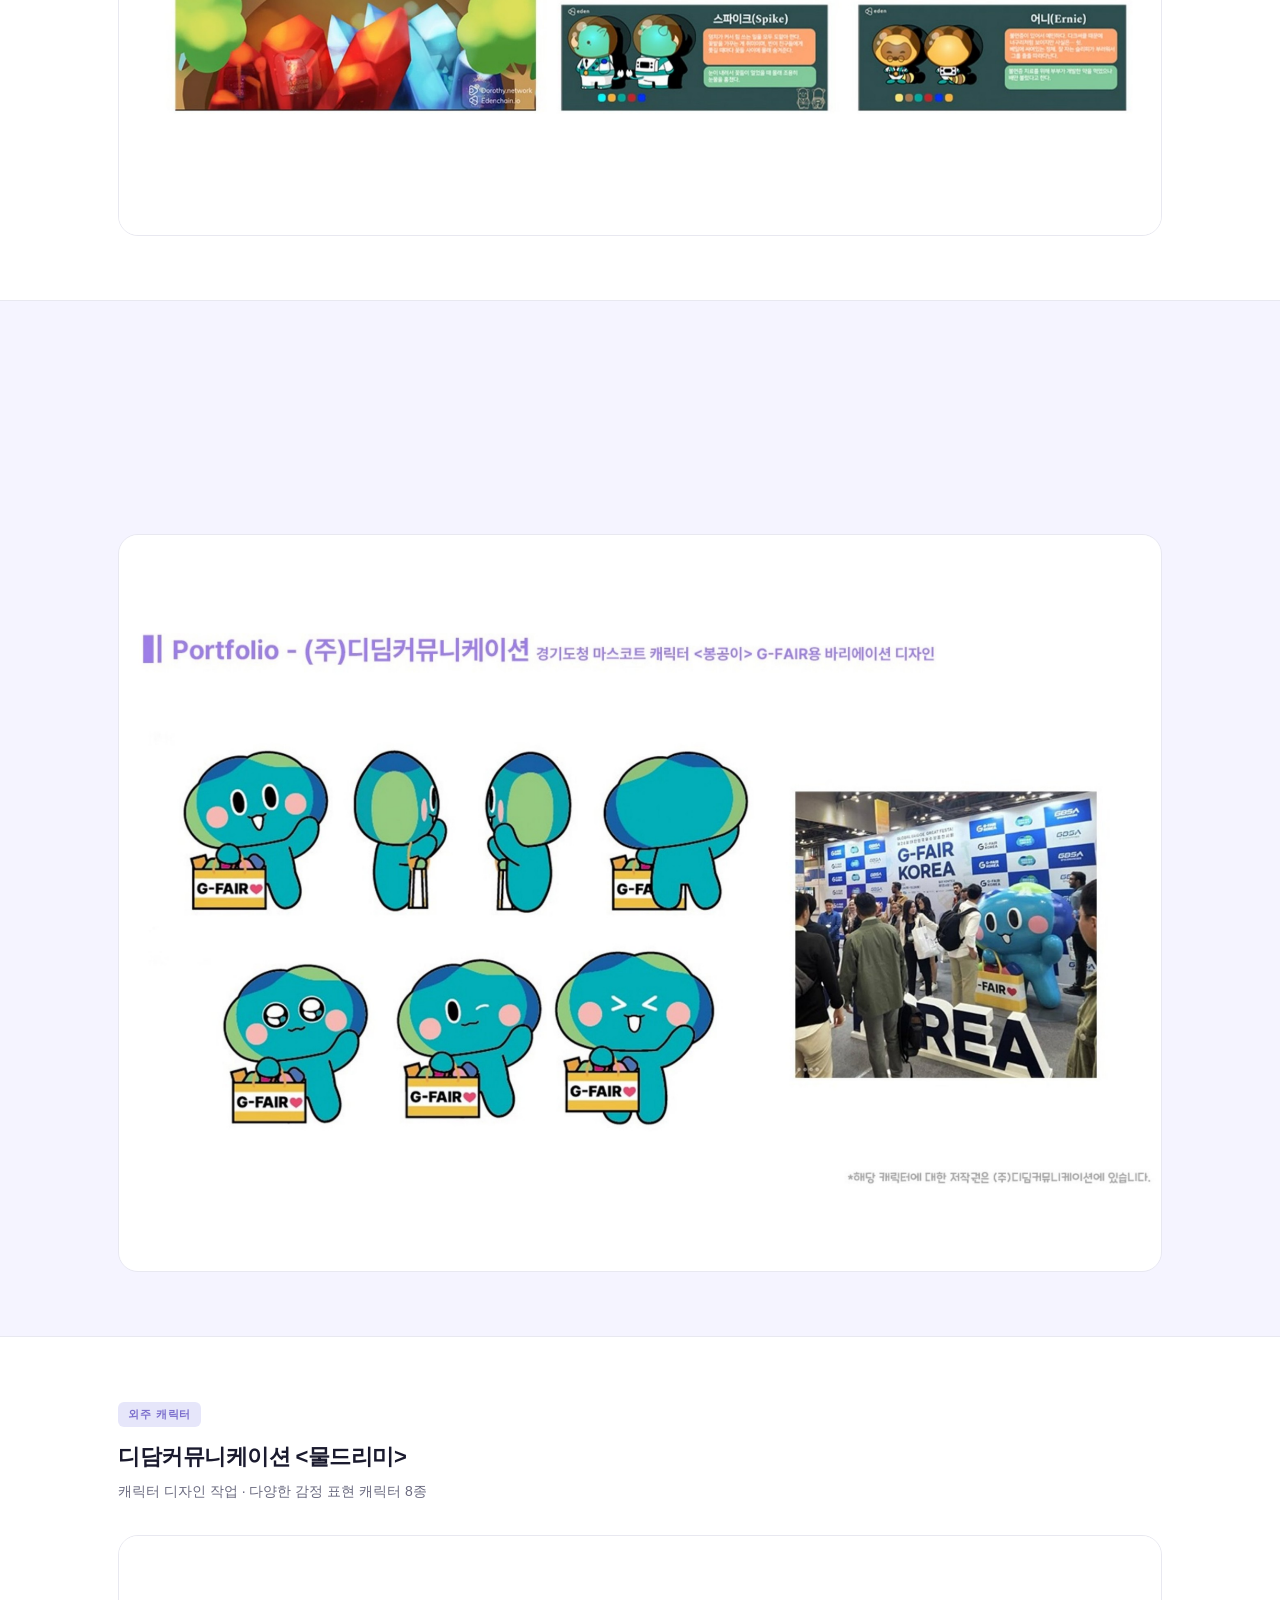
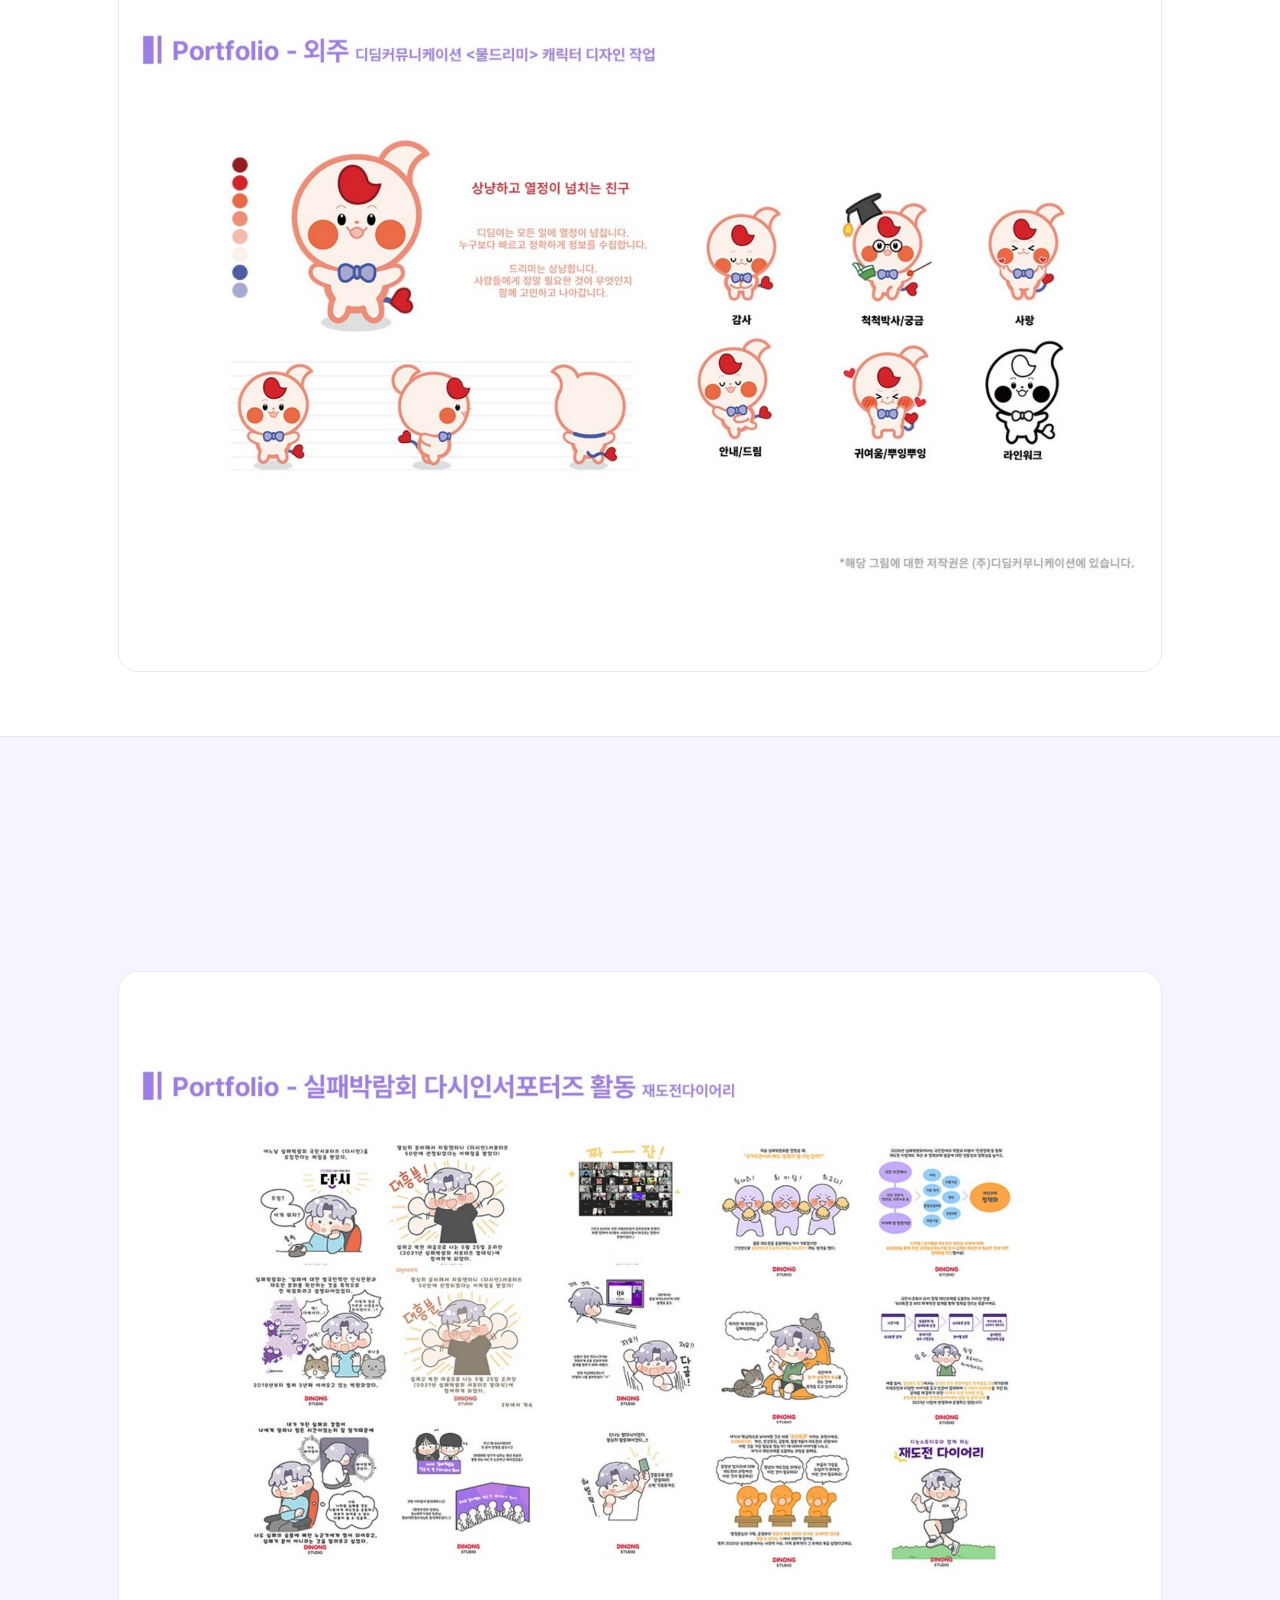
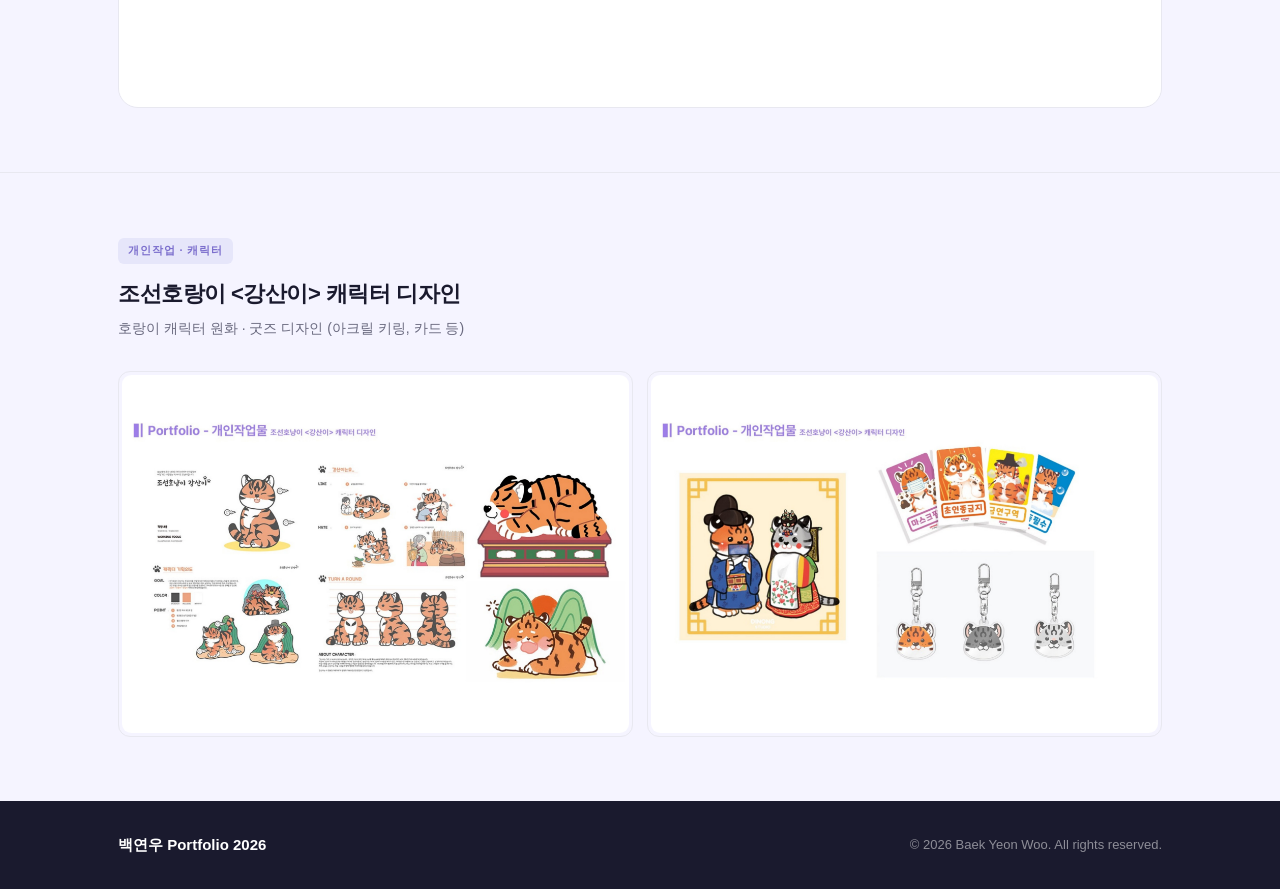
==== commit f5eef7fd: "Remove 인스타툰 연재 section from portfolio-works page Co-Authored-By: Claude Sonnet 4.6 <noreply@anthropi" ====
--- a/portfolio-works.html
+++ b/portfolio-works.html
@@ -588,20 +588,6 @@
       </div>
     </div>
 
-    <!-- 개인작업 인스타툰 -->
-    <div class="proj-section">
-      <div class="container">
-        <div class="proj-header fade-up">
-          <span class="proj-category">개인작업 · 인스타툰</span>
-          <div class="proj-title">인스타툰 연재</div>
-          <div class="proj-subtitle">@dinong.official · 후쿠오카에 가다, 일상인스타툰, 리뷰툰 연재 · 팔로워 6,000+</div>
-        </div>
-        <div class="img-full fade-up" style="transition-delay:.1s">
-          <img src="p10.png" alt="인스타툰 연재" />
-        </div>
-      </div>
-    </div>
-
     <!-- 개인작업 강산이 -->
     <div class="proj-section section-alt">
       <div class="container">
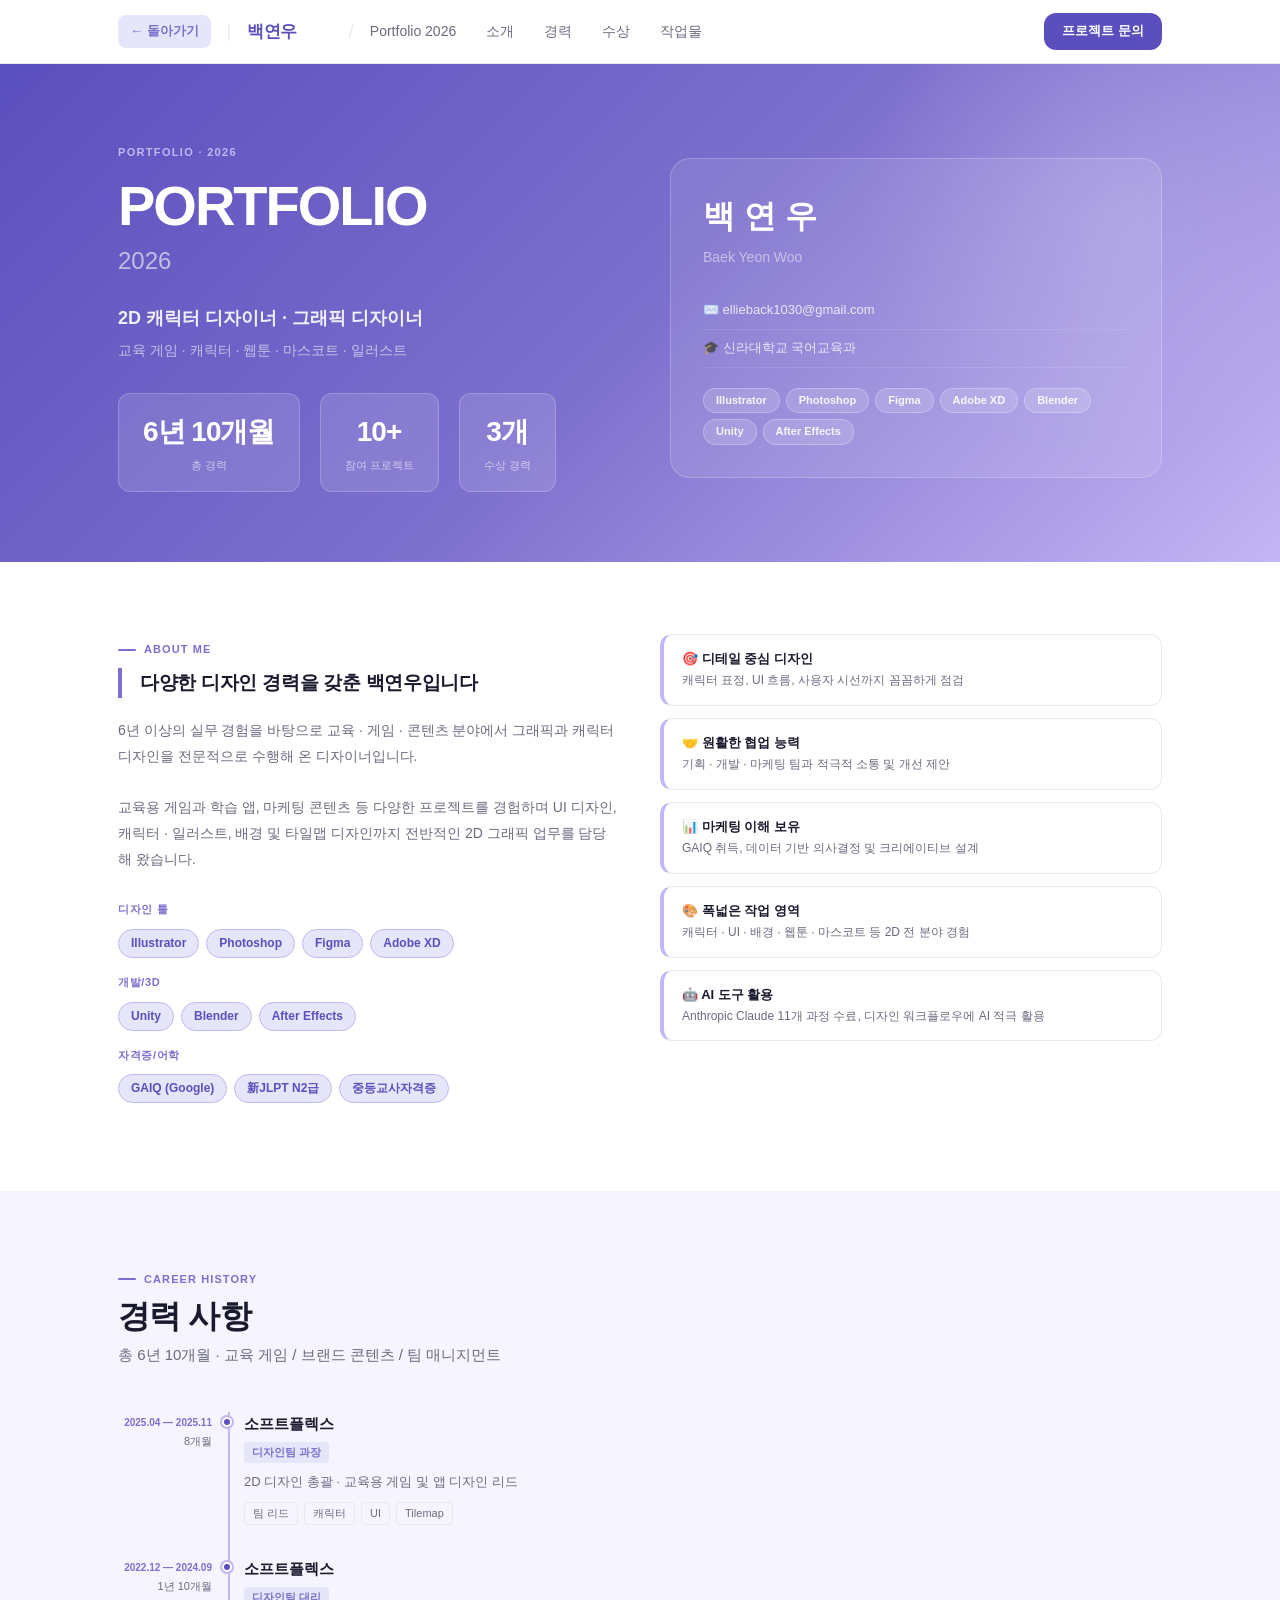
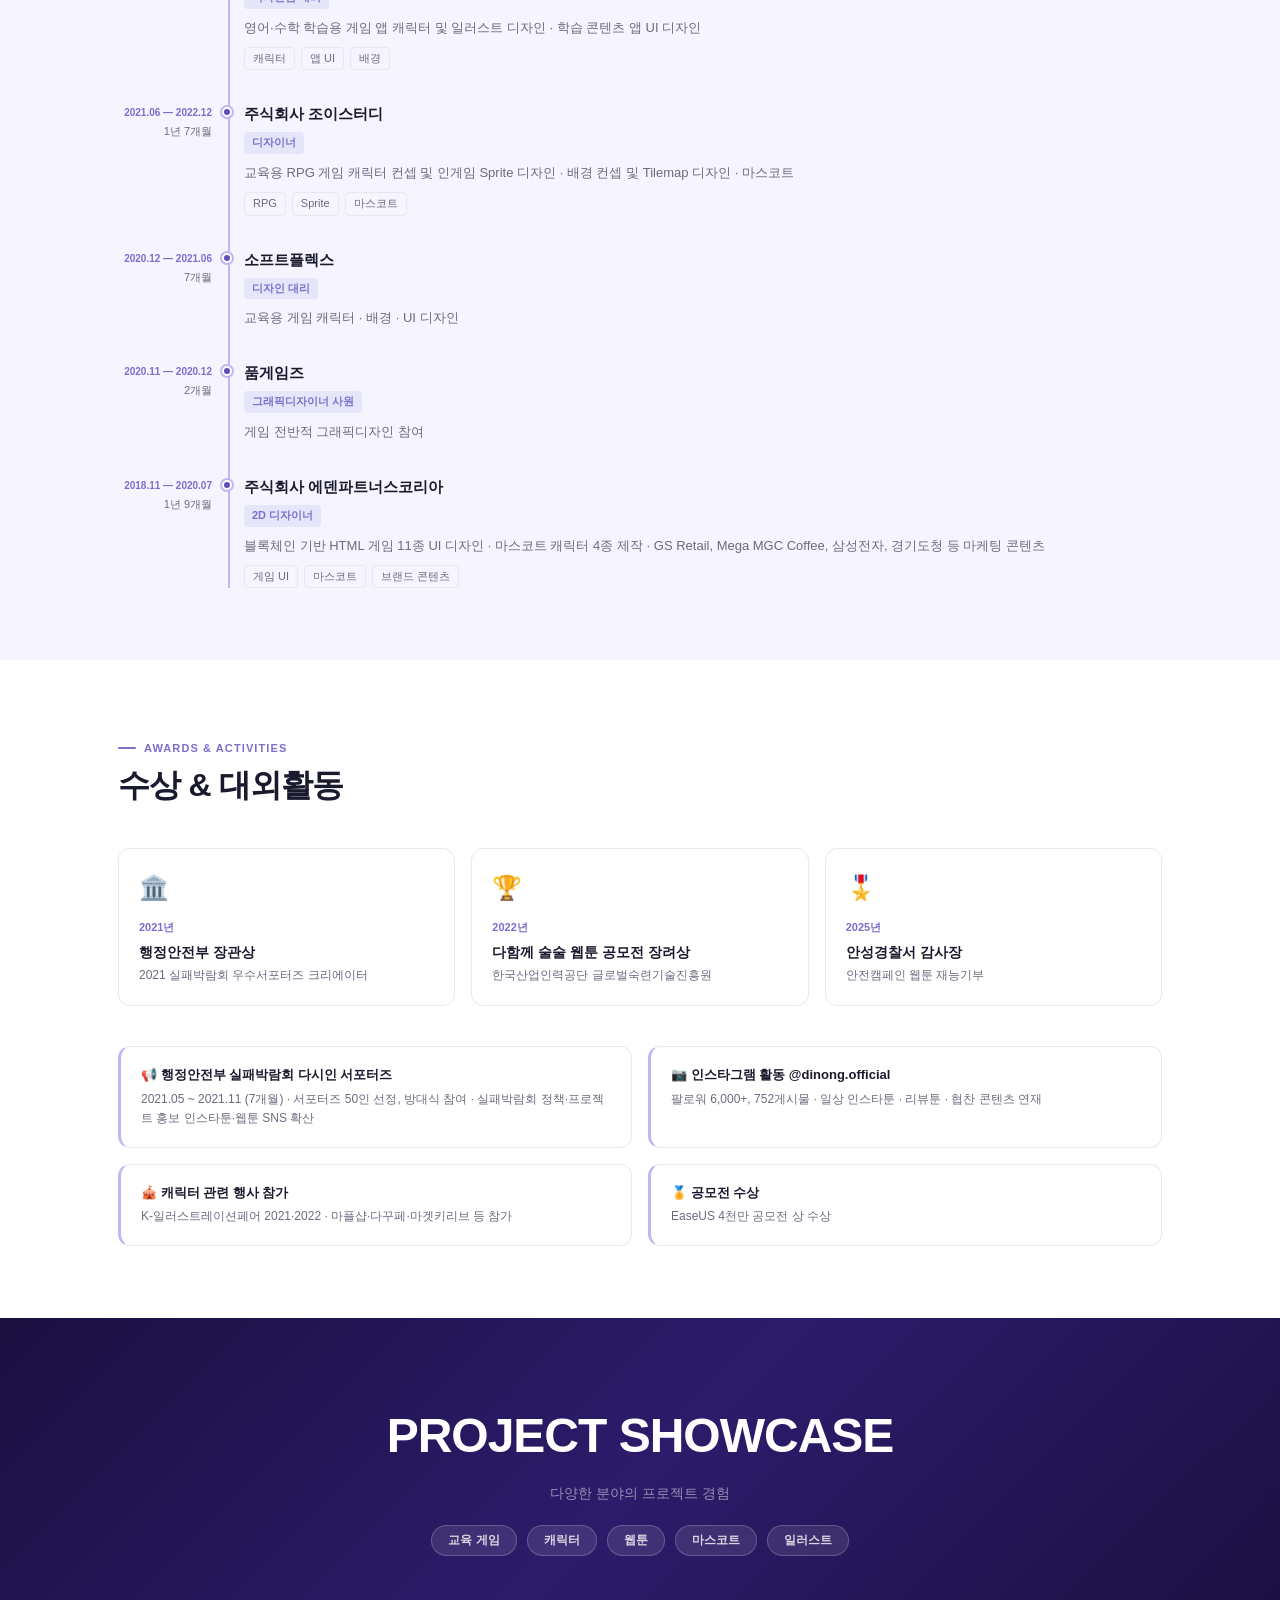
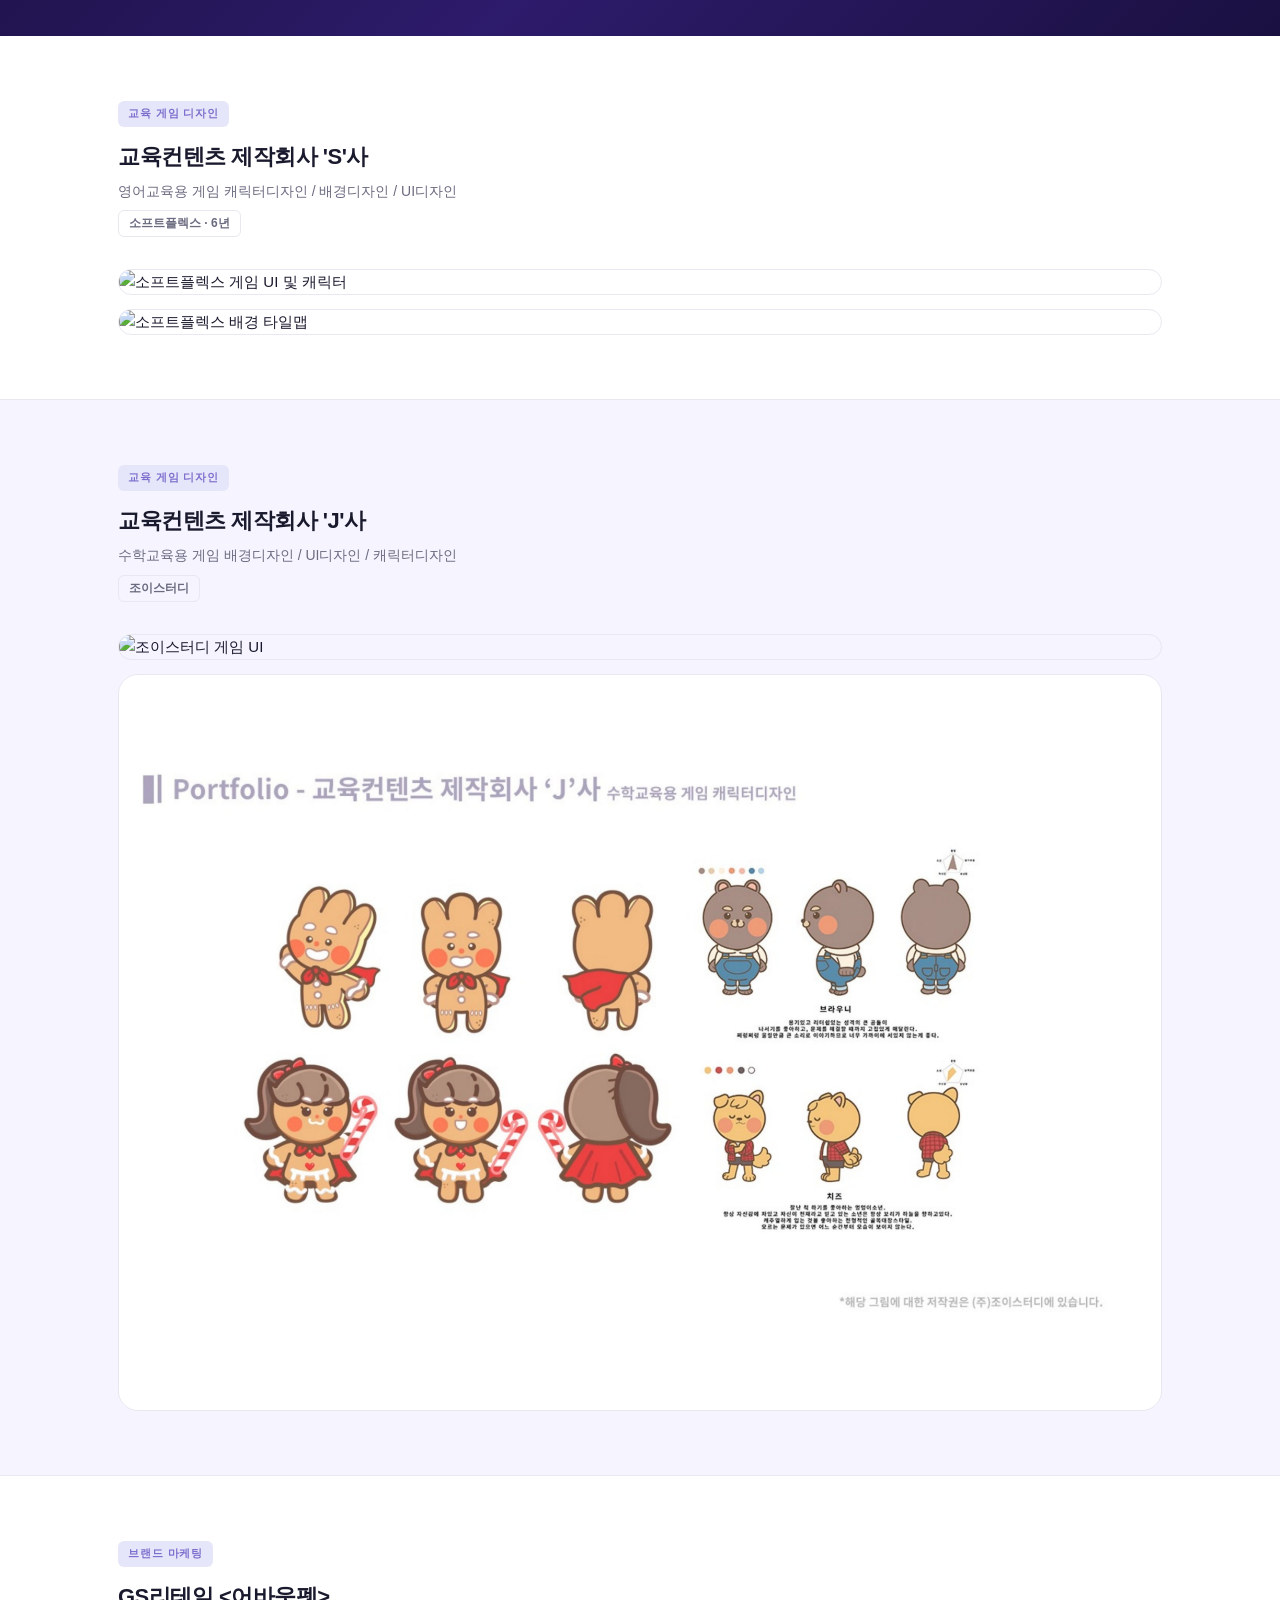
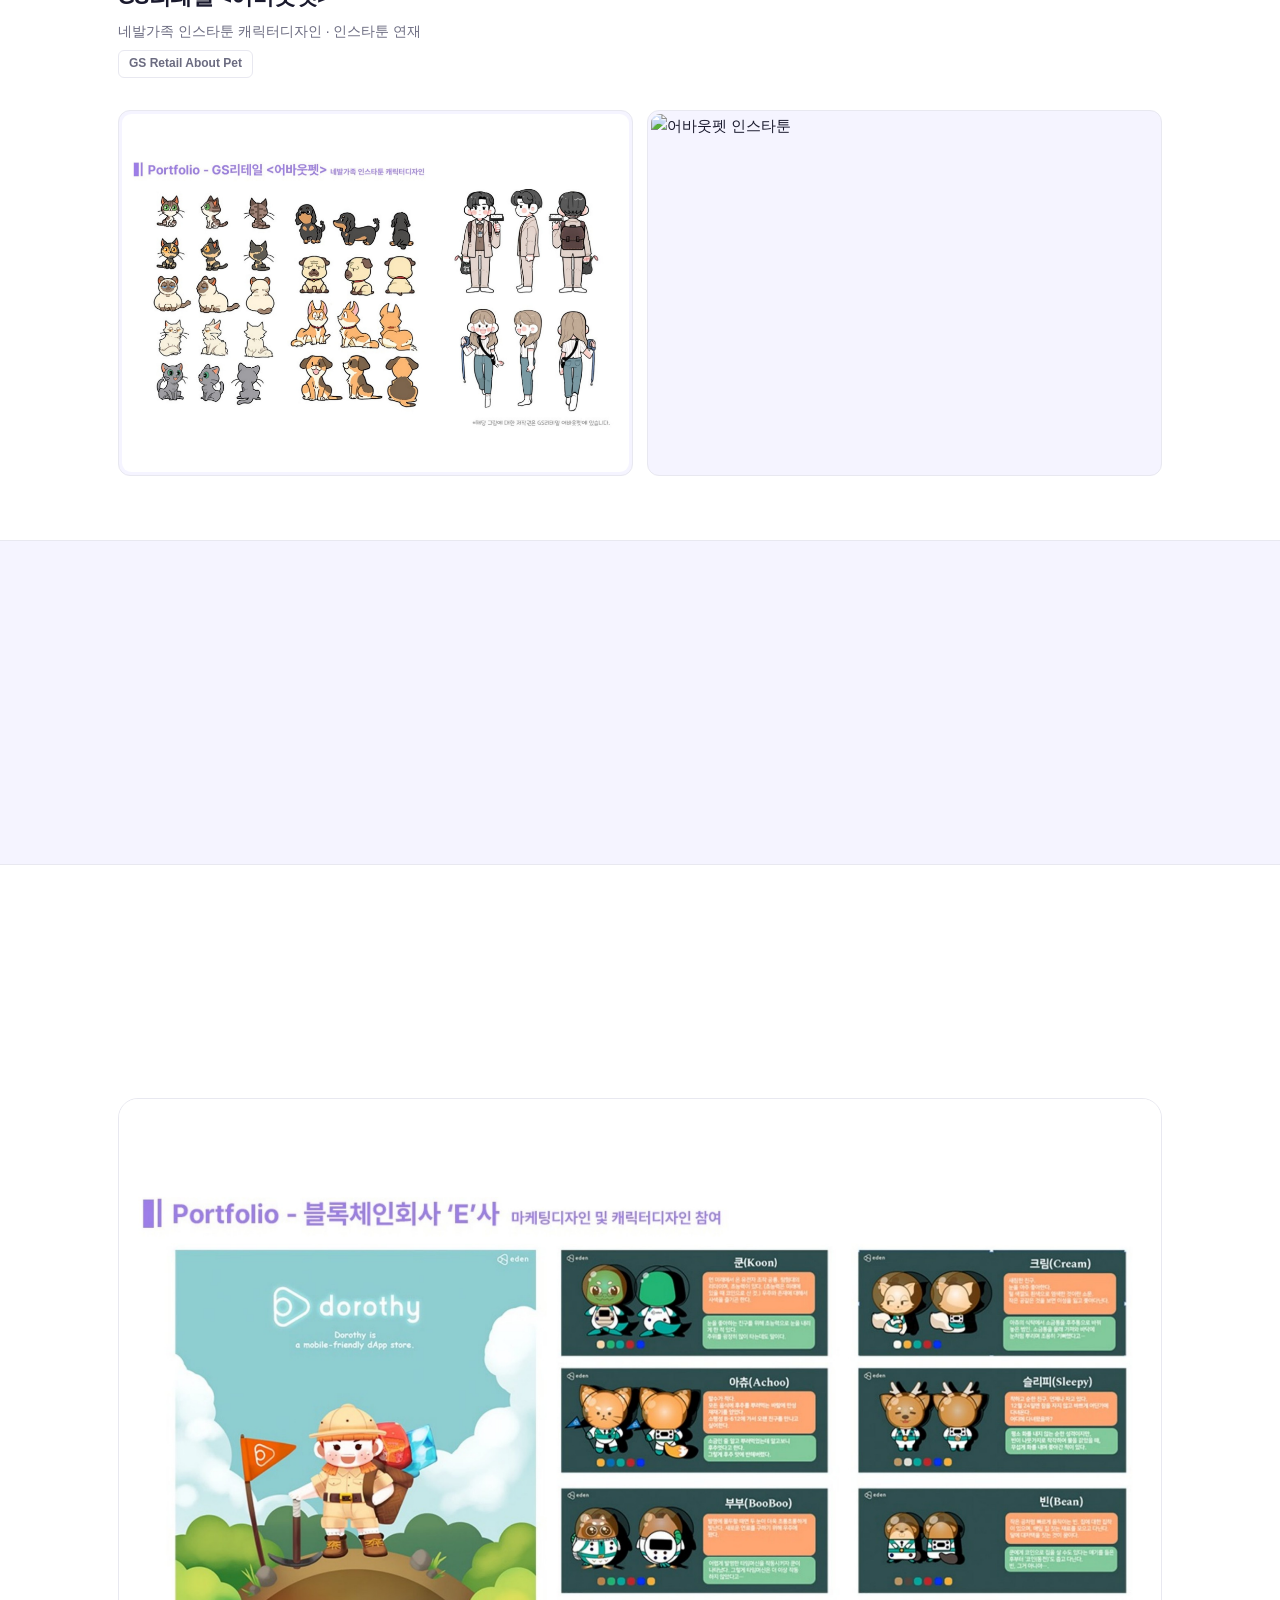
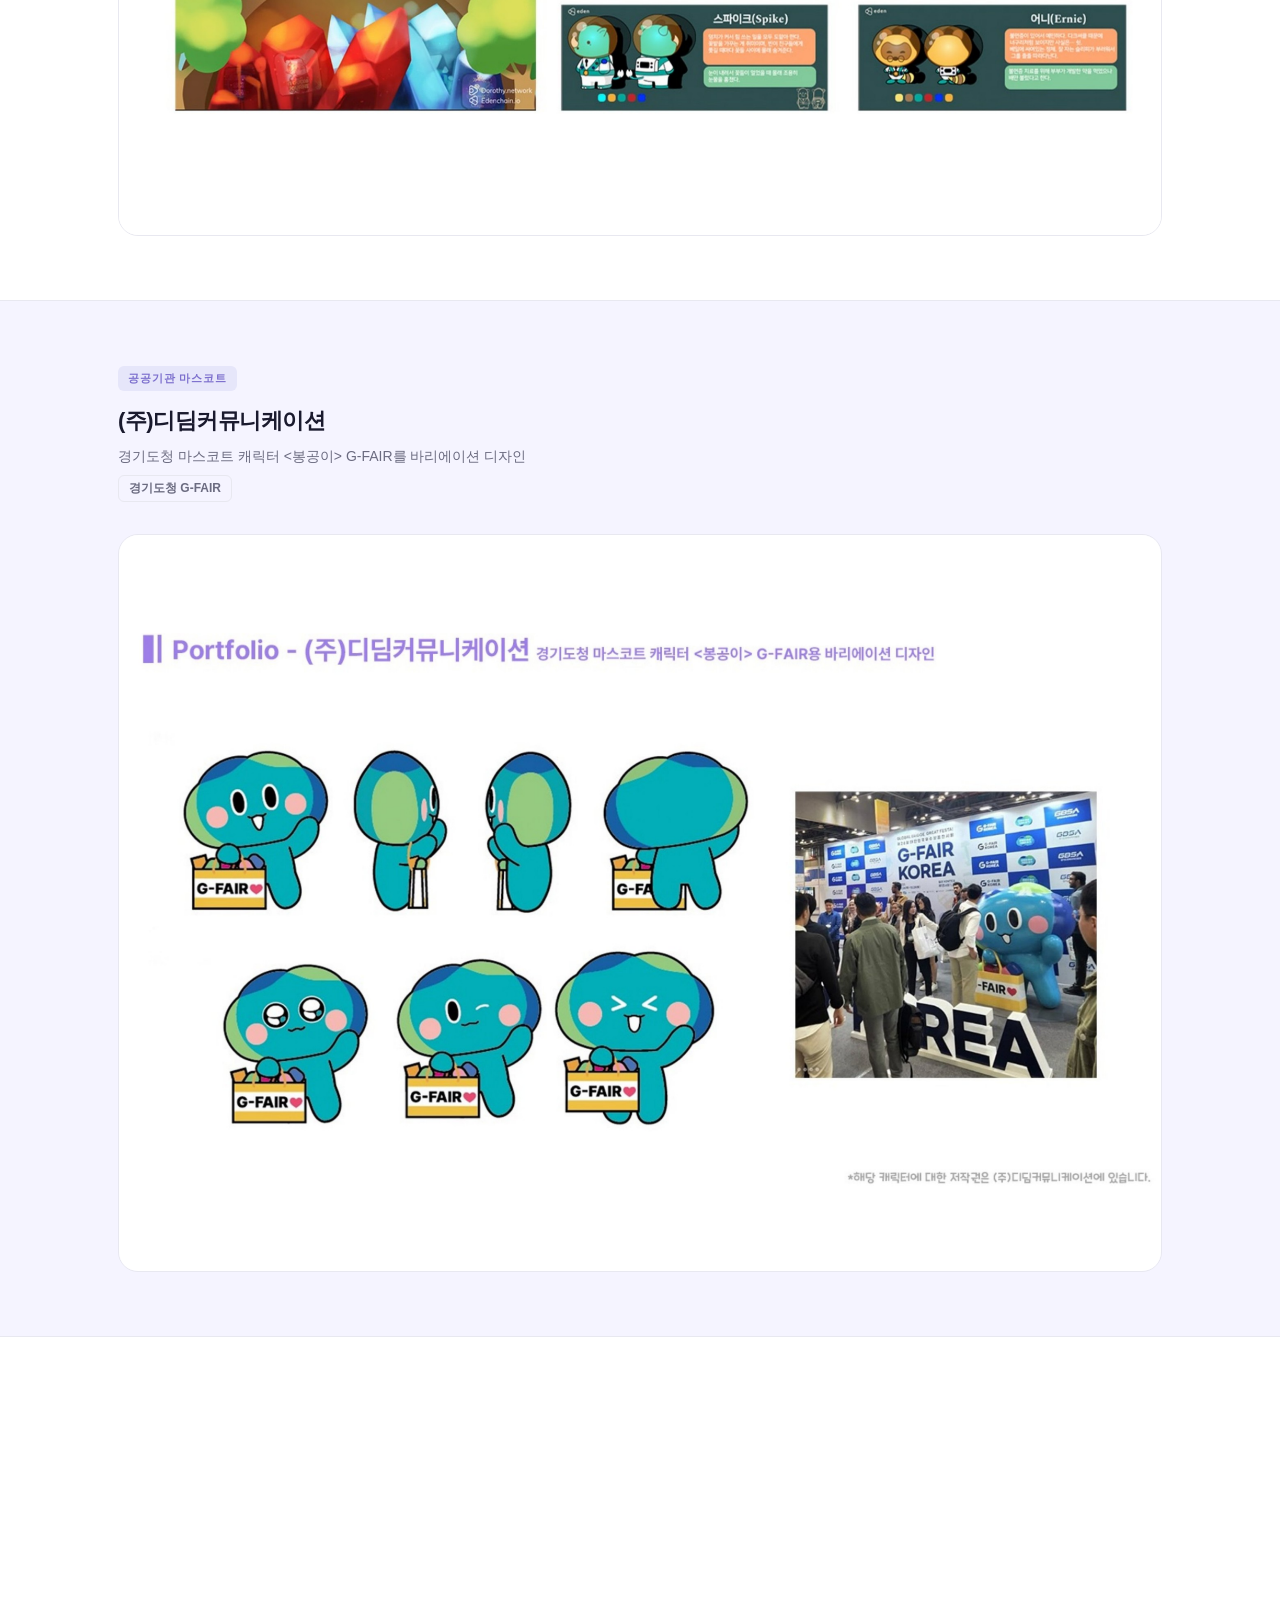
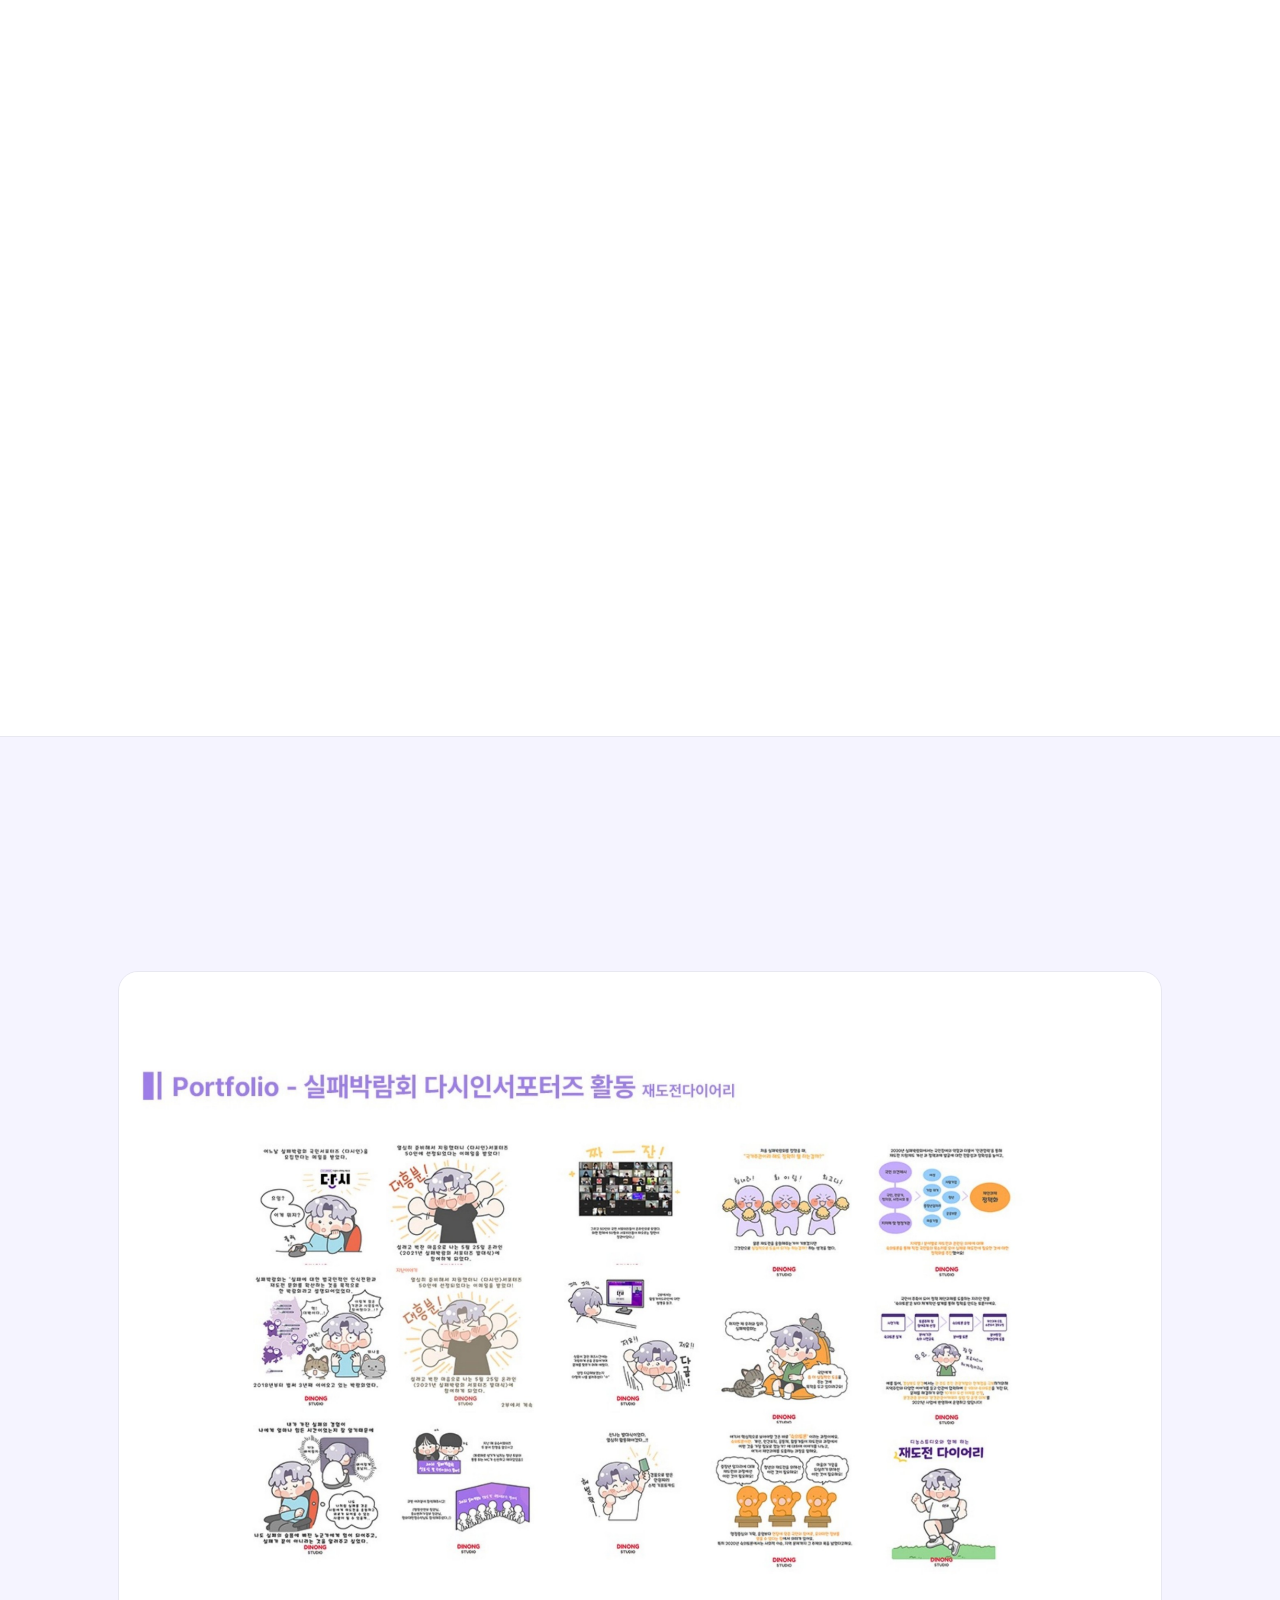
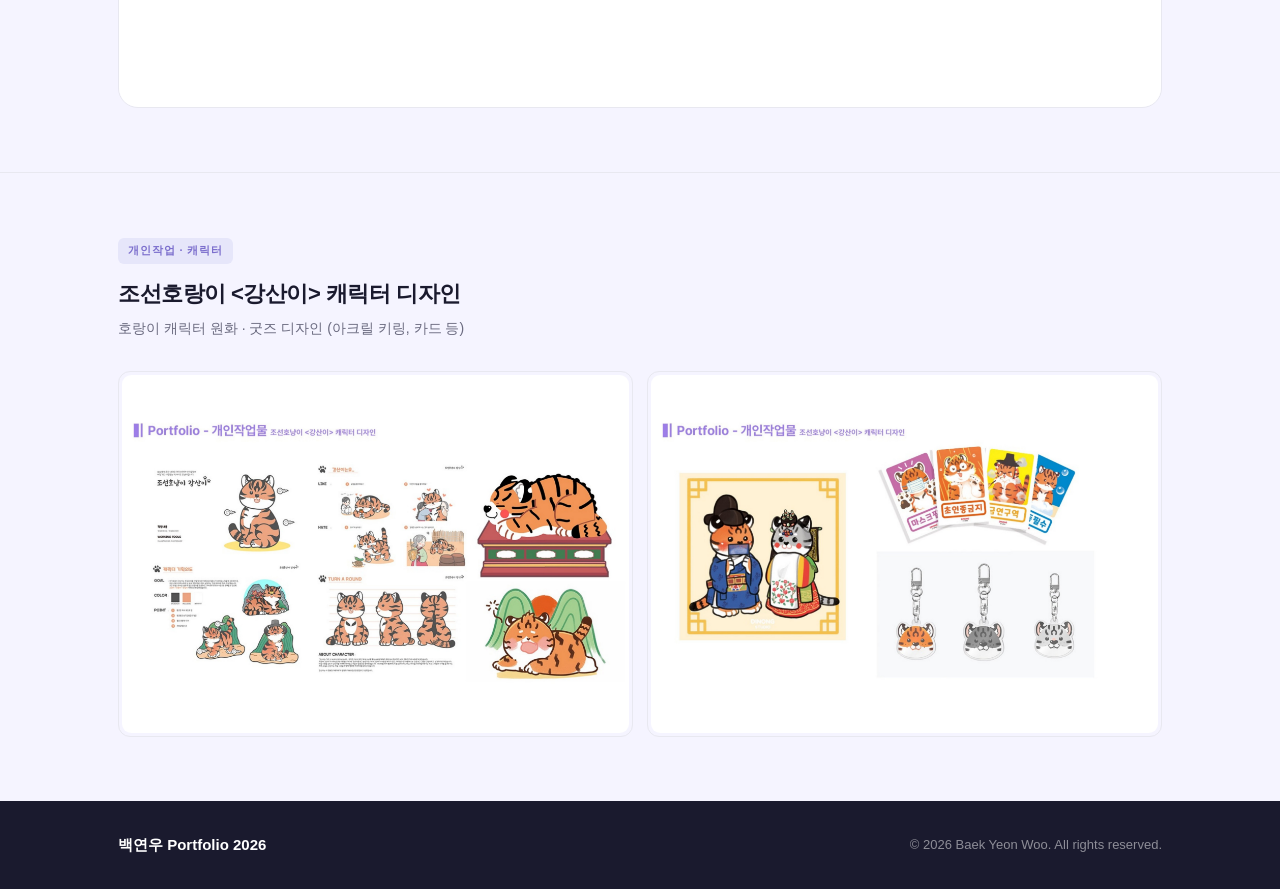
==== commit c1dd08bf: "총 실무 경력 표기를 6년 10개월로 변경" ====
--- a/portfolio-works.html
+++ b/portfolio-works.html
@@ -246,7 +246,7 @@
         <div class="cover-sub">교육 게임 · 캐릭터 · 웹툰 · 마스코트 · 일러스트</div>
         <div class="cover-stats">
           <div class="cover-stat">
-            <div class="cover-stat-val">6년 4개월</div>
+            <div class="cover-stat-val">6년 10개월</div>
             <div class="cover-stat-label">총 경력</div>
           </div>
           <div class="cover-stat">
@@ -339,7 +339,7 @@
       <div class="sec-header fade-up">
         <div class="sec-label">Career History</div>
         <h2 class="sec-h2">경력 사항</h2>
-        <p class="sec-lead">총 6년 4개월 · 교육 게임 / 브랜드 콘텐츠 / 팀 매니지먼트</p>
+        <p class="sec-lead">총 6년 10개월 · 교육 게임 / 브랜드 콘텐츠 / 팀 매니지먼트</p>
       </div>
       <div class="tl fade-up" style="transition-delay:.1s">
         <div class="tl-item">
--- a/style.css
+++ b/style.css
@@ -94,6 +94,17 @@
   background: transparent; color: var(--fg-muted); border: 1px solid var(--border);
 }
 .btn-ghost:hover { background: var(--lavender-bg); color: var(--lavender-deep); }
+.btn-pdf-cta {
+  background: var(--lavender-deep); color: #fff;
+  padding: 12px 24px; font-size: 15px; gap: 8px;
+  box-shadow: 0 4px 16px rgba(90,75,200,.30);
+  border: none;
+}
+.btn-pdf-cta:hover {
+  background: #4a3fad;
+  box-shadow: 0 6px 20px rgba(90,75,200,.45);
+  transform: translateY(-2px);
+}
 
 /* ════════════════════════
    SECTION COMMON
@@ -140,3 +151,137 @@
   display: flex; align-items: center; justify-content: space-between;
 }
 .footer-logo { color: var(--white); font-weight: 700; font-size: 15px; }
+
+/* ═════════════════════════════════
+   SHORTS
+═════════════════════════ */
+.shorts-shelf {
+  display: flex;
+  gap: 16px;
+  overflow-x: auto;
+  padding: 8px 4px 20px;
+  scroll-snap-type: x mandatory;
+  -webkit-overflow-scrolling: touch;
+}
+.shorts-shelf::-webkit-scrollbar { height: 8px; }
+.shorts-shelf::-webkit-scrollbar-track { background: var(--lavender-bg); border-radius: 8px; }
+.shorts-shelf::-webkit-scrollbar-thumb { background: var(--lavender-mid); border-radius: 8px; }
+.short-card {
+  flex: 0 0 172px;
+  scroll-snap-align: start;
+  background: none;
+  border: none;
+  cursor: pointer;
+  text-align: left;
+  font: inherit;
+  color: inherit;
+  padding: 0;
+}
+.short-thumb {
+  position: relative;
+  display: block;
+  aspect-ratio: 9 / 16;
+  border-radius: var(--radius-lg);
+  overflow: hidden;
+  background: #141432;
+  box-shadow: 0 10px 26px rgba(91,79,190,.20);
+}
+.short-thumb img {
+  width: 100%;
+  height: 100%;
+  object-fit: cover;
+  transition: transform .35s ease;
+}
+.short-card:hover .short-thumb img,
+.short-card:focus-visible .short-thumb img { transform: scale(1.07); }
+.short-play {
+  position: absolute;
+  inset: 0;
+  display: flex;
+  align-items: center;
+  justify-content: center;
+  background: linear-gradient(to top, rgba(18,14,55,.5), transparent 55%);
+}
+.short-play svg {
+  width: 48px;
+  height: 48px;
+  padding: 12px;
+  border-radius: 50%;
+  background: rgba(255,255,255,.92);
+  color: var(--lavender-deep);
+  box-shadow: 0 6px 18px rgba(0,0,0,.3);
+  transition: transform .25s ease;
+}
+.short-card:hover .short-play svg { transform: scale(1.12); }
+.short-title {
+  display: block;
+  margin-top: 10px;
+  font-size: 13.5px;
+  font-weight: 600;
+  line-height: 1.45;
+  display: -webkit-box;
+  -webkit-line-clamp: 2;
+  -webkit-box-orient: vertical;
+  overflow: hidden;
+}
+/* Shorts modal */
+.short-modal {
+  position: fixed;
+  inset: 0;
+  z-index: 300;
+  display: none;
+  align-items: center;
+  justify-content: center;
+  padding: 20px;
+}
+.short-modal.open { display: flex; }
+.short-modal-backdrop {
+  position: absolute;
+  inset: 0;
+  background: rgba(18,14,50,.75);
+  backdrop-filter: blur(4px);
+}
+.short-modal-box {
+  position: relative;
+  z-index: 1;
+  width: min(340px, 86vw);
+}
+.short-modal-video {
+  aspect-ratio: 9 / 16;
+  border-radius: var(--radius-lg);
+  overflow: hidden;
+  background: #000;
+  box-shadow: 0 24px 80px rgba(0,0,0,.55);
+}
+.short-modal-video iframe {
+  width: 100%;
+  height: 100%;
+  border: 0;
+}
+.short-modal-close {
+  position: absolute;
+  top: -46px;
+  right: 0;
+  width: 36px;
+  height: 36px;
+  border: none;
+  border-radius: 50%;
+  background: rgba(255,255,255,.14);
+  color: #fff;
+  font-size: 16px;
+  cursor: pointer;
+  line-height: 1;
+}
+.short-modal-close:hover { background: rgba(255,255,255,.28); }
+.short-modal-link {
+  display: block;
+  text-align: center;
+  margin-top: 14px;
+  color: #fff;
+  font-size: 13.5px;
+  opacity: .85;
+}
+.short-modal-link:hover { opacity: 1; text-decoration: underline; }
+@media (max-width: 640px) {
+  .short-card { flex-basis: 148px; }
+}
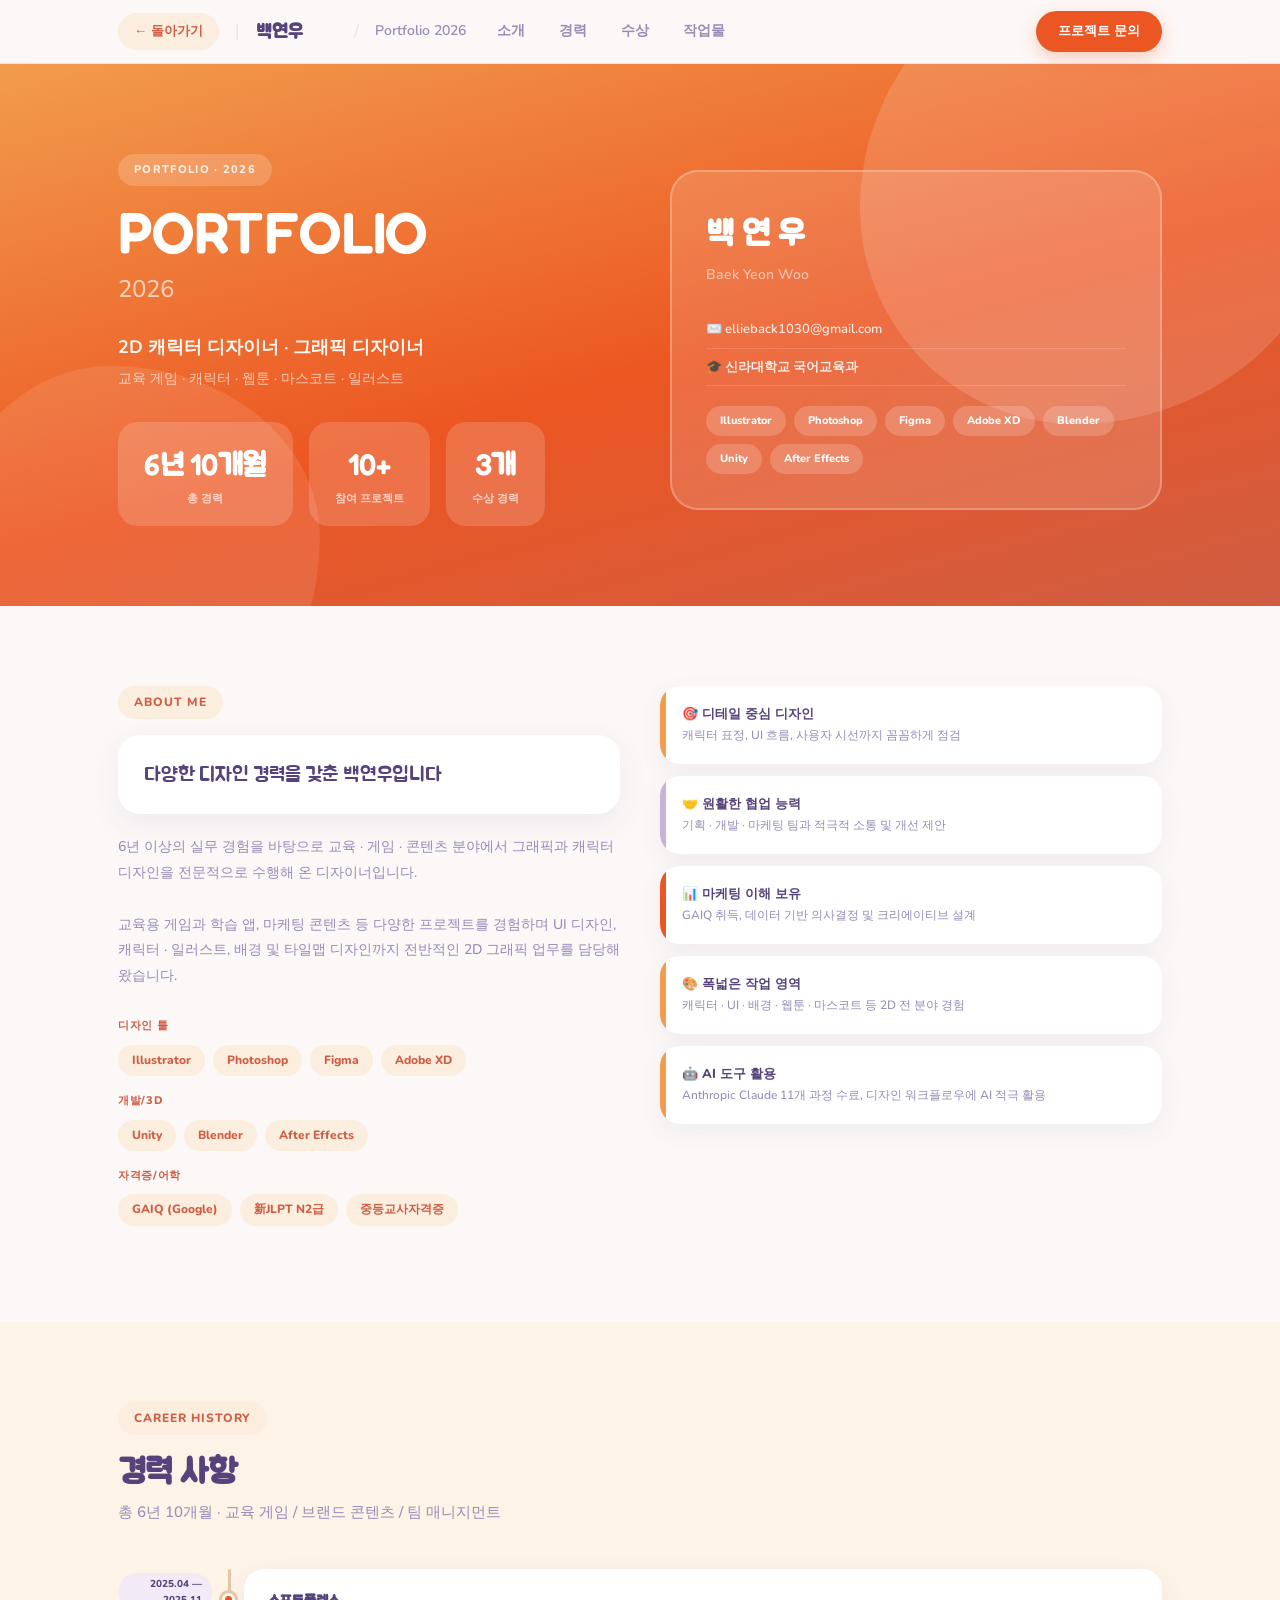
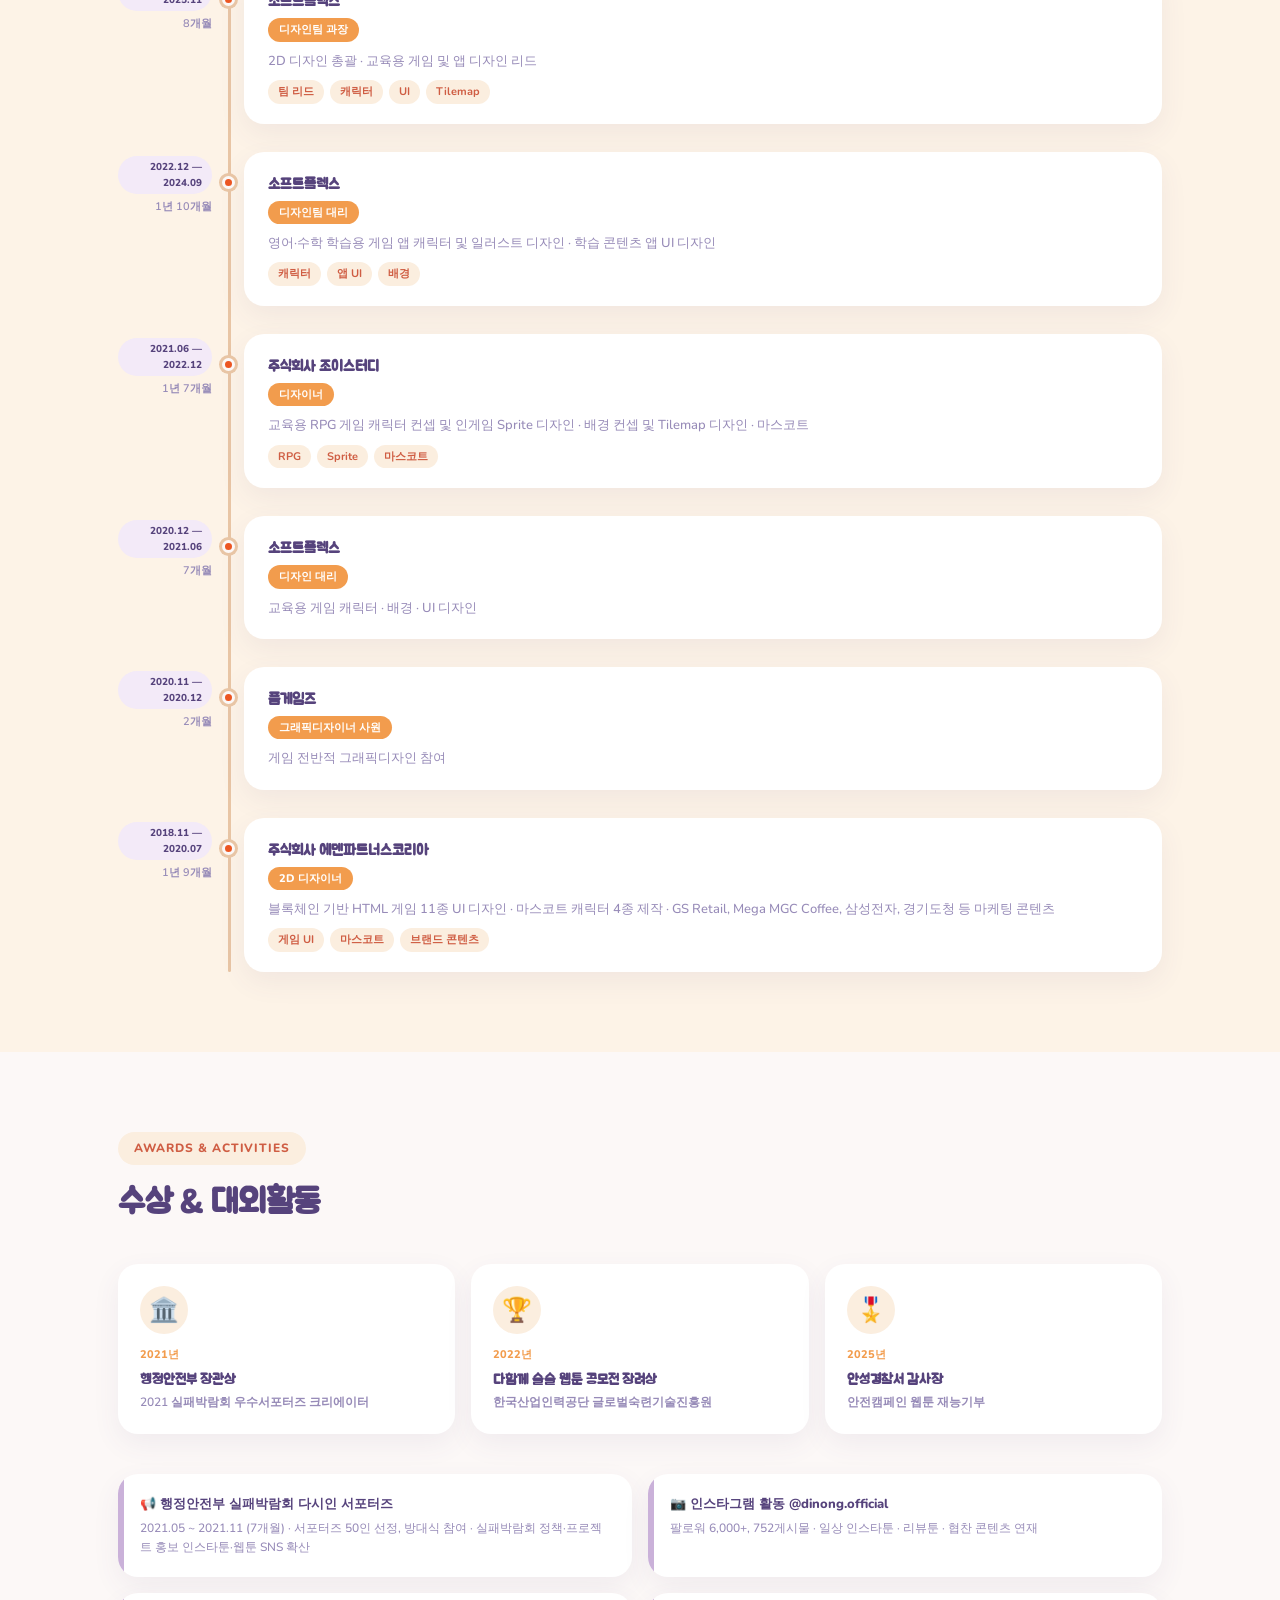
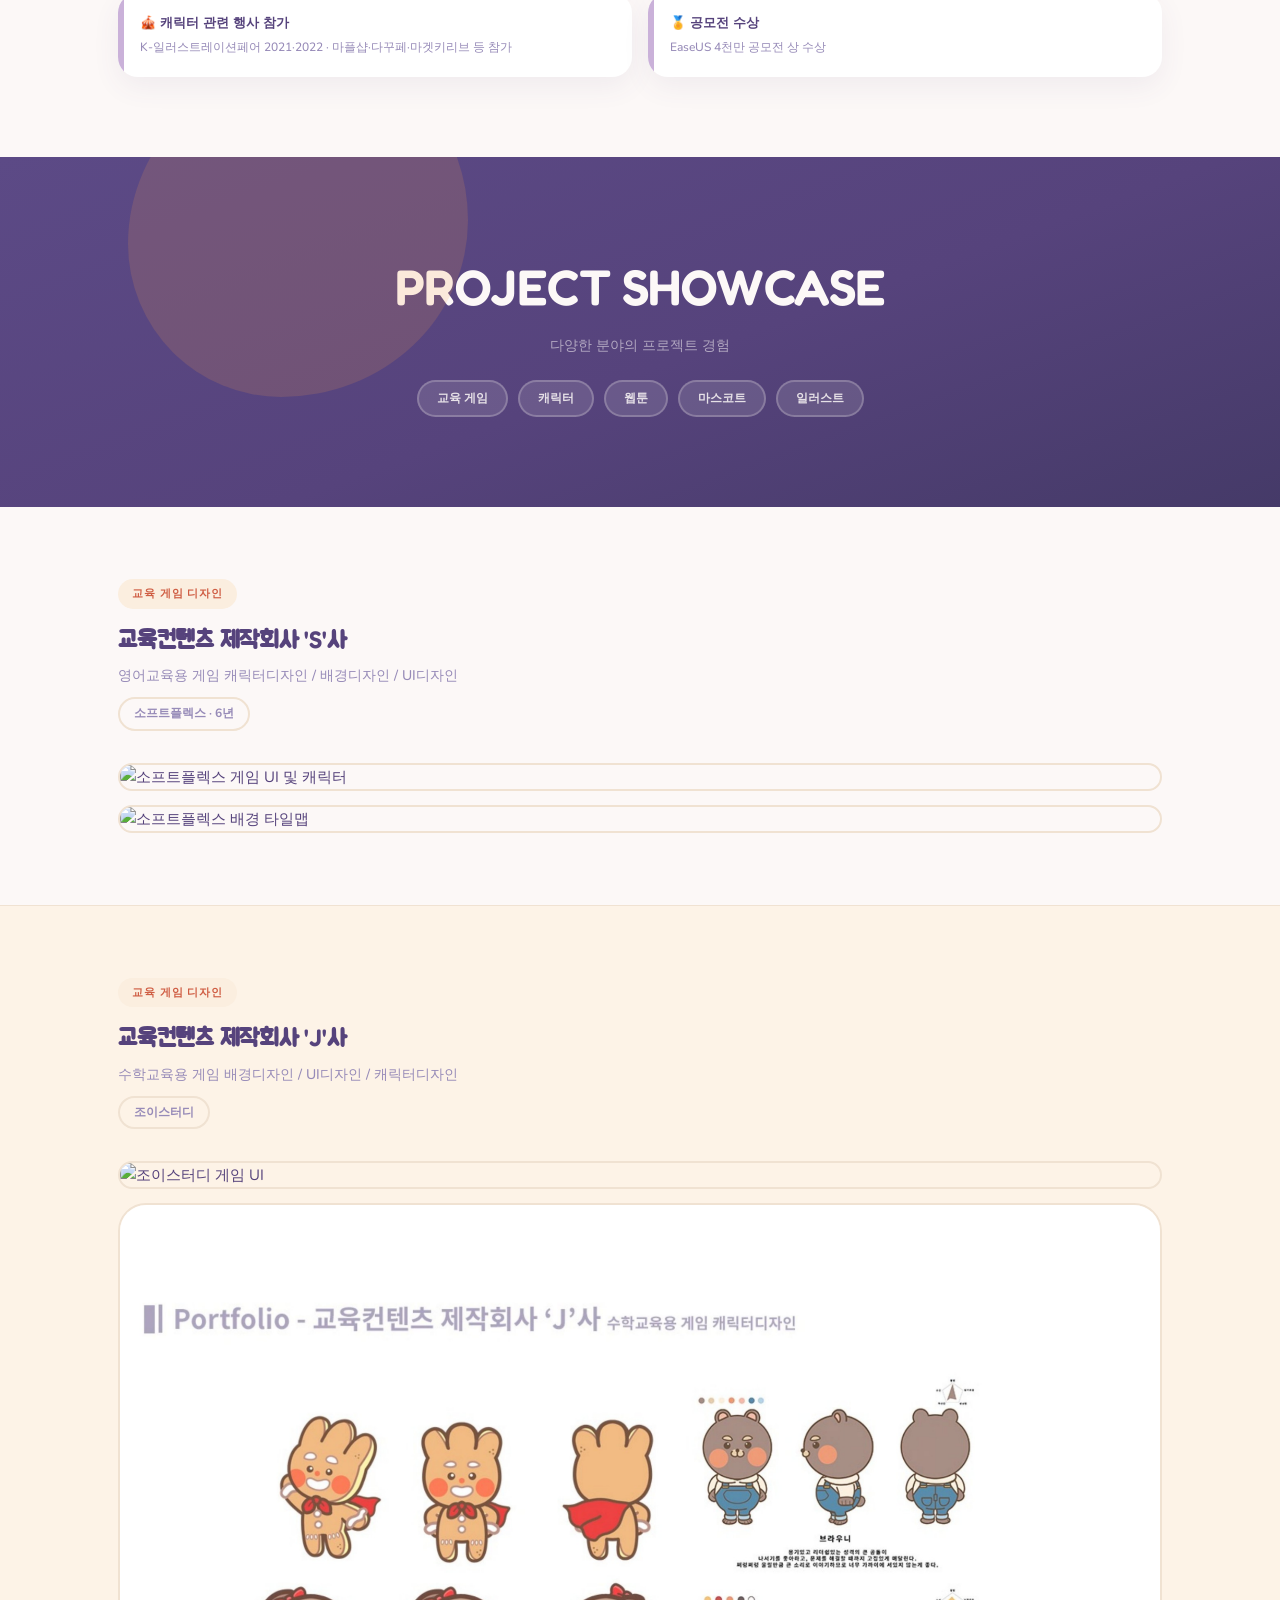
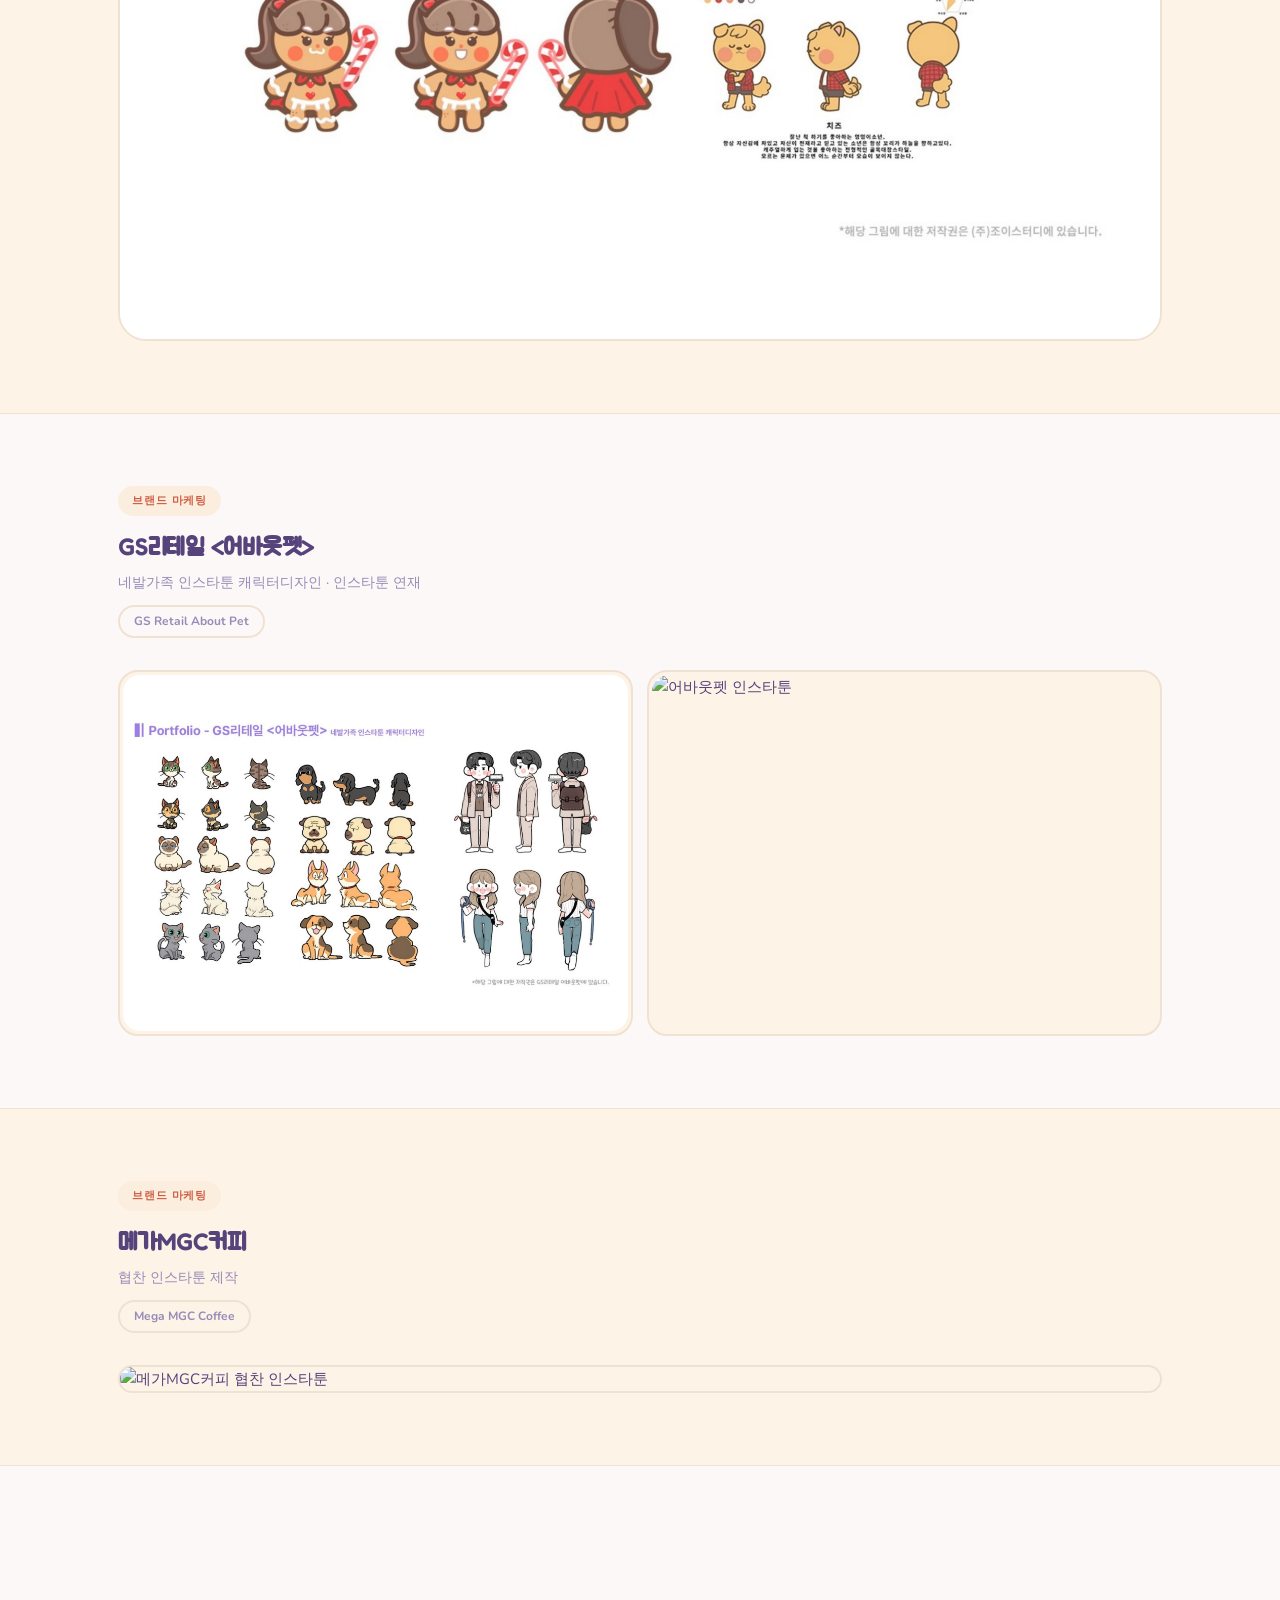
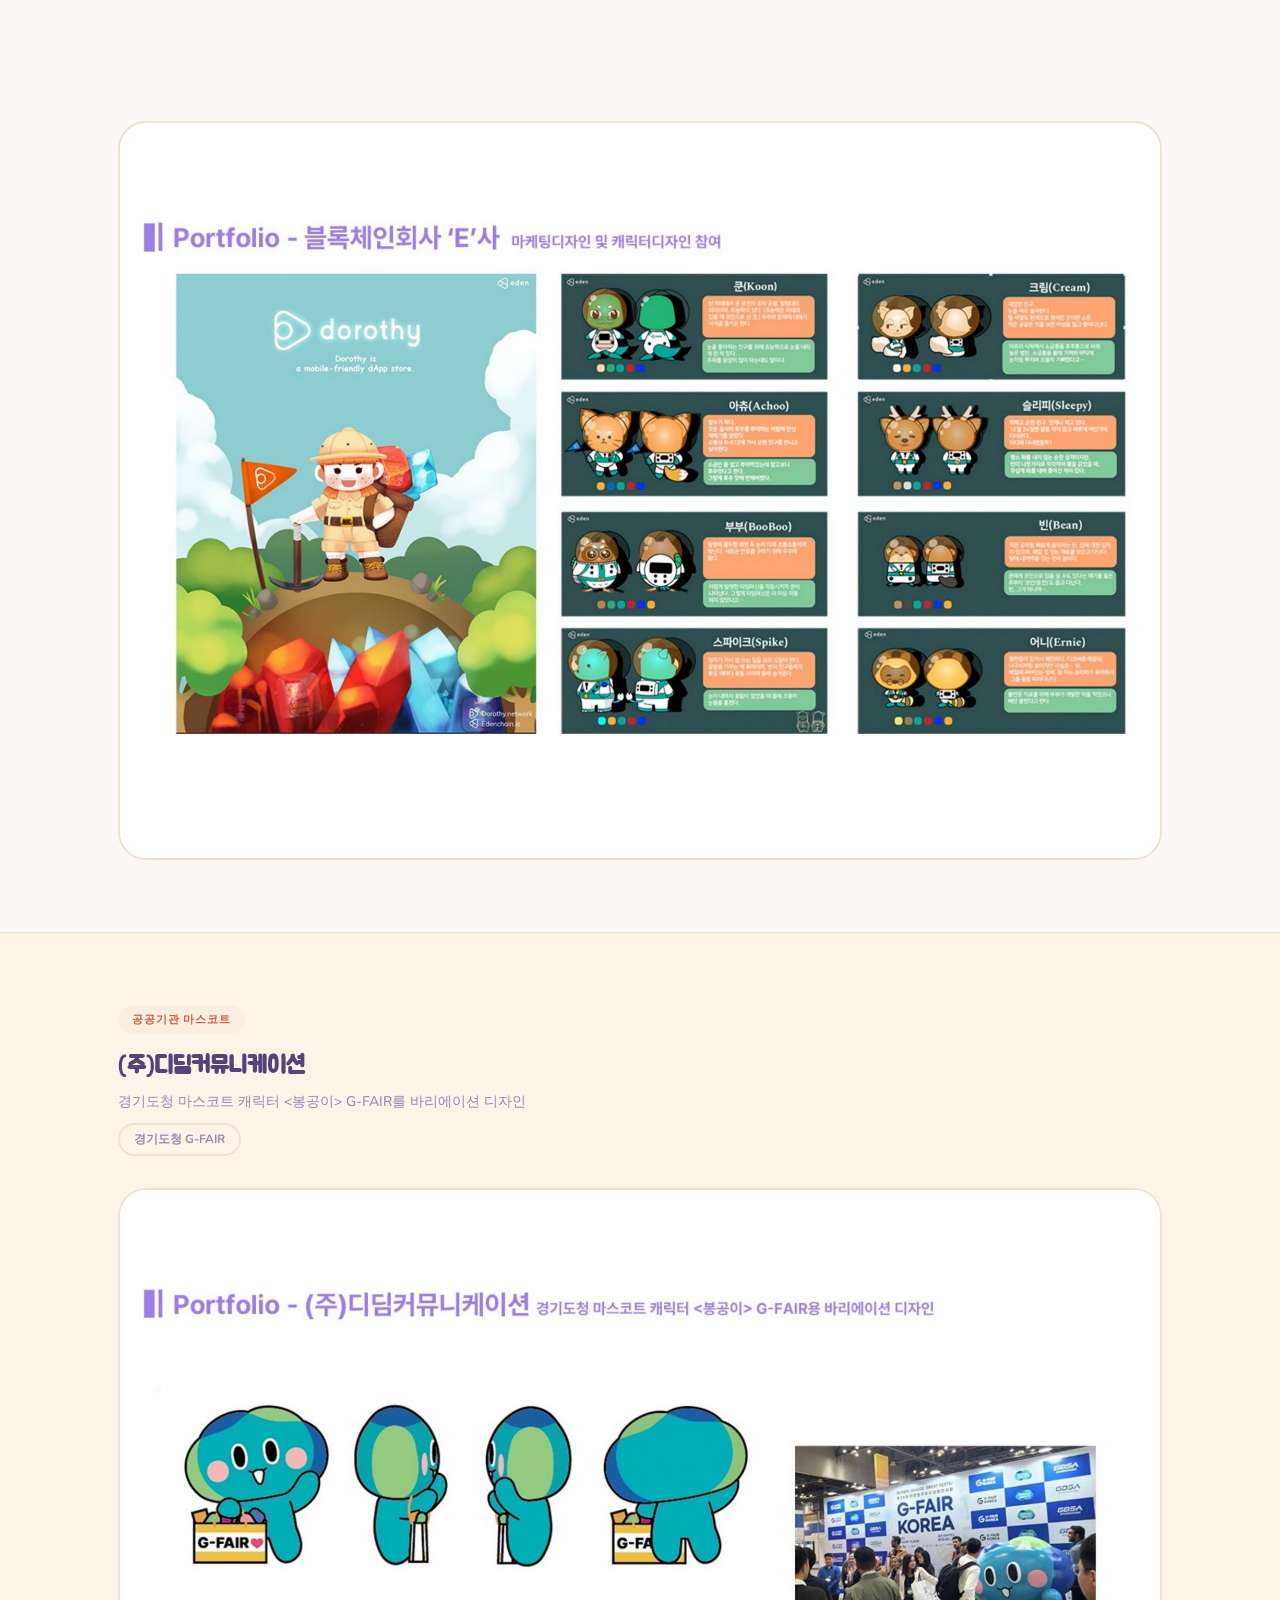
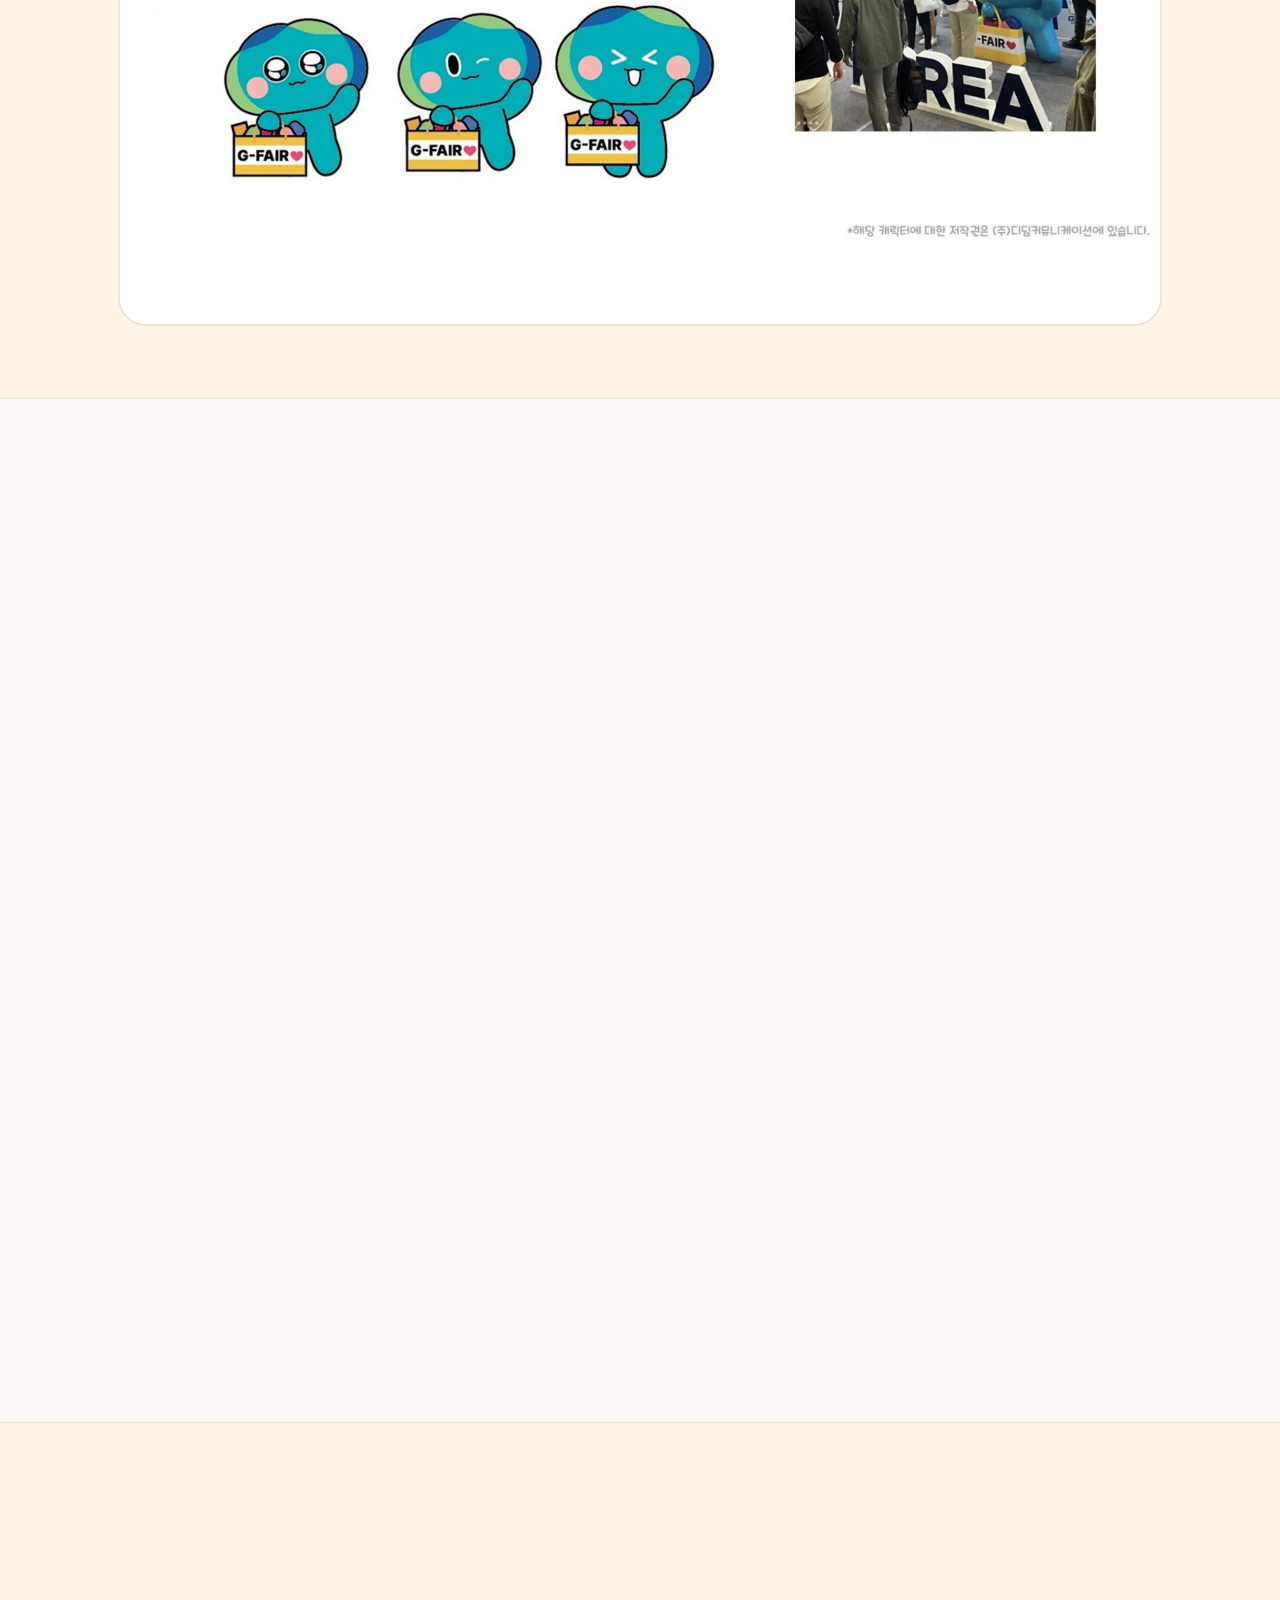
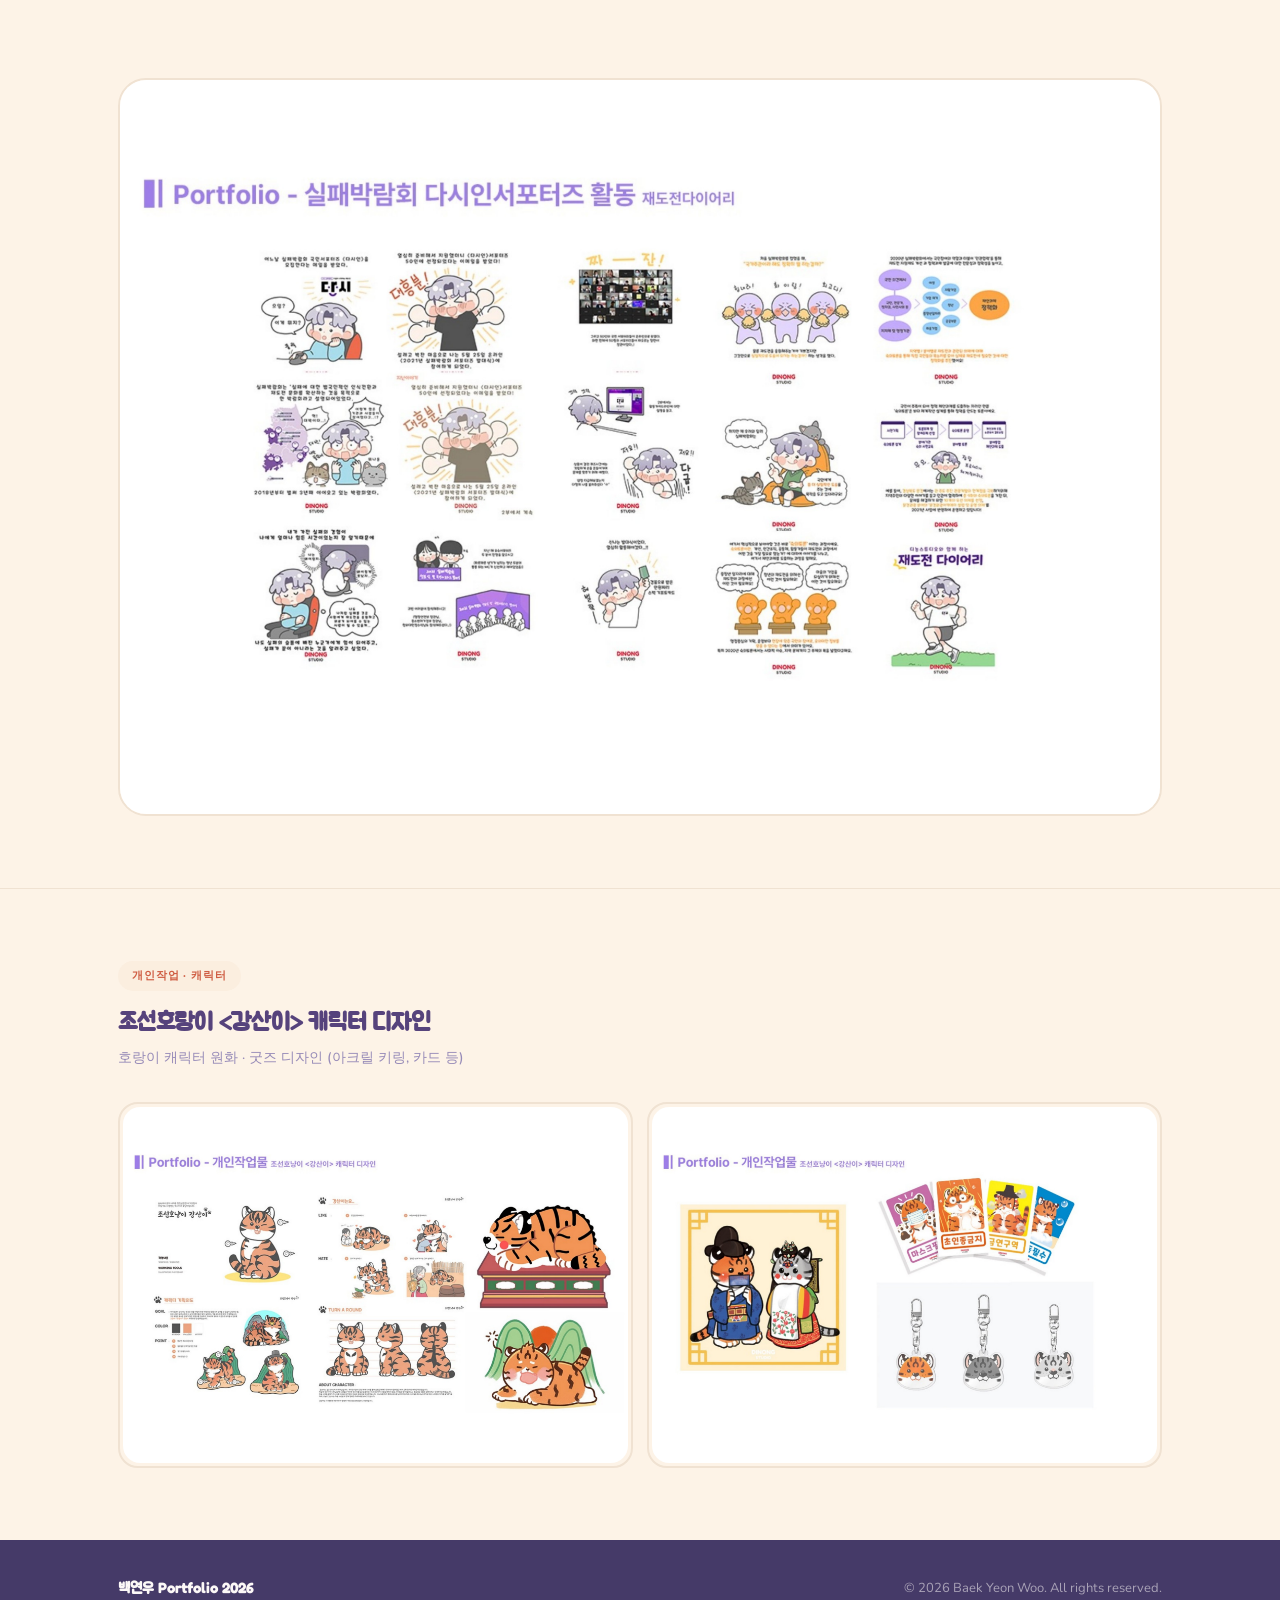
==== commit 11f5b3c9: "Dribbble 'Mental Health Mobile App' 레퍼런스 기반 리디자인 - 웜 크림(#FCF8F7) 배경 + 딥퍼플(#56437C) 텍스트 + 오렌지(#EC5622" ====
--- a/portfolio-works.html
+++ b/portfolio-works.html
@@ -4,203 +4,247 @@
   <meta charset="UTF-8" />
   <meta name="viewport" content="width=device-width, initial-scale=1.0" />
   <title>백연우 — Portfolio 2026</title>
+  <link rel="preconnect" href="https://fonts.googleapis.com" />
+  <link rel="preconnect" href="https://fonts.gstatic.com" crossorigin />
+  <link href="https://fonts.googleapis.com/css2?family=Fredoka:wght@500;600;700&family=Jua&family=Nunito:wght@400;500;600;700;800&display=swap" rel="stylesheet" />
   <link rel="stylesheet" href="style.css" />
-  <style>
+    <style>
     /* ── NAV extras (portfolio-works specific) ── */
     .nav-inner { gap: 16px; }
     .nav-back {
       display: flex; align-items: center; gap: 6px;
-      font-size: 13px; font-weight: 600; color: var(--lavender-dark);
-      background: var(--lavender); border-radius: 8px; padding: 6px 12px;
+      font-size: 13px; font-weight: 800; color: var(--terracotta);
+      background: var(--peach-bg); border-radius: var(--radius-full); padding: 8px 16px;
       transition: background .15s;
     }
-    .nav-back:hover { background: var(--lavender-mid); }
+    .nav-back:hover { background: var(--peach); }
     .nav-sep { color: var(--border); font-size: 18px; }
-    .nav-title { font-size: 14px; color: var(--fg-muted); font-weight: 500; }
+    .nav-title { font-size: 14px; color: var(--muted); font-weight: 600; }
     /* Override btn font-size for this page */
-    .btn { font-size: 13px; padding: 8px 18px; }
+    .btn { font-size: 13px; padding: 10px 22px; }
     .nav-right { margin-left: auto; display: flex; }
 
     /* ── COVER ── */
     .cover {
-      background: linear-gradient(135deg, var(--lavender-deep) 0%, #7c6fcd 50%, var(--lavender-mid) 100%);
-      padding: 80px 0 70px; position: relative; overflow: hidden;
+      background: linear-gradient(165deg, var(--tangerine) 0%, var(--primary) 55%, var(--terracotta) 100%);
+      padding: 90px 0 80px; position: relative; overflow: hidden;
     }
     .cover::before {
-      content: ''; position: absolute; top: -100px; right: -80px;
-      width: 500px; height: 500px;
-      background: radial-gradient(circle, rgba(255,255,255,0.12) 0%, transparent 70%);
+      content: ''; position: absolute; top: -120px; right: -60px;
+      width: 480px; height: 480px; border-radius: 58% 42% 55% 45% / 55% 48% 52% 45%;
+      background: rgba(255,255,255,0.14);
+    }
+    .cover::after {
+      content: ''; position: absolute; bottom: -140px; left: -60px;
+      width: 380px; height: 380px; border-radius: 45% 55% 42% 58% / 52% 45% 55% 48%;
+      background: rgba(255,255,255,0.10);
     }
     .cover-inner {
       display: grid; grid-template-columns: 1fr 1fr; gap: 60px; align-items: center;
+      position: relative; z-index: 1;
     }
     .cover-label {
-      font-size: 11px; font-weight: 700; letter-spacing: .12em;
-      text-transform: uppercase; color: var(--lavender-mid); margin-bottom: 16px;
+      font-size: 11px; font-weight: 800; letter-spacing: .12em;
+      text-transform: uppercase; color: rgba(255,255,255,0.85); margin-bottom: 16px;
+      background: rgba(255,255,255,0.18); border-radius: var(--radius-full);
+      padding: 7px 16px; display: inline-block;
     }
     .cover h1 {
-      font-size: 56px; font-weight: 900; letter-spacing: -2px;
-      line-height: 1.0; color: var(--white); margin-bottom: 8px;
-    }
-    .cover-year { font-size: 24px; color: rgba(255,255,255,0.6); font-weight: 300; margin-bottom: 24px; }
-    .cover-role { font-size: 18px; font-weight: 600; color: rgba(255,255,255,0.9); margin-bottom: 6px; }
-    .cover-sub { font-size: 14px; color: rgba(255,255,255,0.6); }
-    .cover-stats { display: flex; gap: 20px; margin-top: 32px; }
+      font-family: var(--font-display);
+      font-size: 58px; font-weight: 600; letter-spacing: -0.01em;
+      line-height: 1.05; color: #fff; margin-bottom: 8px;
+    }
+    .cover-year { font-size: 24px; color: rgba(255,255,255,0.65); font-weight: 500; margin-bottom: 24px; }
+    .cover-role { font-size: 18px; font-weight: 700; color: rgba(255,255,255,0.95); margin-bottom: 6px; }
+    .cover-sub { font-size: 14px; color: rgba(255,255,255,0.65); font-weight: 500; }
+    .cover-stats { display: flex; gap: 16px; margin-top: 32px; flex-wrap: wrap; }
     .cover-stat {
-      background: rgba(255,255,255,0.12); border: 1px solid rgba(255,255,255,0.2);
-      border-radius: var(--radius); padding: 16px 24px; text-align: center;
-    }
-    .cover-stat-val { font-size: 28px; font-weight: 800; color: var(--white); letter-spacing: -1px; }
-    .cover-stat-label { font-size: 11px; color: rgba(255,255,255,0.6); margin-top: 2px; }
+      background: rgba(255,255,255,0.16); border: none;
+      border-radius: 20px; padding: 18px 26px; text-align: center;
+    }
+    .cover-stat-val { font-family: var(--font-display); font-size: 30px; font-weight: 600; color: #fff; letter-spacing: -0.01em; }
+    .cover-stat-label { font-size: 11px; color: rgba(255,255,255,0.7); margin-top: 2px; font-weight: 700; }
     .cover-info {
-      background: rgba(255,255,255,0.1); border: 1px solid rgba(255,255,255,0.2);
-      border-radius: var(--radius-lg); padding: 32px;
-    }
-    .cover-info-name { font-size: 32px; font-weight: 800; color: var(--white); margin-bottom: 4px; }
-    .cover-info-en { font-size: 14px; color: rgba(255,255,255,0.5); margin-bottom: 24px; }
+      background: rgba(255,255,255,0.14); border: 2px solid rgba(255,255,255,0.25);
+      border-radius: var(--radius-lg); padding: 34px;
+    }
+    .cover-info-name { font-family: var(--font-display); font-size: 34px; font-weight: 600; color: #fff; margin-bottom: 4px; }
+    .cover-info-en { font-size: 14px; color: rgba(255,255,255,0.55); margin-bottom: 24px; font-weight: 600; }
     .cover-info-row {
       display: flex; align-items: center; gap: 10px;
-      font-size: 13px; color: rgba(255,255,255,0.8);
-      padding: 8px 0; border-bottom: 1px solid rgba(255,255,255,0.1);
+      font-size: 13px; color: rgba(255,255,255,0.85); font-weight: 600;
+      padding: 8px 0; border-bottom: 1px solid rgba(255,255,255,0.15);
     }
     .cover-info-row:last-child { border-bottom: none; }
-    .cover-chips { display: flex; flex-wrap: wrap; gap: 6px; margin-top: 20px; }
+    .cover-chips { display: flex; flex-wrap: wrap; gap: 8px; margin-top: 20px; }
     .cover-chip {
-      background: rgba(255,255,255,0.15); border: 1px solid rgba(255,255,255,0.25);
-      border-radius: 9999px; padding: 3px 12px;
-      font-size: 11px; font-weight: 600; color: rgba(255,255,255,0.9);
+      background: rgba(255,255,255,0.18); border: none;
+      border-radius: var(--radius-full); padding: 6px 14px;
+      font-size: 11px; font-weight: 800; color: #fff;
     }
 
     /* ── SECTION overrides for portfolio-works ── */
-    .section { padding: 72px 0; }
-    .sec-h2 { font-size: 32px; letter-spacing: -0.8px; }
+    .section { padding: 80px 0; }
+    .sec-h2 { font-size: 34px; }
     .sec-lead { font-size: 15px; }
     .sec-header { margin-bottom: 44px; }
 
     /* ── ABOUT ── */
     .about-grid { display: grid; grid-template-columns: 1fr 1fr; gap: 40px; }
     .about-quote {
-      font-size: 19px; font-weight: 700; line-height: 1.55; letter-spacing: -0.3px;
-      border-left: 4px solid var(--lavender-dark); padding-left: 18px; margin-bottom: 20px;
-    }
-    .about-text { font-size: 14px; color: var(--fg-muted); line-height: 1.85; }
+      font-family: var(--font-display);
+      font-size: 20px; font-weight: 500; line-height: 1.55; letter-spacing: -0.01em;
+      background: var(--card); border-radius: 22px; padding: 24px 26px; margin-bottom: 20px;
+      box-shadow: 0 10px 30px rgba(86,67,124,.08); color: var(--ink);
+    }
+    .about-text { font-size: 14px; color: var(--muted); line-height: 1.85; font-weight: 500; }
     .ability-list { display: flex; flex-direction: column; gap: 12px; }
     .ability-item {
-      background: var(--white); border: 1px solid var(--border);
-      border-left: 4px solid var(--lavender-mid); border-radius: var(--radius);
-      padding: 14px 18px; transition: border-left-color .2s;
-    }
-    .ability-item:hover { border-left-color: var(--lavender-deep); }
-    .ability-title { font-size: 13px; font-weight: 700; margin-bottom: 2px; }
-    .ability-desc { font-size: 12px; color: var(--fg-muted); }
+      background: var(--card); border: none;
+      border-radius: 20px; padding: 18px 22px;
+      box-shadow: 0 8px 24px rgba(86,67,124,.07);
+      position: relative; overflow: hidden; transition: transform .2s;
+    }
+    .ability-item::before {
+      content: ''; position: absolute; left: 0; top: 0; bottom: 0;
+      width: 6px; background: var(--tangerine); border-radius: 6px;
+    }
+    .ability-item:nth-child(2)::before { background: var(--lilac); }
+    .ability-item:nth-child(3)::before { background: var(--primary); }
+    .ability-item:hover { transform: translateY(-3px); }
+    .ability-title { font-size: 13px; font-weight: 800; margin-bottom: 2px; }
+    .ability-desc { font-size: 12px; color: var(--muted); font-weight: 500; }
     .skill-section { margin-top: 28px; }
     .skill-group-title {
-      font-size: 11px; font-weight: 700; color: var(--lavender-dark);
+      font-size: 11px; font-weight: 800; color: var(--terracotta);
       text-transform: uppercase; letter-spacing: .06em; margin-bottom: 10px;
     }
-    .chip-row { display: flex; flex-wrap: wrap; gap: 7px; margin-bottom: 16px; }
+    .chip-row { display: flex; flex-wrap: wrap; gap: 8px; margin-bottom: 16px; }
     .chip {
-      background: var(--lavender); border: 1.5px solid var(--lavender-mid);
-      border-radius: 9999px; padding: 4px 12px;
-      font-size: 12px; font-weight: 600; color: var(--lavender-deep);
+      background: var(--peach-bg); border: none;
+      border-radius: var(--radius-full); padding: 6px 14px;
+      font-size: 12px; font-weight: 800; color: var(--terracotta);
     }
 
     /* ── CAREER ── */
     .tl { position: relative; }
     .tl::before {
       content: ''; position: absolute; left: 110px; top: 0; bottom: 0;
-      width: 2px; background: var(--lavender-mid);
-    }
-    .tl-item { display: grid; grid-template-columns: 94px 1fr; gap: 32px; padding-bottom: 32px; }
+      width: 3px; background: var(--peach); border-radius: 3px;
+    }
+    .tl-item { display: grid; grid-template-columns: 94px 1fr; gap: 32px; padding-bottom: 28px; }
     .tl-item:last-child { padding-bottom: 0; }
-    .tl-date { text-align: right; font-size: 11px; color: var(--fg-muted); padding-top: 3px; }
-    .tl-date strong { display: block; font-size: 10px; color: var(--lavender-dark); font-weight: 700; margin-bottom: 2px; }
-    .tl-body { position: relative; }
+    .tl-date { text-align: right; font-size: 11px; color: var(--muted); padding-top: 4px; font-weight: 600; }
+    .tl-date strong {
+      display: inline-block; font-size: 10px; color: var(--ink); font-weight: 800;
+      background: var(--lilac-bg); border-radius: var(--radius-full); padding: 3px 10px; margin-bottom: 4px;
+    }
+    .tl-body {
+      position: relative; background: var(--card); border-radius: 20px;
+      padding: 20px 24px; box-shadow: 0 10px 28px rgba(86,67,124,.07);
+    }
     .tl-body::before {
-      content: ''; position: absolute; left: -22px; top: 5px;
-      width: 10px; height: 10px; border-radius: 50%;
-      background: var(--lavender-deep); border: 2px solid var(--white);
-      box-shadow: 0 0 0 2px var(--lavender-mid);
-    }
-    .tl-company { font-size: 15px; font-weight: 700; margin-bottom: 3px; }
+      content: ''; position: absolute; left: -22px; top: 24px;
+      width: 13px; height: 13px; border-radius: 50%;
+      background: var(--primary); border: 3px solid var(--cream);
+      box-shadow: 0 0 0 3px var(--peach);
+    }
+    .tl-company { font-size: 15px; font-weight: 600; margin-bottom: 3px; font-family: var(--font-display); }
     .tl-role {
-      display: inline-block; font-size: 11px; font-weight: 700; color: var(--lavender-dark);
-      background: var(--lavender); border-radius: 4px; padding: 2px 8px; margin-bottom: 8px;
-    }
-    .tl-desc { font-size: 13px; color: var(--fg-muted); line-height: 1.7; }
+      display: inline-block; font-size: 11px; font-weight: 800; color: #fff;
+      background: var(--tangerine); border-radius: var(--radius-full); padding: 3px 11px; margin-bottom: 8px;
+    }
+    .tl-desc { font-size: 13px; color: var(--muted); line-height: 1.7; font-weight: 500; }
     .tl-tags { display: flex; flex-wrap: wrap; gap: 6px; margin-top: 8px; }
-    .tl-tag { font-size: 11px; color: var(--fg-muted); border: 1px solid var(--border); border-radius: 4px; padding: 2px 8px; }
+    .tl-tag { font-size: 11px; font-weight: 700; color: var(--terracotta); background: var(--peach-bg); border-radius: var(--radius-full); padding: 3px 10px; }
 
     /* ── AWARDS ── */
     .awards-grid { display: grid; grid-template-columns: repeat(3, 1fr); gap: 16px; margin-bottom: 40px; }
     .award-card {
-      background: var(--white); border: 1px solid var(--border);
-      border-radius: var(--radius); padding: 20px;
-      transition: box-shadow .2s, border-color .2s;
-    }
-    .award-card:hover { box-shadow: 0 6px 24px rgba(91,79,190,0.1); border-color: var(--lavender-mid); }
-    .award-icon { font-size: 24px; margin-bottom: 12px; }
-    .award-year { font-size: 11px; font-weight: 700; color: var(--lavender-dark); margin-bottom: 4px; }
-    .award-title { font-size: 14px; font-weight: 700; margin-bottom: 3px; }
-    .award-org { font-size: 12px; color: var(--fg-muted); }
+      background: var(--card); border: none;
+      border-radius: 20px; padding: 22px;
+      box-shadow: 0 10px 28px rgba(86,67,124,.07);
+      transition: transform .2s, box-shadow .2s;
+    }
+    .award-card:hover { transform: translateY(-4px); box-shadow: 0 16px 40px rgba(86,67,124,.12); }
+    .award-icon {
+      width: 48px; height: 48px; border-radius: 50%;
+      background: var(--peach-bg); color: var(--terracotta);
+      display: flex; align-items: center; justify-content: center;
+      font-size: 24px; margin-bottom: 12px;
+    }
+    .award-year { font-size: 11px; font-weight: 800; color: var(--tangerine); margin-bottom: 4px; }
+    .award-title { font-size: 14px; font-weight: 600; margin-bottom: 3px; font-family: var(--font-display); }
+    .award-org { font-size: 12px; color: var(--muted); font-weight: 600; }
 
     .activity-grid { display: grid; grid-template-columns: 1fr 1fr; gap: 16px; }
     .activity-card {
-      background: var(--white); border: 1px solid var(--border);
-      border-radius: var(--radius); padding: 18px 20px;
-      border-left: 3px solid var(--lavender-mid);
-    }
-    .activity-title { font-size: 13px; font-weight: 700; margin-bottom: 4px; }
-    .activity-desc { font-size: 12px; color: var(--fg-muted); line-height: 1.6; }
+      background: var(--card); border: none;
+      border-radius: 20px; padding: 20px 22px;
+      box-shadow: 0 10px 28px rgba(86,67,124,.07);
+      position: relative; overflow: hidden;
+    }
+    .activity-card::before {
+      content: ''; position: absolute; left: 0; top: 0; bottom: 0;
+      width: 6px; background: var(--lilac); border-radius: 6px;
+    }
+    .activity-title { font-size: 13px; font-weight: 800; margin-bottom: 4px; }
+    .activity-desc { font-size: 12px; color: var(--muted); line-height: 1.6; font-weight: 500; }
 
     /* ── PROJECT DIVIDER ── */
     .project-divider {
-      background: linear-gradient(135deg, #1a1040 0%, #2d1b6b 50%, #1a1040 100%);
-      padding: 80px 0; text-align: center;
+      background: linear-gradient(160deg, #5c4a86 0%, var(--ink) 55%, var(--ink-deep) 100%);
+      padding: 90px 0; text-align: center; position: relative; overflow: hidden;
+    }
+    .project-divider::before {
+      content: ''; position: absolute; top: -100px; left: 10%;
+      width: 340px; height: 340px; border-radius: 58% 42% 55% 45% / 55% 48% 52% 45%;
+      background: rgba(242,156,77,0.16);
     }
     .project-divider h2 {
-      font-size: 48px; font-weight: 900; color: var(--white);
-      letter-spacing: -1px; margin-bottom: 8px;
-    }
-    .project-divider p { font-size: 14px; color: rgba(255,255,255,0.5); }
-    .divider-tags { display: flex; justify-content: center; gap: 10px; margin-top: 20px; flex-wrap: wrap; }
+      font-family: var(--font-display);
+      font-size: 50px; font-weight: 600; color: var(--cream);
+      letter-spacing: -0.01em; margin-bottom: 8px;
+    }
+    .project-divider p { font-size: 14px; color: rgba(252,248,247,0.55); font-weight: 500; }
+    .divider-tags { display: flex; justify-content: center; gap: 10px; margin-top: 22px; flex-wrap: wrap; }
     .divider-tag {
-      background: rgba(255,255,255,0.1); border: 1px solid rgba(255,255,255,0.2);
-      border-radius: 9999px; padding: 5px 16px;
-      font-size: 12px; color: rgba(255,255,255,0.8); font-weight: 600;
+      background: rgba(252,248,247,0.12); border: 2px solid rgba(252,248,247,0.22);
+      border-radius: var(--radius-full); padding: 7px 18px;
+      font-size: 12px; color: rgba(252,248,247,0.85); font-weight: 800;
     }
 
     /* ── PROJECT SECTION ── */
-    .proj-section { padding: 64px 0; border-bottom: 1px solid var(--border); }
+    .proj-section { padding: 72px 0; border-bottom: 1px solid var(--border); }
     .proj-section:last-child { border-bottom: none; }
     .proj-header { margin-bottom: 32px; }
     .proj-category {
       display: inline-flex; align-items: center; gap: 6px;
-      font-size: 11px; font-weight: 700; letter-spacing: .08em;
-      text-transform: uppercase; color: var(--lavender-dark);
-      background: var(--lavender); border-radius: 6px; padding: 4px 10px;
+      font-size: 11px; font-weight: 800; letter-spacing: .08em;
+      text-transform: uppercase; color: var(--terracotta);
+      background: var(--peach-bg); border-radius: var(--radius-full); padding: 6px 14px;
       margin-bottom: 12px;
     }
-    .proj-title { font-size: 22px; font-weight: 800; letter-spacing: -0.5px; margin-bottom: 6px; }
-    .proj-subtitle { font-size: 14px; color: var(--fg-muted); }
+    .proj-title { font-family: var(--font-display); font-size: 24px; font-weight: 600; letter-spacing: -0.01em; margin-bottom: 6px; }
+    .proj-subtitle { font-size: 14px; color: var(--muted); font-weight: 500; }
     .proj-client {
       display: inline-flex; align-items: center; gap: 5px;
-      font-size: 12px; font-weight: 600; color: var(--fg-muted);
-      border: 1px solid var(--border); border-radius: 6px; padding: 3px 10px;
-      margin-top: 8px;
+      font-size: 12px; font-weight: 700; color: var(--muted);
+      border: 2px solid var(--border); border-radius: var(--radius-full); padding: 5px 14px;
+      margin-top: 10px;
     }
 
     /* Image layouts */
-    .img-full { width: 100%; border-radius: var(--radius-lg); overflow: hidden; border: 1px solid var(--border); }
+    .img-full { width: 100%; border-radius: var(--radius-lg); overflow: hidden; border: 2px solid var(--border); }
     .img-full img { width: 100%; height: auto; display: block; }
     .img-grid-2 { display: grid; grid-template-columns: 1fr 1fr; gap: 14px; }
     .img-grid-3 { display: grid; grid-template-columns: 1fr 1fr 1fr; gap: 14px; }
     .img-card {
-      border-radius: var(--radius); overflow: hidden;
-      border: 1px solid var(--border);
-      background: var(--lavender-bg);
-    }
-    .img-card img { width: 100%; height: 100%; object-fit: contain; display: block; padding: 3px; border-radius: var(--radius); }
+      border-radius: 20px; overflow: hidden;
+      border: 2px solid var(--border);
+      background: var(--peach-deep);
+    }
+    .img-card img { width: 100%; height: 100%; object-fit: contain; display: block; padding: 3px; border-radius: 20px; }
     .img-card.cover-fit img { object-fit: cover; padding: 0; }
 
     @media (max-width: 860px) {
@@ -212,6 +256,7 @@
       .img-grid-3 { grid-template-columns: 1fr 1fr; }
     }
   </style>
+
 </head>
 <body>
 
--- a/style.css
+++ b/style.css
@@ -1,37 +1,59 @@
 /* ══════════════════════════════════════════════
    style.css — Shared styles for portfolio pages
    (index.html · portfolio-works.html)
+   Design language: warm / playful / soft
+   ref: "Mental Health Mobile App" (Dribbble)
    ══════════════════════════════════════════════ */
 
 /* ── Color Tokens ── */
 :root {
-  --lavender: #E6E6FA;
-  --lavender-mid: #C4B5F4;
-  --lavender-dark: #7C6FCD;
-  --lavender-deep: #5B4FBE;
-  --lavender-bg: #F5F4FF;
-  --fg: #1a1a2e;
-  --fg-muted: #6b6b80;
-  --border: #e8e8f0;
-  --card-bg: #ffffff;
-  --white: #ffffff;
-  --radius: 12px;
-  --radius-lg: 20px;
+  --cream: #FCF8F7;
+  --ink: #56437C;
+  --ink-deep: #453a68;
+  --muted: #978BB8;
+  --faint: #BDB3D4;
+  --primary: #EC5622;
+  --primary-deep: #D14E1F;
+  --tangerine: #F29C4D;
+  --peach: #E8C5A5;
+  --peach-bg: #FBEEDF;
+  --peach-deep: #FDF3E7;
+  --lilac: #CAB1D9;
+  --lilac-bg: #F3EAF8;
+  --terracotta: #CF5D43;
+  --card: #FFFFFF;
+  --border: #F0E2D2;
+  --radius: 16px;
+  --radius-lg: 28px;
+  --radius-full: 999px;
+  --font-display: 'Fredoka', 'Jua', 'Apple SD Gothic Neo', 'Noto Sans KR', sans-serif;
+  --font-body: 'Nunito', 'Apple SD Gothic Neo', 'Noto Sans KR', sans-serif;
+  /* legacy aliases (used by older component styles) */
+  --lavender: var(--peach-bg);
+  --lavender-mid: var(--peach);
+  --lavender-dark: var(--terracotta);
+  --lavender-deep: var(--primary);
+  --lavender-bg: var(--peach-deep);
+  --fg: var(--ink);
+  --fg-muted: var(--muted);
+  --card-bg: var(--card);
+  --white: #FFFFFF;
 }
 
 /* ── CSS Reset ── */
 *, *::before, *::after { box-sizing: border-box; margin: 0; padding: 0; }
 html { scroll-behavior: smooth; }
 body {
-  font-family: -apple-system, BlinkMacSystemFont, 'Segoe UI', 'Apple SD Gothic Neo', 'Noto Sans KR', sans-serif;
-  background: var(--white);
-  color: var(--fg);
+  font-family: var(--font-body);
+  background: var(--cream);
+  color: var(--ink);
   font-size: 15px;
   line-height: 1.6;
   -webkit-font-smoothing: antialiased;
 }
 a { text-decoration: none; color: inherit; }
 img { display: block; max-width: 100%; }
+h1, h2, h3 { font-family: var(--font-display); }
 
 /* ── Layout ── */
 .container { max-width: 1100px; margin: 0 auto; padding: 0 28px; }
@@ -49,7 +71,7 @@
 ════════════════════════ */
 .nav {
   position: sticky; top: 0; z-index: 100;
-  background: rgba(255,255,255,0.88);
+  background: rgba(252,248,247,0.88);
   backdrop-filter: blur(12px);
   border-bottom: 1px solid var(--border);
   height: 64px;
@@ -58,114 +80,117 @@
   height: 100%; display: flex; align-items: center;
 }
 .nav-logo {
-  font-size: 17px; font-weight: 800;
-  letter-spacing: -0.5px; margin-right: 36px; flex-shrink: 0;
-  color: var(--lavender-deep);
-}
-.nav-links { display: flex; align-items: center; gap: 2px; flex: 1; }
+  font-family: var(--font-display);
+  font-size: 19px; font-weight: 600;
+  letter-spacing: -0.01em; margin-right: 36px; flex-shrink: 0;
+  color: var(--ink);
+}
+.nav-logo em { font-style: normal; color: var(--primary); }
+.nav-links { display: flex; align-items: center; gap: 4px; flex: 1; }
 .nav-link {
-  padding: 6px 14px; border-radius: 8px;
-  font-size: 14px; font-weight: 500; color: var(--fg-muted);
+  padding: 7px 15px; border-radius: var(--radius-full);
+  font-size: 14px; font-weight: 700; color: var(--muted);
   transition: all .15s; white-space: nowrap;
 }
 .nav-link:hover, .nav-link.active {
-  color: var(--lavender-deep);
-  background: var(--lavender);
+  color: var(--ink);
+  background: var(--peach-bg);
 }
 .nav-right { margin-left: auto; display: flex; gap: 8px; }
 
 /* ── Buttons ── */
 .btn {
-  display: inline-flex; align-items: center; gap: 6px;
-  border-radius: var(--radius); font-size: 14px; font-weight: 600;
-  padding: 9px 20px; cursor: pointer; border: none; transition: all .18s;
-  white-space: nowrap;
+  display: inline-flex; align-items: center; gap: 8px;
+  border-radius: var(--radius-full); font-size: 14px; font-weight: 800;
+  padding: 12px 26px; cursor: pointer; border: none; transition: all .18s;
+  white-space: nowrap; font-family: var(--font-body);
 }
 .btn-primary {
-  background: var(--lavender-deep); color: var(--white);
-}
-.btn-primary:hover { background: #4a3fad; }
+  background: var(--primary); color: var(--white);
+  box-shadow: 0 6px 18px rgba(236,86,34,.28);
+}
+.btn-primary:hover { background: var(--primary-deep); transform: translateY(-2px); }
 .btn-outline {
-  background: transparent; color: var(--lavender-deep);
-  border: 1.5px solid var(--lavender-dark);
-}
-.btn-outline:hover { background: var(--lavender); }
+  background: transparent; color: var(--ink);
+  border: 2px solid var(--peach);
+}
+.btn-outline:hover { background: var(--peach-bg); border-color: var(--tangerine); }
 .btn-ghost {
-  background: transparent; color: var(--fg-muted); border: 1px solid var(--border);
-}
-.btn-ghost:hover { background: var(--lavender-bg); color: var(--lavender-deep); }
+  background: transparent; color: var(--muted); border: 2px solid var(--border);
+}
+.btn-ghost:hover { background: var(--peach-bg); color: var(--ink); }
 .btn-pdf-cta {
-  background: var(--lavender-deep); color: #fff;
-  padding: 12px 24px; font-size: 15px; gap: 8px;
-  box-shadow: 0 4px 16px rgba(90,75,200,.30);
+  background: var(--primary); color: #fff;
+  padding: 13px 26px; font-size: 15px; gap: 8px;
+  box-shadow: 0 8px 22px rgba(236,86,34,.32);
   border: none;
 }
 .btn-pdf-cta:hover {
-  background: #4a3fad;
-  box-shadow: 0 6px 20px rgba(90,75,200,.45);
+  background: var(--primary-deep);
+  box-shadow: 0 10px 28px rgba(236,86,34,.45);
   transform: translateY(-2px);
 }
 
 /* ════════════════════════
    SECTION COMMON
 ════════════════════════ */
-.section { padding: 80px 0; }
-.section-alt { background: var(--lavender-bg); }
+.section { padding: 96px 0; position: relative; }
+.section-alt { background: var(--peach-deep); }
 .section-dark {
-  background: var(--lavender-deep); color: var(--white);
+  background: linear-gradient(160deg, #5c4a86 0%, var(--ink) 60%, var(--ink-deep) 100%);
+  color: var(--cream);
 }
 .sec-label {
   display: inline-flex; align-items: center; gap: 8px;
-  font-size: 11px; font-weight: 700; letter-spacing: .1em;
-  text-transform: uppercase; color: var(--lavender-dark);
-  margin-bottom: 10px;
-}
-.section-dark .sec-label { color: var(--lavender-mid); }
-.sec-label::before {
-  content: ''; width: 18px; height: 2px;
-  background: var(--lavender-dark); border-radius: 1px;
-}
-.section-dark .sec-label::before { background: var(--lavender-mid); }
+  font-size: 12px; font-weight: 800; letter-spacing: .08em;
+  text-transform: uppercase; color: var(--terracotta);
+  background: var(--peach-bg);
+  border-radius: var(--radius-full);
+  padding: 7px 16px;
+  margin-bottom: 16px;
+}
+.section-dark .sec-label { color: var(--tangerine); background: rgba(255,255,255,.12); }
 .sec-h2 {
-  font-size: 36px; font-weight: 800; letter-spacing: -1px;
-  line-height: 1.15; margin-bottom: 8px;
-}
+  font-size: 38px; font-weight: 600; letter-spacing: -0.01em;
+  line-height: 1.15; margin-bottom: 10px; color: var(--ink);
+}
+.section-dark .sec-h2 { color: var(--cream); }
 .sec-lead {
-  font-size: 16px; color: var(--fg-muted); line-height: 1.65;
-}
-.section-dark .sec-lead { color: rgba(255,255,255,0.7); }
-.sec-header { margin-bottom: 48px; }
+  font-size: 16px; color: var(--muted); line-height: 1.7; font-weight: 500;
+}
+.section-dark .sec-lead { color: rgba(252,248,247,0.72); }
+.sec-header { margin-bottom: 52px; }
 .sec-header-row {
   display: flex; align-items: flex-end; justify-content: space-between;
-  flex-wrap: wrap; gap: 16px; margin-bottom: 48px;
+  flex-wrap: wrap; gap: 16px; margin-bottom: 52px;
 }
 
 /* ════════════════════════
    FOOTER
 ════════════════════════ */
 .footer {
-  background: var(--fg); color: rgba(255,255,255,0.5);
-  padding: 32px 0; font-size: 13px;
+  background: var(--ink-deep); color: rgba(252,248,247,0.55);
+  padding: 36px 0; font-size: 13px;
 }
 .footer-inner {
   display: flex; align-items: center; justify-content: space-between;
 }
-.footer-logo { color: var(--white); font-weight: 700; font-size: 15px; }
+.footer-logo { color: var(--cream); font-weight: 700; font-size: 15px; font-family: var(--font-display); }
 
 /* ═════════════════════════════════
    SHORTS
 ═════════════════════════ */
 .shorts-shelf {
   display: flex;
-  gap: 16px;
+  gap: 18px;
   overflow-x: auto;
-  padding: 8px 4px 20px;
+  padding: 8px 4px 22px;
   scroll-snap-type: x mandatory;
   -webkit-overflow-scrolling: touch;
 }
 .shorts-shelf::-webkit-scrollbar { height: 8px; }
-.shorts-shelf::-webkit-scrollbar-track { background: var(--lavender-bg); border-radius: 8px; }
-.shorts-shelf::-webkit-scrollbar-thumb { background: var(--lavender-mid); border-radius: 8px; }
+.shorts-shelf::-webkit-scrollbar-track { background: var(--peach-bg); border-radius: 8px; }
+.shorts-shelf::-webkit-scrollbar-thumb { background: var(--tangerine); border-radius: 8px; }
 .short-card {
   flex: 0 0 172px;
   scroll-snap-align: start;
@@ -181,11 +206,13 @@
   position: relative;
   display: block;
   aspect-ratio: 9 / 16;
-  border-radius: var(--radius-lg);
+  border-radius: 22px;
   overflow: hidden;
-  background: #141432;
-  box-shadow: 0 10px 26px rgba(91,79,190,.20);
-}
+  background: var(--ink-deep);
+  box-shadow: 0 12px 28px rgba(86,67,124,.18);
+  transition: transform .25s ease;
+}
+.short-card:hover .short-thumb { transform: translateY(-4px) rotate(-1deg); }
 .short-thumb img {
   width: 100%;
   height: 100%;
@@ -200,16 +227,16 @@
   display: flex;
   align-items: center;
   justify-content: center;
-  background: linear-gradient(to top, rgba(18,14,55,.5), transparent 55%);
+  background: linear-gradient(to top, rgba(69,58,104,.45), transparent 55%);
 }
 .short-play svg {
-  width: 48px;
-  height: 48px;
-  padding: 12px;
+  width: 52px;
+  height: 52px;
+  padding: 14px;
   border-radius: 50%;
-  background: rgba(255,255,255,.92);
-  color: var(--lavender-deep);
-  box-shadow: 0 6px 18px rgba(0,0,0,.3);
+  background: var(--primary);
+  color: #fff;
+  box-shadow: 0 8px 20px rgba(236,86,34,.45);
   transition: transform .25s ease;
 }
 .short-card:hover .short-play svg { transform: scale(1.12); }
@@ -217,7 +244,8 @@
   display: block;
   margin-top: 10px;
   font-size: 13.5px;
-  font-weight: 600;
+  font-weight: 700;
+  color: var(--ink);
   line-height: 1.45;
   display: -webkit-box;
   -webkit-line-clamp: 2;
@@ -238,7 +266,7 @@
 .short-modal-backdrop {
   position: absolute;
   inset: 0;
-  background: rgba(18,14,50,.75);
+  background: rgba(69,58,104,.78);
   backdrop-filter: blur(4px);
 }
 .short-modal-box {
@@ -248,7 +276,7 @@
 }
 .short-modal-video {
   aspect-ratio: 9 / 16;
-  border-radius: var(--radius-lg);
+  border-radius: 24px;
   overflow: hidden;
   background: #000;
   box-shadow: 0 24px 80px rgba(0,0,0,.55);
@@ -262,26 +290,29 @@
   position: absolute;
   top: -46px;
   right: 0;
-  width: 36px;
-  height: 36px;
+  width: 38px;
+  height: 38px;
   border: none;
   border-radius: 50%;
-  background: rgba(255,255,255,.14);
+  background: var(--primary);
   color: #fff;
   font-size: 16px;
   cursor: pointer;
   line-height: 1;
 }
-.short-modal-close:hover { background: rgba(255,255,255,.28); }
+.short-modal-close:hover { background: var(--primary-deep); }
 .short-modal-link {
   display: block;
   text-align: center;
   margin-top: 14px;
   color: #fff;
   font-size: 13.5px;
+  font-weight: 700;
   opacity: .85;
 }
 .short-modal-link:hover { opacity: 1; text-decoration: underline; }
 @media (max-width: 640px) {
   .short-card { flex-basis: 148px; }
-}
+  .sec-h2 { font-size: 30px; }
+  .section { padding: 72px 0; }
+}
